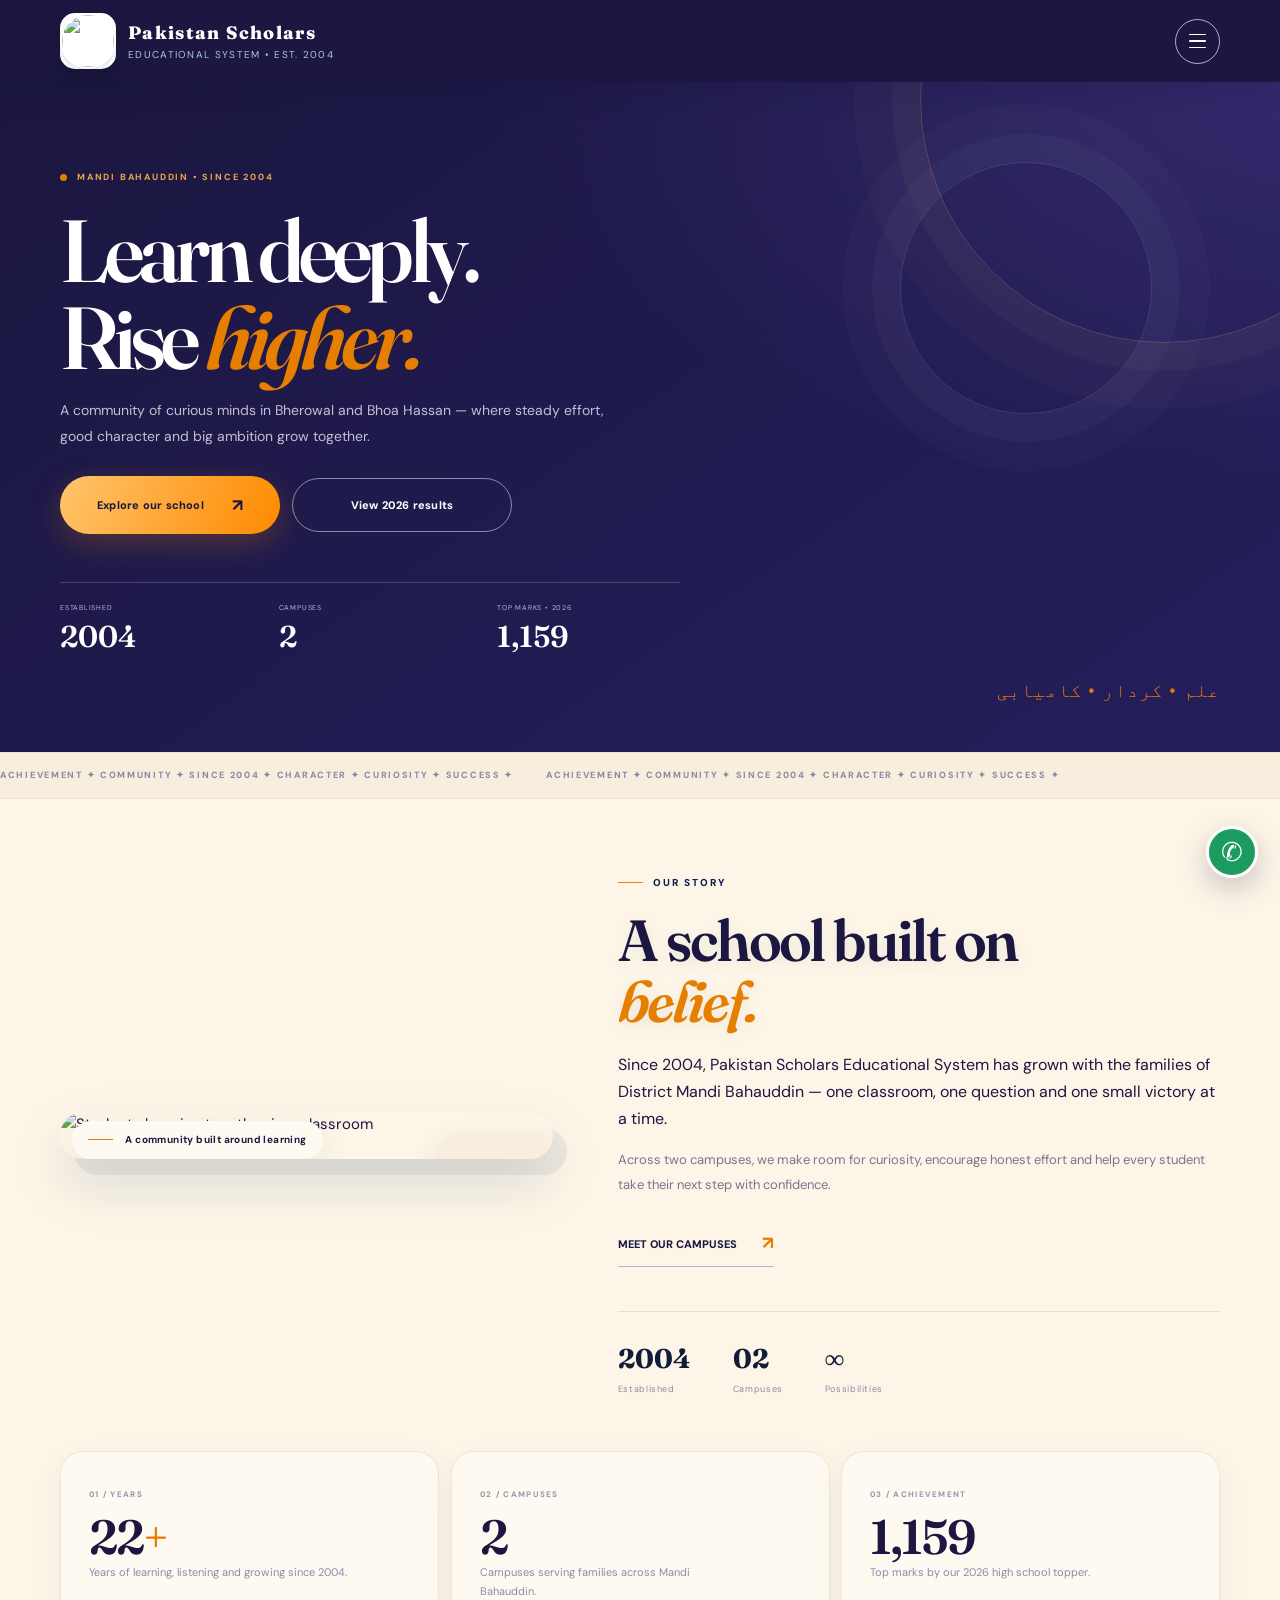
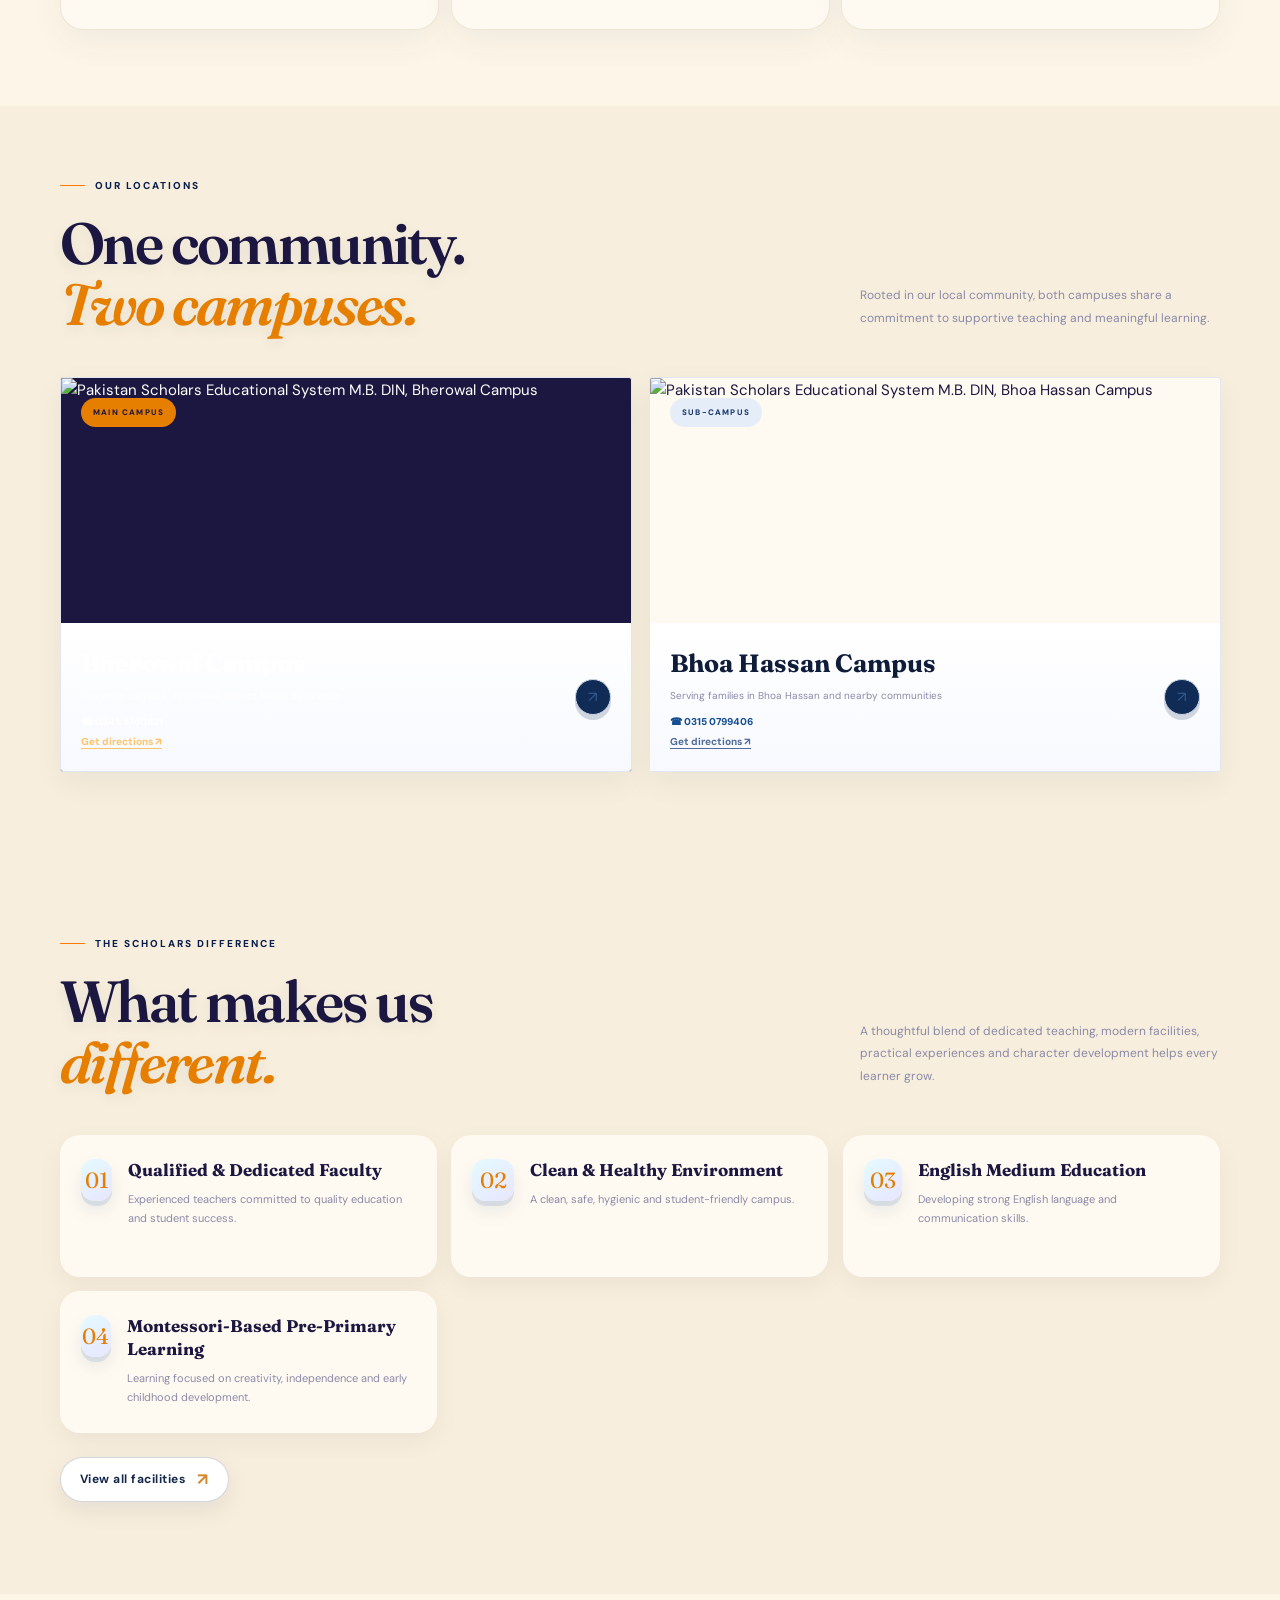
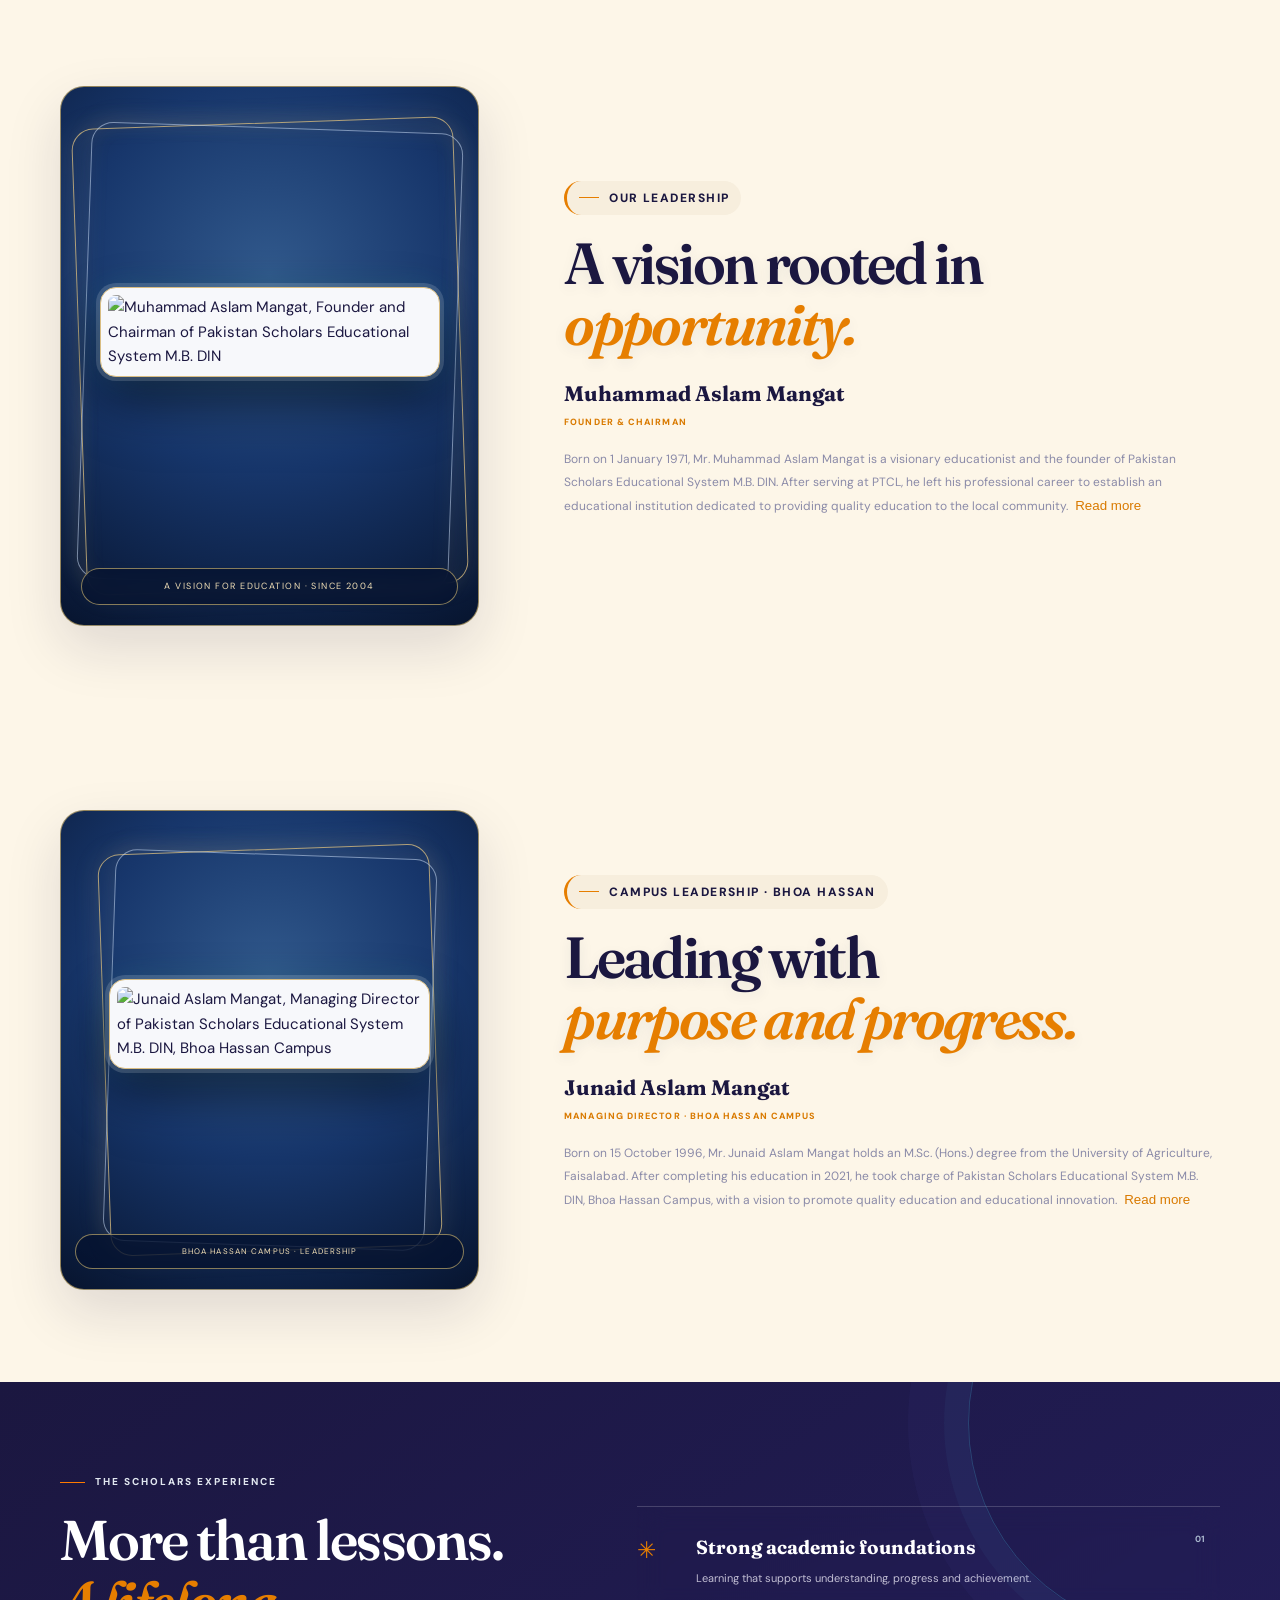
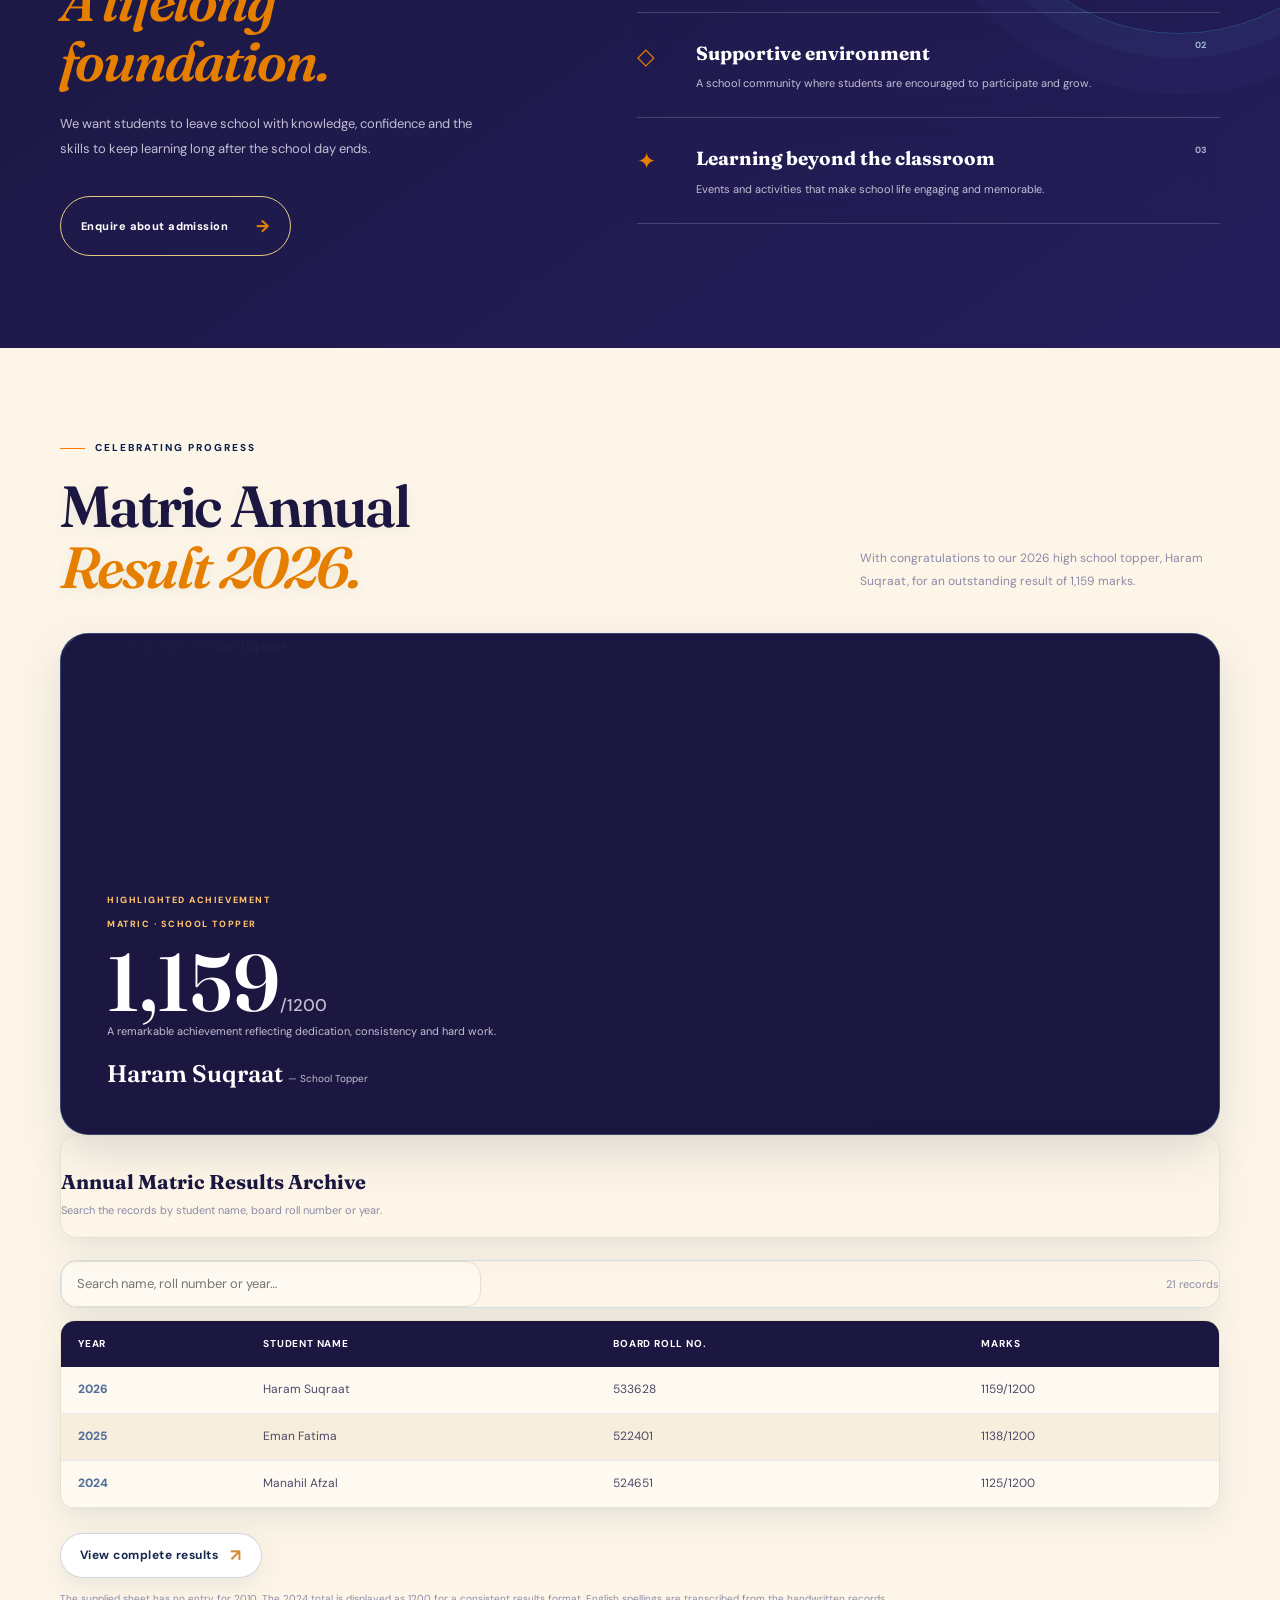
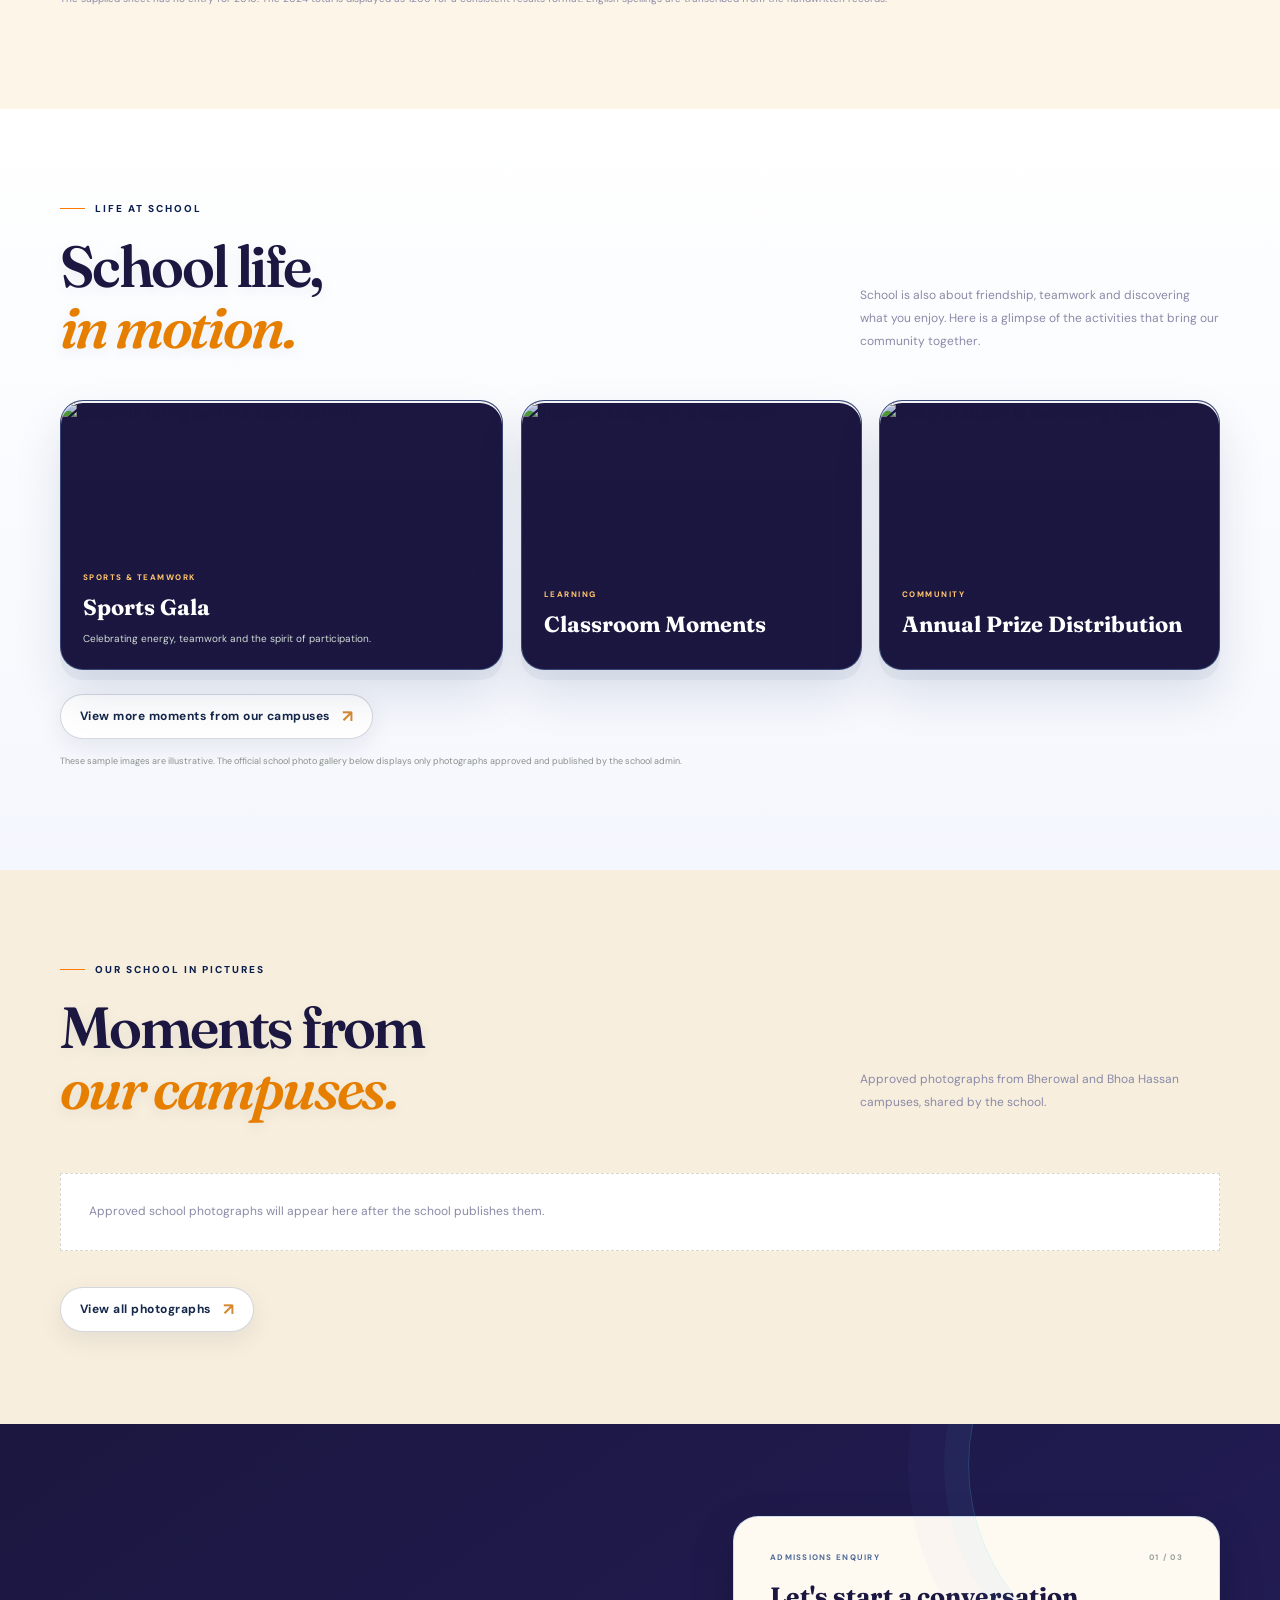
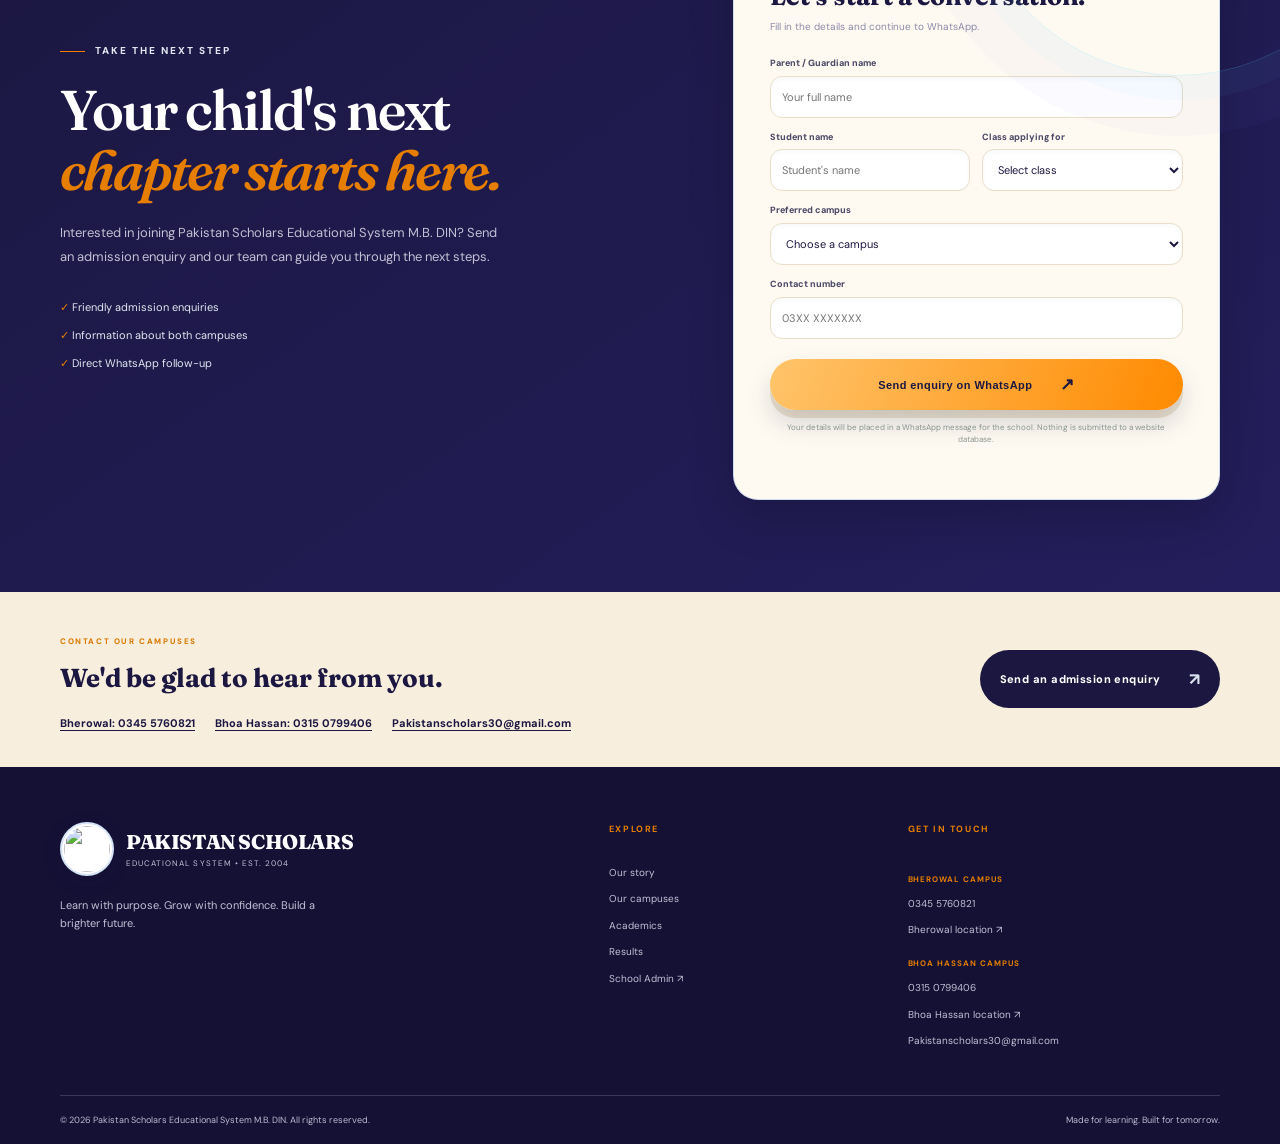
==== index.html @ 6eb0cb6c "Add hero carousel controls" ====
<!doctype html>
<html lang="en">
<head>
  <meta charset="UTF-8">
  <meta name="viewport" content="width=device-width, initial-scale=1.0">
  <meta name="theme-color" content="#1B1740">
  <meta name="description" content="Pakistan Scholars Educational System — established 2004. Discover our Bherowal and Bhoa Hassan campuses, student achievements, admissions and school life.">
  <title>Pakistan Scholars Educational System | EST. 2004</title>
  <link rel="preconnect" href="https://fonts.googleapis.com">
  <link rel="preconnect" href="https://fonts.gstatic.com" crossorigin>
  <link href="https://fonts.googleapis.com/css2?family=DM+Sans:wght@400;500;600;700;800&family=Fraunces:ital,opsz,wght@0,9..144,600;0,9..144,700;1,9..144,600;1,9..144,700&display=swap" rel="stylesheet">
    <link rel="preload" as="image" href="https://vuptztqeqblngbpflqzt.supabase.co/storage/v1/object/public/school-gallery-public/branding/school-logo-ea2a63b9-62f7-4544-84de-a5b44c14521a.jpg">
  <link rel="icon" type="image/jpeg" href="https://vuptztqeqblngbpflqzt.supabase.co/storage/v1/object/public/school-gallery-public/branding/school-logo-ea2a63b9-62f7-4544-84de-a5b44c14521a.jpg">
  <link rel="stylesheet" href="styles.css">
</head>
<body>
  <div class="loading-screen" id="loadingScreen" aria-label="Loading Pakistan Scholars">
    <div class="loading-screen-inner">
      <span class="brand-mark loader-logo" aria-hidden="true"><img src="https://vuptztqeqblngbpflqzt.supabase.co/storage/v1/object/public/school-gallery-public/branding/school-logo-ea2a63b9-62f7-4544-84de-a5b44c14521a.jpg" alt="" width="176" height="176" fetchpriority="high" decoding="async"></span>
      <p>Pakistan Scholars</p>
      <span class="loading-line"><i></i></span>
    </div>
  </div>
  <div class="announcement-bar" id="announcementBar" hidden aria-label="Latest school announcement">
    <div class="container announcement-inner">
      <span class="announcement-label"><i aria-hidden="true"></i> LATEST UPDATE</span>
      <span class="announcement-type" id="announcementType">NOTICE</span>
      <div class="announcement-copy">
        <strong id="announcementTitle"></strong>
        <span id="announcementMessage"></span>
      </div>
      <a class="announcement-link" id="announcementLink" hidden target="_blank" rel="noopener noreferrer">More information ↗</a>
      <time class="announcement-date" id="announcementDate"></time>
    </div>
  </div>
  <header class="site-header">
    <div class="container nav-wrap">
      <a class="brand" href="#home" aria-label="Pakistan Scholars Educational System home">
        <span class="brand-mark" aria-hidden="true"><img src="https://vuptztqeqblngbpflqzt.supabase.co/storage/v1/object/public/school-gallery-public/branding/school-logo-ea2a63b9-62f7-4544-84de-a5b44c14521a.jpg" alt="" width="96" height="96"></span>
        <span class="brand-copy"><strong>Pakistan Scholars</strong><small>EDUCATIONAL SYSTEM • EST. 2004</small></span>
      </a>
      <button class="menu-toggle" id="menuToggle" type="button" aria-label="Open navigation" aria-expanded="false"><span></span><span></span><span></span></button>
      <nav class="main-nav" id="mainNav" aria-label="School navigation">
        <div class="menu-heading">
          <div><span class="menu-kicker">PAKISTAN SCHOLARS</span><strong>Explore our school</strong></div>
          <button class="menu-close" id="menuClose" type="button" aria-label="Close menu">×</button>
        </div>
        <a href="#home"><span>01</span> Home</a>
        <a href="#about"><span>02</span> Our School</a>
        <a href="#campuses"><span>03</span> Our Campuses</a>
        <a href="#key-features"><span>04</span> Why Choose Us</a>
        <a href="#leadership"><span>05</span> Leadership</a>
        <a href="#academics"><span>06</span> Academics</a>
        <a href="#results"><span>07</span> Results & Topper</a>
        <a href="#life"><span>08</span> School Life</a>
        <a href="#school-gallery"><span>09</span> Photo Gallery</a>
        <a href="#admissions"><span>10</span> Admissions</a>
        <a href="#contact"><span>11</span> Contact</a>
        <a class="nav-cta" href="#admissions">Apply for Admission <span>↗</span></a>
        <div class="menu-contact"><a href="tel:+923001560822">0300 1560822</a><small>Bherowal • Bhoa Hassan • District Mandi Bahauddin</small></div>
      </nav>
    </div>
  </header>
  <button class="menu-backdrop" id="menuBackdrop" type="button" aria-label="Close navigation"></button>

  <main>
        <section class="hero premium-hero" id="home">
      <div class="container premium-hero-content">
        <div class="eyebrow hero-eyebrow"><span></span> MANDI BAHAUDDIN • SINCE 2004</div>
        <h1>Learn deeply.<br>Rise <em>higher.</em></h1>
        <p class="hero-lead">A community of curious minds in Bherowal and Bhoa Hassan — where steady effort, good character and big ambition grow together.</p>
        <div class="hero-actions">
          <a class="btn btn-gold" href="#about">Explore our school <span>↗</span></a>
          <a class="btn btn-hero-outline" href="#results">View 2026 results</a>
        </div>
        <div class="premium-stats">
          <div><small>ESTABLISHED</small><strong>2004</strong></div>
          <div><small>CAMPUSES</small><strong>2</strong></div>
          <div><small>TOP MARKS • 2026</small><strong>1,159</strong></div>
        </div>
        <div class="hero-urdu" lang="ur" dir="rtl">علم • کردار • کامیابی</div>
      </div>
    </section>
    <section class="hero-campus-showcase" aria-label="Featured school campus" hidden>
      <div class="container">
        <div class="showcase-frame">
          <img src="" alt="Pakistan Scholars campus photograph" data-media-slot="hero-campus" fetchpriority="high"><button class="hero-slide-hit hero-slide-prev" type="button" aria-label="Previous hero photo">‹</button><button class="hero-slide-hit hero-slide-next" type="button" aria-label="Next hero photo">›</button><div class="hero-slide-dots" id="heroSlideDots" aria-label="Choose hero photo"></div>
          <div class="showcase-badge showcase-badge-left"><small>ESTABLISHED</small><strong>2004</strong></div>
          <div class="showcase-badge showcase-badge-right"><small>HIGH SCHOOL TOPPER</small><strong>1,159 <span>MARKS</span></strong></div>
        </div>
        <div class="showcase-caption"><span>BHOA HASSAN CAMPUS</span><small>01 / 05</small></div>
      </div>
    </section>
    <div class="school-ticker" aria-label="Achievement, community and learning">
      <div class="ticker-track"><span>ACHIEVEMENT ✦ COMMUNITY ✦ SINCE 2004 ✦ CHARACTER ✦ CURIOSITY ✦ SUCCESS ✦ </span><span aria-hidden="true">ACHIEVEMENT ✦ COMMUNITY ✦ SINCE 2004 ✦ CHARACTER ✦ CURIOSITY ✦ SUCCESS ✦ </span></div>
    </div>


    <section class="intro-section section-pad" id="about">
      <div class="container intro-grid">
        <div class="intro-visual">
          <img class="intro-main-img" data-media-slot="intro-classroom" loading="lazy" decoding="async" src="https://images.unsplash.com/photo-1509062522246-3755977927d7?auto=format&fit=crop&w=1000&q=85" alt="Students learning together in a classroom">
          <div class="image-stamp"><strong>2004</strong><span>OUR JOURNEY<br>BEGAN</span></div>
          <div class="intro-caption"><span class="caption-line"></span> A community built around learning</div>
        </div>
        <div class="intro-copy">
          <div class="eyebrow"><span></span> OUR STORY</div>
          <h2>A school built on<br><em>belief.</em></h2>
          <p class="lead">Since 2004, Pakistan Scholars Educational System has grown with the families of District Mandi Bahauddin — one classroom, one question and one small victory at a time.</p>
          <p>Across two campuses, we make room for curiosity, encourage honest effort and help every student take their next step with confidence.</p>
          <a class="under-link" href="#campuses">MEET OUR CAMPUSES <span>↗</span></a>
          <div class="mini-stats"><div><strong>2004</strong><span>Established</span></div><div><strong>02</strong><span>Campuses</span></div><div><strong>∞</strong><span>Possibilities</span></div></div>
        </div>
      </div>
    </section>
    <section class="school-stats-section" aria-label="School at a glance">
      <div class="container school-stats-grid">
        <article class="school-stat-card"><span>01 / YEARS</span><strong>22<span>+</span></strong><p>Years of learning, listening and growing since 2004.</p></article>
        <article class="school-stat-card"><span>02 / CAMPUSES</span><strong>2</strong><p>Campuses serving families across Mandi Bahauddin.</p></article>
        <article class="school-stat-card"><span>03 / ACHIEVEMENT</span><strong>1,159</strong><p>Top marks by our 2026 high school topper.</p></article>
      </div>
    </section><section class="campus-section section-pad" id="campuses">
      <div class="container">
        <div class="section-heading"><div><div class="eyebrow"><span></span> OUR LOCATIONS</div><h2>One community.<br><em>Two campuses.</em></h2></div><p>Rooted in our local community, both campuses share a commitment to supportive teaching and meaningful learning.</p></div>
        <div class="campus-grid">
          <article class="campus-card"><div class="campus-image"><img loading="lazy" decoding="async" src="https://i.postimg.cc/6QF3TLFt/motion-photo-1375676851974595516.jpg" alt="Pakistan Scholars Educational System M.B. DIN, Bherowal Campus" data-media-slot="campus-bherowal"><span class="campus-tag">MAIN CAMPUS</span></div><div class="campus-info"><div><h3>Bherowal Campus</h3><p>Our main campus · Bherowal, District Mandi Bahauddin</p><p class="campus-contact"><a href="tel:+923455760821">☎ 0345 5760821</a></p><p class="campus-links"><a href="https://maps.app.goo.gl/iuqUqgcFSwkR2Mmi6?g_st=iw" target="_blank" rel="noopener">Get directions ↗</a></p></div><a class="round-arrow" href="https://maps.app.goo.gl/iuqUqgcFSwkR2Mmi6?g_st=iw" target="_blank" rel="noopener" aria-label="Bherowal campus location">↗</a></div></article>
          <article class="campus-card"><div class="campus-image"><img loading="lazy" decoding="async" src="https://i.postimg.cc/T2F9GZtL/IMG-20261113-WA0046.jpg" alt="Pakistan Scholars Educational System M.B. DIN, Bhoa Hassan Campus" data-media-slot="campus-bhoa-hassan"><span class="campus-tag">SUB-CAMPUS</span></div><div class="campus-info"><div><h3>Bhoa Hassan Campus</h3><p>Serving families in Bhoa Hassan and nearby communities</p><p class="campus-contact"><a href="tel:+923150799406">☎ 0315 0799406</a></p><p class="campus-links"><a href="https://maps.app.goo.gl/qRBE5ttpvtcLi46M8?g_st=iw" target="_blank" rel="noopener">Get directions ↗</a></p></div><a class="round-arrow" href="https://maps.app.goo.gl/qRBE5ttpvtcLi46M8?g_st=iw" target="_blank" rel="noopener" aria-label="Bhoa Hassan campus location">↗</a></div></article>
        </div>
      </div>
    </section>

    <section class="key-features-section section-pad" id="key-features">
      <div class="container">
        <div class="section-heading"><div><div class="eyebrow"><span></span> THE SCHOLARS DIFFERENCE</div><h2>What makes us<br><em>different.</em></h2></div><p>A thoughtful blend of dedicated teaching, modern facilities, practical experiences and character development helps every learner grow.</p></div>
        <div class="key-features-grid" id="key-features-grid">
          <article class="key-feature-card"><span>01</span><div><h3>Qualified & Dedicated Faculty</h3><p>Experienced teachers committed to quality education and student success.</p></div></article>
          <article class="key-feature-card"><span>02</span><div><h3>Clean & Healthy Environment</h3><p>A clean, safe, hygienic and student-friendly campus.</p></div></article>
          <article class="key-feature-card"><span>03</span><div><h3>English Medium Education</h3><p>Developing strong English language and communication skills.</p></div></article>
          <article class="key-feature-card"><span>04</span><div><h3>Montessori-Based Pre-Primary Learning</h3><p>Learning focused on creativity, independence and early childhood development.</p></div></article>
          <article class="key-feature-card"><span>05</span><div><h3>Bagless & Bookless Learning</h3><p>Innovative learning through interactive and engaging classroom activities.</p></div></article>
          <article class="key-feature-card"><span>06</span><div><h3>Activity-Based Learning</h3><p>Activities that develop creativity, curiosity and confidence.</p></div></article>
          <article class="key-feature-card"><span>07</span><div><h3>Practical Learning Approach</h3><p>Hands-on learning that connects classroom knowledge with real-life experiences.</p></div></article>
          <article class="key-feature-card"><span>08</span><div><h3>Fully Equipped Science Lab</h3><p>Practical experiments and opportunities for scientific exploration.</p></div></article>
          <article class="key-feature-card"><span>09</span><div><h3>Special Handwriting Skills</h3><p>Focused practice for neat, clear and confident handwriting.</p></div></article>
          <article class="key-feature-card"><span>10</span><div><h3>Multimedia & Smart Classrooms</h3><p>Technology-supported, interactive teaching and learning.</p></div></article>
          <article class="key-feature-card"><span>11</span><div><h3>Comprehensive Sports Programme</h3><p>Promoting fitness, teamwork, discipline and sportsmanship.</p></div></article>
          <article class="key-feature-card"><span>12</span><div><h3>Character Building & Moral Education</h3><p>Developing positive values, good manners and responsible behaviour.</p></div></article>
          <article class="key-feature-card"><span>13</span><div><h3>Co-Curricular Activities</h3><p>Encouraging creativity, leadership and all-round development.</p></div></article>
        </div>
        <button class="content-more-btn" type="button" data-more-target="key-features-grid">View all facilities <span>↗</span></button>
      </div>
    </section>

    <section class="founder-section section-pad" id="leadership">
      <div class="container founder-grid">
        <div class="founder-visual">
          <img class="founder-photo" data-media-slot="founder" src="https://i.postimg.cc/MTC7YwQF/IMG-20261113-WA0043.jpg" alt="Muhammad Aslam Mangat, Founder and Chairman of Pakistan Scholars Educational System M.B. DIN" loading="lazy" decoding="async">
          <span class="founder-caption">A VISION FOR EDUCATION · SINCE 2004</span>
        </div>
        <div class="founder-copy">
          <div class="eyebrow"><span></span> OUR LEADERSHIP</div>
          <h2>A vision rooted in<br><em>opportunity.</em></h2>
          <p class="founder-role">Muhammad Aslam Mangat <span>Founder & Chairman</span></p>
          <p>Born on 1 January 1971, Mr. Muhammad Aslam Mangat is a visionary educationist and the founder of Pakistan Scholars Educational System M.B. DIN. After serving at PTCL, he left his professional career to establish an educational institution dedicated to providing quality education to the local community. <button class="profile-more-link" type="button" aria-expanded="false" aria-controls="founderExtra">Read more</button></p>
          <div class="profile-extra" id="founderExtra" hidden>
            <p>He has worked to promote educational opportunities for both boys and girls and support students in pursuing higher education. To date, more than 1,500 students have graduated at the Matriculation level, with many building successful careers in the public and private sectors.</p>
            <p>Under his leadership, the school introduced innovative approaches including Bagless & Bookless Learning, Activity-Based Learning and Practical Education, alongside modern educational facilities.</p>
            <p>In 2018, the institution expanded with its second campus. In 2021, his son, Junaid Aslam Mangat, took charge to continue the founder's vision of educational excellence and innovation.</p>
            <div class="founder-vision"><span>HIS VISION</span><blockquote>“To empower future generations through quality education, character building, and innovative learning.”</blockquote></div>
          </div>
        </div>
      </div>
    </section>

    <section class="managing-director-section section-pad" id="managing-director">
      <div class="container managing-director-grid">
        <div class="managing-director-portrait" aria-label="Junaid Aslam Mangat portrait">
          <img class="managing-director-photo" data-media-slot="managing-director" src="https://i.postimg.cc/B60Yq2hB/IMG-20261113-WA0045.jpg" alt="Junaid Aslam Mangat, Managing Director of Pakistan Scholars Educational System M.B. DIN, Bhoa Hassan Campus" loading="lazy" decoding="async">
          <span class="managing-director-caption">BHOA HASSAN CAMPUS · LEADERSHIP</span>
        </div>
        <div class="managing-director-copy">
          <div class="eyebrow"><span></span> CAMPUS LEADERSHIP · BHOA HASSAN</div>
          <h2>Leading with<br><em>purpose and progress.</em></h2>
          <p class="founder-role">Junaid Aslam Mangat <span>Managing Director · Bhoa Hassan Campus</span></p>
          <p>Born on 15 October 1996, Mr. Junaid Aslam Mangat holds an M.Sc. (Hons.) degree from the University of Agriculture, Faisalabad. After completing his education in 2021, he took charge of Pakistan Scholars Educational System M.B. DIN, Bhoa Hassan Campus, with a vision to promote quality education and educational innovation. <button class="profile-more-link" type="button" aria-expanded="false" aria-controls="managingDirectorExtra">Read more</button></p>
          <div class="profile-extra" id="managingDirectorExtra" hidden>
            <p>Since joining, he has been actively working to improve academic standards, strengthen management, and introduce modern teaching practices. Under his leadership, the campus continues to progress and develop.</p>
            <p>His vision is to provide students with a unique and inspiring learning environment that goes beyond traditional education, focusing on academic excellence, creativity, confidence, and character building.</p>
            <p>He is committed to bringing meaningful change to the education sector by nurturing responsible, skilled, and morally strong individuals who can contribute positively to society and the future of Pakistan.</p>
            <div class="founder-vision"><span>HIS VISION</span><blockquote>“To create an educational environment that transforms thinking, builds character, and sets new standards for future generations.”</blockquote></div>
          </div>
        </div>
      </div>
    </section>

    <section class="academics-section section-pad" id="academics">
      <div class="container academics-grid">
        <div class="academics-copy"><div class="eyebrow light"><span></span> THE SCHOLARS EXPERIENCE</div><h2>More than lessons.<br><em>A lifelong foundation.</em></h2><p>We want students to leave school with knowledge, confidence and the skills to keep learning long after the school day ends.</p><a class="btn btn-outline-light" href="#admissions">Enquire about admission <span>→</span></a></div>
        <div class="feature-list">
          <div class="feature-item"><span>✳</span><div><h3>Strong academic foundations</h3><p>Learning that supports understanding, progress and achievement.</p></div><b>01</b></div>
          <div class="feature-item"><span>◇</span><div><h3>Supportive environment</h3><p>A school community where students are encouraged to participate and grow.</p></div><b>02</b></div>
          <div class="feature-item"><span>✦</span><div><h3>Learning beyond the classroom</h3><p>Events and activities that make school life engaging and memorable.</p></div><b>03</b></div>
        </div>
      </div>
    </section>

    <section class="results-section section-pad" id="results">
      <div class="container">
        <div class="section-heading results-heading"><div><div class="eyebrow"><span></span> CELEBRATING PROGRESS</div><h2>Matric Annual<br><em>Result 2026.</em></h2></div><p>With congratulations to our 2026 high school topper, Haram Suqraat, for an outstanding result of 1,159 marks.</p></div>
        <div class="result-feature">
          <div class="result-left"><img class="result-topper-photo" data-media-slot="topper" loading="lazy" decoding="async" src="https://i.postimg.cc/FzJV3Rnt/IMG-20261115-WA0014.jpg" alt="Haram Suqraat, school topper" loading="eager" fetchpriority="high" decoding="async"><span class="result-label">HIGHLIGHTED ACHIEVEMENT</span><span class="result-year">MATRIC · SCHOOL TOPPER</span><div class="result-score">1,159<span>/1200</span></div><p>A remarkable achievement reflecting dedication, consistency and hard work.</p><div class="result-student">Haram Suqraat <span>— School Topper</span></div></div>
        </div>
        <div class="archive-row"><div><h3>Annual Matric Results Archive</h3><p>Search the records by student name, board roll number or year.</p></div></div>
        <div class="results-tools"><label class="sr-only" for="resultSearch">Search results</label><input id="resultSearch" type="search" placeholder="Search name, roll number or year…" autocomplete="off"><span id="resultCount" aria-live="polite">21 records</span></div>
        <div class="results-table-wrap"><table class="results-table" id="resultsTable"><thead><tr><th>Year</th><th>Student name</th><th>Board roll no.</th><th>Marks</th></tr></thead><tbody>
          <tr><td>2006</td><td>Saeed Ahmed</td><td>75513</td><td>887/1050</td></tr>
          <tr><td>2007</td><td>Nabeela Jameel</td><td>83125</td><td>517/850</td></tr>
          <tr><td>2008</td><td>Waqar Adil</td><td>298474</td><td>598/850</td></tr>
          <tr><td>2009</td><td>Uzma Munir</td><td>317326</td><td>933/1050</td></tr>
          <tr><td>2011</td><td>Asia Nazay</td><td>736531</td><td>939/1050</td></tr>
          <tr><td>2012</td><td>Rubina Riaz</td><td>501675</td><td>837/1050</td></tr>
          <tr><td>2013</td><td>Atifa Munir</td><td>535706</td><td>889/1050</td></tr>
          <tr><td>2014</td><td>Mehvish Jabeen</td><td>523984</td><td>1007/1100</td></tr>
          <tr><td>2015</td><td>Rimsha Areej</td><td>550105</td><td>880/1100</td></tr>
          <tr><td>2016</td><td>Rukhsana Riaz</td><td>460863</td><td>1049/1100</td></tr>
          <tr><td>2017</td><td>Tuba Anam</td><td>467354</td><td>966/1100</td></tr>
          <tr><td>2017</td><td>Ajmal Shahzad</td><td>467166</td><td>966/1100</td></tr>
          <tr><td>2018</td><td>Saba Bashir</td><td>468268</td><td>1058/1100</td></tr>
          <tr><td>2019</td><td>Sana Anwar</td><td>519757</td><td>1030/1100</td></tr>
          <tr><td>2020</td><td>Farwa Azam</td><td>522522</td><td>1008/1100</td></tr>
          <tr><td>2021</td><td>Iqra Rani</td><td>547209</td><td>1098/1100</td></tr>
          <tr><td>2022</td><td>Dida Rani</td><td>521606</td><td>1069/1100</td></tr>
          <tr><td>2023</td><td>Muhammad Usman Ijaz</td><td>436379</td><td>1048/1100</td></tr>
          <tr><td>2024</td><td>Manahil Afzal</td><td>524651</td><td>1125/1200</td></tr>
          <tr><td>2025</td><td>Eman Fatima</td><td>522401</td><td>1138/1200</td></tr>
          <tr><td>2026</td><td>Haram Suqraat</td><td>533628</td><td>1159/1200</td></tr>
        </tbody></table></div>
        <button class="content-more-btn" type="button" data-more-target="resultsTable" aria-expanded="false">View complete results <span>↗</span></button>
        <p class="results-note">The supplied sheet has no entry for 2010. The 2024 total is displayed as 1200 for a consistent results format. English spellings are transcribed from the handwritten records.</p>
      </div>
    </section>

    <section class="life-section section-pad" id="life">
      <div class="container">
        <div class="section-heading"><div><div class="eyebrow"><span></span> LIFE AT SCHOOL</div><h2>School life,<br><em>in motion.</em></h2></div><p>School is also about friendship, teamwork and discovering what you enjoy. Here is a glimpse of the activities that bring our community together.</p></div>
        <div class="life-grid">
          <article class="life-card life-large"><img loading="lazy" decoding="async" src="https://i.postimg.cc/J0QmMbjY/file-0000000065a48208a136796dc60e6f88.png" alt="Students taking part in a sports activity" data-media-slot="sports-gala"><div class="life-overlay"><span>SPORTS & TEAMWORK</span><h3>Sports Gala</h3><p>Celebrating energy, teamwork and the spirit of participation.</p></div></article>
          <article class="life-card"><img loading="lazy" decoding="async" src="https://images.unsplash.com/photo-1503676260728-1c00da094a0b?auto=format&fit=crop&w=900&q=85" alt="Students studying in a classroom" data-media-slot="classroom-moments"><div class="life-overlay"><span>LEARNING</span><h3>Classroom Moments</h3></div></article>
          <article class="life-card"><img loading="lazy" decoding="async" src="https://images.unsplash.com/photo-1511632765486-a01980e01a18?auto=format&fit=crop&w=900&q=85" alt="Group of students celebrating together" data-media-slot="prize-distribution"><div class="life-overlay"><span>COMMUNITY</span><h3>Annual Prize Distribution</h3></div></article>
        </div>
        <a class="content-more-btn campus-moments-more" href="#school-gallery">View more moments from our campuses <span>↗</span></a>
        <p class="image-disclaimer">These sample images are illustrative. The official school photo gallery below displays only photographs approved and published by the school admin.</p>
      </div>
    </section>


    <section class="published-gallery-section section-pad" id="school-gallery">
      <div class="container">
        <div class="section-heading"><div><div class="eyebrow"><span></span> OUR SCHOOL IN PICTURES</div><h2>Moments from<br><em>our campuses.</em></h2></div><p>Approved photographs from Bherowal and Bhoa Hassan campuses, shared by the school.</p></div>
        <div class="published-gallery-grid" id="publishedGalleryGrid" aria-live="polite"><p class="published-gallery-empty">Approved school photographs will appear here after the school publishes them.</p></div>
        <button class="content-more-btn" type="button" data-more-target="publishedGalleryGrid">View all photographs <span>↗</span></button>
      </div>
    </section>
    <section class="admissions-section section-pad" id="admissions">
      <div class="container admissions-grid">
        <div><div class="eyebrow light"><span></span> TAKE THE NEXT STEP</div><h2>Your child's next<br><em>chapter starts here.</em></h2><p>Interested in joining Pakistan Scholars Educational System M.B. DIN? Send an admission enquiry and our team can guide you through the next steps.</p><div class="admission-points"><span>✓ Friendly admission enquiries</span><span>✓ Information about both campuses</span><span>✓ Direct WhatsApp follow-up</span></div></div>
        <form class="admission-form" id="admissionForm">
          <div class="form-top"><span>ADMISSIONS ENQUIRY</span><span>01 / 03</span></div><h3>Let's start a conversation.</h3><p>Fill in the details and continue to WhatsApp.</p>
          <label for="parentName">Parent / Guardian name</label><input id="parentName" name="parentName" type="text" placeholder="Your full name" required>
          <div class="form-row"><div><label for="studentName">Student name</label><input id="studentName" name="studentName" type="text" placeholder="Student's name" required></div><div><label for="className">Class applying for</label><select id="className" name="className" required><option value="">Select class</option><option>Playgroup</option><option>Nursery</option><option>Prep</option><option>Class 1</option><option>Class 2</option><option>Class 3</option><option>Class 4</option><option>Class 5</option><option>Class 6</option><option>Class 7</option><option>Class 8</option><option>Class 9</option><option>Class 10</option></select></div></div>
          <label for="campus">Preferred campus</label><select id="campus" name="campus" required><option value="">Choose a campus</option><option value="bherowal">Bherowal Campus</option><option value="bhoa-hassan">Bhoa Hassan Campus</option></select>
          <label for="phone">Contact number</label><input id="phone" name="phone" type="tel" placeholder="03XX XXXXXXX" required pattern="[0-9+()\-\s]{7,18}">
          <button class="btn btn-gold form-submit" type="submit">Send enquiry on WhatsApp <span>↗</span></button>
          <small class="form-privacy">Your details will be placed in a WhatsApp message for the school. Nothing is submitted to a website database.</small>
          <p class="form-status" id="formStatus" role="status" aria-live="polite"></p>
        </form>
      </div>
    </section>

    <section class="contact-strip" id="contact"><div class="container contact-inner"><div><span class="contact-kicker">CONTACT OUR CAMPUSES</span><h2>We'd be glad to hear from you.</h2><div class="contact-campus-links"><a href="tel:+923455760821">Bherowal: 0345 5760821</a><a href="tel:+923150799406">Bhoa Hassan: 0315 0799406</a><a href="mailto:Pakistanscholars30@gmail.com">Pakistanscholars30@gmail.com</a></div></div><a class="btn btn-dark" href="#admissions">Send an admission enquiry <span>↗</span></a></div></section>
  </main>

  <footer class="footer"><div class="container footer-main"><div class="footer-brand"><a class="brand brand-light" href="#home"><span class="brand-mark" aria-hidden="true"><img src="https://vuptztqeqblngbpflqzt.supabase.co/storage/v1/object/public/school-gallery-public/branding/school-logo-ea2a63b9-62f7-4544-84de-a5b44c14521a.jpg" alt="" width="96" height="96"></span><span class="brand-copy"><strong>PAKISTAN SCHOLARS</strong><small>EDUCATIONAL SYSTEM • EST. 2004</small></span></a><p>Learn with purpose. Grow with confidence. Build a brighter future.</p></div><div><h4>EXPLORE</h4><a href="#about">Our story</a><a href="#campuses">Our campuses</a><a href="#academics">Academics</a><a href="#results">Results</a><a href="admin.html">School Admin ↗</a></div><div><h4>GET IN TOUCH</h4><strong class="footer-campus-label">BHEROWAL CAMPUS</strong><a href="tel:+923455760821">0345 5760821</a><a href="https://maps.app.goo.gl/iuqUqgcFSwkR2Mmi6?g_st=iw" target="_blank" rel="noopener">Bherowal location ↗</a><strong class="footer-campus-label">BHOA HASSAN CAMPUS</strong><a href="tel:+923150799406">0315 0799406</a><a href="https://maps.app.goo.gl/qRBE5ttpvtcLi46M8?g_st=iw" target="_blank" rel="noopener">Bhoa Hassan location ↗</a><a href="mailto:Pakistanscholars30@gmail.com">Pakistanscholars30@gmail.com</a></div></div><div class="container footer-bottom"><span>© <span id="year"></span> Pakistan Scholars Educational System M.B. DIN. All rights reserved.</span><span>Made for learning. Built for tomorrow.</span></div></footer>
  <a class="whatsapp-float" href="#admissions" aria-label="Send an admission enquiry and choose a campus">✆</a>
  <script src="script.js"></script>
</body>
</html>
---- styles.css ----
:root{--green:#101D3A;--green2:#1D3158;--gold:#BFC8D8;--cream:#F2F4F8;--ink:#253247;--muted:#697587;--line:#DCE1E9;--white:#fff;--serif:"Playfair Display",Georgia,serif;--sans:"DM Sans",Arial,sans-serif}*{box-sizing:border-box}html{scroll-behavior:smooth;scroll-padding-top:88px}body{margin:0;font-family:var(--sans);color:var(--ink);background:#fff;font-size:15px;line-height:1.65}a{color:inherit;text-decoration:none}img{display:block;width:100%;object-fit:cover}.container{width:min(1160px,calc(100% - 48px));margin:auto}.topbar{background:#0B1428;color:#d7e2db;font-size:11px;letter-spacing:.04em}.topbar-inner{height:37px;display:flex;align-items:center;justify-content:space-between}.topbar a{color:#fff}.top-sep{margin:0 12px;color:#72867d}.site-header{height:82px;background:#fff;position:sticky;top:0;z-index:20;border-bottom:1px solid rgba(15,50,39,.08)}.nav-wrap{height:100%;display:flex;align-items:center;justify-content:space-between}.brand{display:flex;align-items:center;gap:11px}.brand-mark{width:43px;height:43px;border:1px solid var(--gold);background:var(--green);color:var(--gold);display:grid;place-items:center;font-family:var(--serif);font-weight:800;font-size:18px;letter-spacing:-2px}.brand-copy{display:flex;flex-direction:column;line-height:1.3}.brand-copy strong{font-size:12px;letter-spacing:.11em;color:var(--green);font-weight:800}.brand-copy small{font-size:9px;letter-spacing:.17em;color:#8a918b;margin-top:4px}.main-nav{display:flex;align-items:center;gap:27px;font-size:12px;font-weight:700;color:#526078}.main-nav>a:not(.nav-cta):hover,.main-nav>a.active{color:#6D7F9E}.nav-cta{background:var(--green);color:#fff;padding:13px 18px}.nav-cta span{color:var(--gold);margin-left:9px}.menu-toggle{display:none;background:none;border:0;font-size:25px;color:var(--green)}.hero{height:650px;min-height:570px;position:relative;background:#17294A url("https://images.unsplash.com/photo-1503676260728-1c00da094a0b?auto=format&fit=crop&w=2200&q=90") center 44%/cover no-repeat;color:#fff;display:flex;align-items:center}.hero-shade{position:absolute;inset:0;background:linear-gradient(90deg,rgba(4,28,22,.94) 0%,rgba(5,34,27,.79) 43%,rgba(5,34,27,.14) 100%),linear-gradient(0deg,rgba(5,27,22,.38),transparent 40%)}.hero-content{position:relative;padding-bottom:25px}.eyebrow{display:flex;align-items:center;gap:10px;font-size:10px;letter-spacing:.2em;font-weight:800;color:#7B8CA8}.eyebrow>span{width:25px;height:1px;background:var(--gold)}.eyebrow.light{color:#e4d3a8}.hero h1,.section-heading h2,.intro-copy h2,.academics-copy h2,.admissions-grid h2{font-family:var(--serif);font-size:clamp(42px,5.7vw,70px);line-height:1.08;letter-spacing:-.035em;font-weight:600;margin:22px 0}.hero h1 em,.section-heading h2 em,.intro-copy h2 em,.academics-copy h2 em,.admissions-grid h2 em{font-weight:600;color:var(--gold)}.hero-lead{max-width:490px;color:#e0e8e2;font-size:16px;line-height:1.8}.hero-actions{display:flex;align-items:center;gap:30px;margin-top:30px}.btn{display:inline-flex;align-items:center;justify-content:center;gap:28px;padding:15px 20px;font-size:11px;font-weight:800;letter-spacing:.04em;border:0;cursor:pointer;transition:transform .2s,background .2s}.btn:hover{transform:translateY(-2px)}.btn-gold{background:var(--gold);color:#18271f}.btn-gold:hover{background:#DCE3EF}.btn span{font-size:17px}.text-link{font-size:11px;font-weight:700}.light-link{color:#fff}.light-link span{color:var(--gold);margin-left:8px}.hero-note{display:flex;align-items:center;gap:13px;margin-top:67px}.note-icon{width:35px;height:35px;border:1px solid rgba(191,200,216,.7);color:var(--gold);display:grid;place-items:center}.hero-note span:last-child{display:flex;flex-direction:column}.hero-note strong{font-size:11px}.hero-note small{font-size:10px;color:#c4d0c9}.hero-bottom{position:absolute;bottom:0;left:0;right:0;border-top:1px solid rgba(255,255,255,.2);padding:14px max(24px,calc((100% - 1160px)/2));display:flex;justify-content:space-between;color:#d4ded7;font-size:9px;letter-spacing:.15em}.section-pad{padding:105px 0}.intro-grid{display:grid;grid-template-columns:1fr 1fr;gap:100px;align-items:center}.intro-visual{position:relative;padding:0 28px 35px 0}.intro-main-img{height:470px;object-fit:cover}.image-stamp{position:absolute;right:0;top:35px;background:var(--gold);width:115px;height:115px;display:flex;flex-direction:column;align-items:center;justify-content:center;color:var(--green)}.image-stamp strong{font-family:var(--serif);font-size:34px;line-height:1}.image-stamp span{text-align:center;font-size:8px;letter-spacing:.15em;line-height:1.5;margin-top:7px;font-weight:800}.intro-caption{position:absolute;bottom:0;left:30px;background:#fff;padding:14px 20px;font-size:10px;font-weight:700;letter-spacing:.04em;box-shadow:0 8px 30px #1b302013}.caption-line{display:inline-block;width:25px;height:1px;background:var(--gold);vertical-align:middle;margin-right:10px}.intro-copy h2,.section-heading h2{font-size:clamp(38px,4.2vw,53px);color:var(--green);margin:19px 0}.intro-copy h2 em,.section-heading h2 em{color:#8191AA}.intro-copy p{color:var(--muted);font-size:13px;line-height:1.9}.intro-copy p.lead{font-size:17px;color:#44536A;line-height:1.7}.under-link{display:inline-flex;gap:25px;align-items:center;border-bottom:1px solid #AEB9CA;padding-bottom:8px;margin-top:18px;font-size:11px;font-weight:800;color:var(--green)}.under-link span{color:#a47c36;font-size:18px}.mini-stats{display:flex;gap:42px;margin-top:44px;padding-top:25px;border-top:1px solid var(--line)}.mini-stats div{display:flex;flex-direction:column}.mini-stats strong{font-family:var(--serif);font-size:27px;color:var(--green)}.mini-stats span{font-size:9px;color:var(--muted);letter-spacing:.07em}.values-band{background:var(--cream);padding:38px 0}.values-grid{display:grid;grid-template-columns:repeat(3,1fr);gap:45px}.values-grid>div{display:flex;gap:19px;align-items:flex-start}.value-no{font-family:var(--serif);font-size:25px;color:#8C9CB5}.values-grid h3{font-family:var(--serif);font-size:18px;color:var(--green);margin:0 0 5px}.values-grid p{font-size:11px;color:var(--muted);margin:0;max-width:230px}.section-heading{display:flex;align-items:flex-end;justify-content:space-between;gap:50px;margin-bottom:42px}.section-heading h2{margin-bottom:0}.section-heading>p{max-width:360px;color:var(--muted);font-size:12px;line-height:1.9;margin:0 0 5px}.campus-section{background:#fff}.campus-grid{display:grid;grid-template-columns:1fr 1fr;gap:25px}.campus-card{border:1px solid var(--line);background:#fff;transition:transform .25s,box-shadow .25s}.campus-card:hover{transform:translateY(-5px);box-shadow:0 18px 35px #25324712}.campus-image{height:270px;position:relative;overflow:hidden}.campus-image img{height:100%;transition:transform .5s}.campus-card:hover img{transform:scale(1.04)}.campus-tag{position:absolute;left:20px;top:20px;background:var(--gold);padding:8px 12px;font-size:8px;font-weight:800;letter-spacing:.15em;color:var(--green)}.campus-info{padding:22px 24px;display:flex;justify-content:space-between;align-items:center}.campus-info h3{font-family:var(--serif);font-size:22px;color:var(--green);margin:0 0 4px}.campus-info p{font-size:10px;color:var(--muted);margin:0}.round-arrow{border:1px solid #CBD3E0;width:36px;height:36px;display:grid;place-items:center;color:#7B8CA8}.academics-section{background:var(--green);color:#fff}.academics-grid{display:grid;grid-template-columns:.9fr 1.1fr;gap:100px;align-items:center}.academics-copy h2,.admissions-grid h2{font-size:clamp(39px,4.6vw,56px);margin:20px 0}.academics-copy p,.admissions-grid>div>p{color:#c0d0c7;font-size:13px;line-height:1.9;max-width:440px}.btn-outline-light{border:1px solid #8da69a;color:#fff;margin-top:22px}.btn-outline-light span{color:var(--gold)}.feature-list{border-top:1px solid #527065}.feature-item{display:grid;grid-template-columns:42px 1fr 25px;gap:17px;align-items:start;padding:25px 0;border-bottom:1px solid #527065}.feature-item>span{color:var(--gold);font-size:23px}.feature-item h3{font-family:var(--serif);font-size:19px;margin:0 0 5px}.feature-item p{font-size:11px;color:#b8c9c0;margin:0}.feature-item>b{font-size:9px;color:#92a69c}.results-section{background:var(--cream)}.results-heading{margin-bottom:35px}.result-feature{background:var(--green);color:#fff;display:grid;grid-template-columns:1fr 270px;min-height:300px}.result-left{padding:43px 55px;position:relative;isolation:isolate;overflow:hidden;background:#101d3a}.result-topper-photo{position:absolute;inset:0;width:100%;height:100%;object-fit:cover;object-position:center 32%;opacity:.42;z-index:0}.result-left:after{content:'';position:absolute;inset:0;background:linear-gradient(90deg,rgba(16,29,58,.91) 0%,rgba(16,29,58,.72) 58%,rgba(16,29,58,.52) 100%);z-index:1;pointer-events:none}.result-left>*:not(.result-topper-photo){position:relative;z-index:2}.result-label,.result-year{display:block;font-size:9px;letter-spacing:.17em;font-weight:800;color:var(--gold)}.result-year{color:#b9c9c0;margin-top:9px}.result-score{font-family:var(--serif);font-size:76px;line-height:1.2;color:#fff;margin-top:10px}.result-score span{font-family:var(--sans);font-size:20px;color:#a9bcb2}.result-left>p{font-size:11px;color:#c0d0c7;margin:0}.result-student{margin-top:19px;font-weight:700;font-size:13px}.result-student span{font-weight:400;color:#b9c9c0;font-size:11px}.result-right{background:#1A2B4C;display:flex;flex-direction:column;align-items:center;justify-content:center;text-align:center;color:#e6d3a5;letter-spacing:.2em;font-size:12px;line-height:1.8}.laurel{font-size:53px;color:var(--gold);margin-bottom:12px}.result-right small{font-size:8px;letter-spacing:.17em;color:#a9bcb2;margin-top:22px}.archive-row{display:flex;justify-content:space-between;align-items:center;padding:29px 0 18px;border-bottom:1px solid #dfe0d7}.archive-row h3{font-family:var(--serif);color:var(--green);font-size:20px;margin:0}.archive-row p{font-size:11px;color:var(--muted);margin:3px 0 0}.archive-row .under-link{margin:0}.result-years{display:flex;gap:10px;margin-top:17px}.year-chip{border:1px solid #dedfd7;padding:9px 13px;font-size:10px;font-weight:800;color:var(--green)}.year-chip small{font-weight:400;color:var(--muted);margin-left:7px}.year-chip.current{background:#E3E8F0;border-color:#E3E8F0}.life-grid{display:grid;grid-template-columns:1.3fr 1fr 1fr;grid-template-rows:270px;gap:18px}.life-card{position:relative;overflow:hidden;background:#193c31}.life-card img{height:100%;transition:transform .5s;opacity:.85}.life-card:hover img{transform:scale(1.05)}.life-overlay{position:absolute;inset:0;background:linear-gradient(0deg,rgba(5,26,21,.88),transparent 65%);display:flex;flex-direction:column;justify-content:flex-end;padding:22px;color:#fff}.life-overlay span{font-size:8px;letter-spacing:.18em;color:var(--gold);font-weight:800}.life-overlay h3{font-family:var(--serif);font-size:22px;margin:5px 0}.life-overlay p{font-size:10px;color:#d1ddd6;margin:0}.image-disclaimer{font-size:9px;color:#8a918b;margin-top:15px}.admissions-section{background:#111F3D;color:#fff;position:relative;overflow:hidden}.admissions-section:before{content:"";position:absolute;right:-25px;top:-130px;font-family:var(--serif);font-size:420px;color:#ffffff08;pointer-events:none}.admissions-grid{position:relative;display:grid;grid-template-columns:1fr .85fr;gap:100px;align-items:center}.admissions-grid h2{margin-bottom:20px}.admission-points{display:flex;flex-direction:column;gap:10px;margin-top:28px;color:#d6e1db;font-size:11px}.admission-points span:first-letter{color:var(--gold)}.admission-form{background:#fff;color:var(--ink);padding:34px 36px;box-shadow:0 20px 60px #001a1433}.form-top{display:flex;justify-content:space-between;color:#7B8CA8;font-size:8px;font-weight:800;letter-spacing:.16em}.form-top span:last-child{color:#9ba39d}.admission-form h3{font-family:var(--serif);font-size:25px;color:var(--green);margin:12px 0 2px}.admission-form>p{font-size:10px;color:var(--muted);margin:0 0 20px}.admission-form label{display:block;font-size:9px;font-weight:800;color:#46544c;margin:12px 0 5px}.admission-form input,.admission-form select{width:100%;height:42px;border:1px solid #e1e5df;background:#FAFBFD;padding:0 11px;font-family:var(--sans);font-size:11px;color:var(--ink);outline:none;border-radius:0}.admission-form input:focus,.admission-form select:focus{border-color:#8FA0B9}.form-row{display:grid;grid-template-columns:1fr 1fr;gap:12px}.form-submit{width:100%;margin-top:20px}.form-privacy{display:block;text-align:center;font-size:8px;color:#929a94;margin-top:11px;line-height:1.5}.form-status{font-size:10px;color:#246b4d;min-height:0;margin:8px 0 0}.contact-strip{background:var(--gold);padding:35px 0}.contact-inner{display:flex;align-items:center;justify-content:space-between}.contact-kicker{font-size:8px;letter-spacing:.2em;font-weight:800;color:#5c4a29}.contact-inner h2{font-family:var(--serif);font-size:26px;color:var(--green);margin:5px 0 0}.btn-dark{background:var(--green);color:#fff}.btn-dark span{color:var(--gold)}.footer{background:#0B1428;color:#fff;padding:55px 0 0}.footer-main{display:grid;grid-template-columns:1.5fr .7fr 1fr;gap:80px;padding-bottom:45px}.brand-light .brand-mark{background:transparent}.brand-light .brand-copy strong{color:#fff}.brand-light .brand-copy small{color:#9aafa4}.footer-brand p{font-size:11px;color:#a9bcb2;max-width:260px;margin-top:20px}.footer-main h4{font-size:9px;letter-spacing:.18em;color:var(--gold);margin:0 0 18px}.footer-main>div:not(:first-child){display:flex;flex-direction:column;align-items:flex-start;gap:10px}.footer-main>div>a:not(.brand),.footer-main>div>span{font-size:10px;color:#c0d0c7}.footer-main a:hover{color:var(--gold)}.footer-bottom{border-top:1px solid #315147;display:flex;justify-content:space-between;padding:17px 0;color:#8fa59a;font-size:9px}.whatsapp-float{position:fixed;right:22px;bottom:22px;width:52px;height:52px;background:#1c9b60;color:#fff;border-radius:50%;display:grid;place-items:center;font-size:26px;z-index:30;box-shadow:0 8px 25px #101D3A40;transition:transform .2s}.whatsapp-float:hover{transform:translateY(-4px)}@media(max-width:900px){.main-nav{gap:15px}.main-nav>a{font-size:10px}.intro-grid{gap:55px}.academics-grid,.admissions-grid{gap:55px}.footer-main{gap:40px}}@media(max-width:700px){.container{width:min(100% - 36px,560px)}.topbar-inner{height:auto;min-height:35px;font-size:9px}.topbar-inner>span{display:none}.topbar-inner>div{width:100%;display:flex;justify-content:space-between}.site-header{height:70px}.brand-mark{width:39px;height:39px}.brand-copy strong{font-size:10px}.brand-copy small{font-size:8px}.menu-toggle{display:block}.main-nav{display:none;position:absolute;left:0;right:0;top:70px;background:#fff;padding:15px 22px 22px;box-shadow:0 14px 25px #101D3A18;flex-direction:column;align-items:stretch;gap:0}.main-nav.open{display:flex}.main-nav>a:not(.nav-cta){padding:12px 0;border-bottom:1px solid #edf0eb;font-size:12px}.nav-cta{text-align:center;margin-top:14px}.hero{height:610px;min-height:0;background-position:58% center}.hero-shade{background:linear-gradient(90deg,rgba(4,28,22,.92),rgba(5,34,27,.55)),linear-gradient(0deg,rgba(5,27,22,.35),transparent)}.hero h1{font-size:47px}.hero-lead{font-size:13px;max-width:340px}.hero-actions{align-items:flex-start;flex-direction:column;gap:18px}.hero-note{margin-top:45px}.hero-bottom{font-size:7px;letter-spacing:.1em}.section-pad{padding:70px 0}.intro-grid,.academics-grid,.admissions-grid{grid-template-columns:1fr;gap:40px}.intro-visual{padding-right:18px}.intro-main-img{height:350px}.image-stamp{width:95px;height:95px;top:20px}.intro-copy h2,.section-heading h2{font-size:42px}.mini-stats{gap:28px;margin-top:30px}.values-grid{grid-template-columns:1fr;gap:25px}.values-band{padding:32px 0}.section-heading{display:block;margin-bottom:30px}.section-heading>p{margin-top:18px}.campus-grid{grid-template-columns:1fr;gap:18px}.campus-image{height:220px}.academics-grid{gap:32px}.result-feature{grid-template-columns:1fr}.result-left{padding:32px 25px}.result-score{font-size:65px}.result-right{min-height:180px;padding:25px}.archive-row{display:block}.archive-row .under-link{margin-top:15px}.result-years{flex-wrap:wrap}.year-chip{font-size:9px}.year-chip small{display:block;margin:2px 0 0}.life-grid{grid-template-columns:1fr 1fr;grid-template-rows:220px 180px}.life-large{grid-column:1/-1}.life-overlay{padding:15px}.life-overlay h3{font-size:19px}.admissions-grid{gap:32px}.admission-form{padding:27px 22px}.contact-inner{align-items:flex-start;gap:20px;flex-direction:column}.contact-inner h2{font-size:24px}.footer-main{grid-template-columns:1fr 1fr;gap:32px}.footer-brand{grid-column:1/-1}.footer-bottom{gap:10px;flex-direction:column}.whatsapp-float{width:48px;height:48px;right:15px;bottom:15px}}@media(max-width:380px){.hero h1{font-size:40px}.form-row{grid-template-columns:1fr;gap:0}.footer-main{gap:25px}.mini-stats{gap:20px}}

/* Premium motion & subtle 3D depth */
@media (prefers-reduced-motion: no-preference) {
  .hero:after{content:"";position:absolute;inset:8% 5% auto auto;width:min(34vw,420px);aspect-ratio:1;border:1px solid rgba(191,200,216,.2);border-radius:50%;box-shadow:0 0 0 28px rgba(191,200,216,.035),0 0 0 58px rgba(191,200,216,.025);pointer-events:none;animation:heroOrbit 18s linear infinite}
  .hero-note .note-icon{animation:softFloat 4s ease-in-out infinite}
  .brand-mark{transition:transform .5s cubic-bezier(.2,.8,.2,1),box-shadow .5s}
  .brand:hover .brand-mark{transform:rotateY(24deg) rotateX(12deg) translateY(-3px);box-shadow:8px 10px 0 rgba(191,200,216,.2)}
  .image-stamp{transform:perspective(700px) rotateY(-8deg) rotateX(5deg);transition:transform .6s cubic-bezier(.2,.8,.2,1),box-shadow .6s}
  .intro-visual:hover .image-stamp{transform:perspective(700px) rotateY(0) rotateX(0) translateZ(18px);box-shadow:0 18px 35px rgba(16,29,58,.18)}
  .campus-card,.life-card,.result-feature,.admission-form{transform-style:preserve-3d;backface-visibility:hidden;transition:transform .35s ease,box-shadow .35s ease}
  .campus-card:hover,.life-card:hover{box-shadow:0 24px 45px rgba(16,29,58,.16)}
  .feature-item{transition:transform .35s ease,padding-left .35s ease}
  .feature-item:hover{transform:translateX(7px);padding-left:7px}
  .btn{transform-style:preserve-3d}
  .btn:hover{transform:translateY(-3px) perspective(500px) rotateX(3deg)}
  .motion-reveal{opacity:0;transform:translateY(28px) scale(.985);transition:opacity .75s ease,transform .75s cubic-bezier(.2,.7,.2,1)}
  .motion-reveal.is-visible{opacity:1;transform:translateY(0) scale(1)}
  @keyframes heroOrbit{to{transform:rotate(360deg)}}
  @keyframes softFloat{0%,100%{transform:translateY(0)}50%{transform:translateY(-8px)}}
}
@media (prefers-reduced-motion: reduce){*,*::before,*::after{scroll-behavior:auto!important;animation-duration:.01ms!important;animation-iteration-count:1!important;transition-duration:.01ms!important}}
@media (hover:none){.campus-card:hover,.life-card:hover,.brand:hover .brand-mark{transform:none}}

/* Searchable annual result archive */
.sr-only{position:absolute;width:1px;height:1px;padding:0;margin:-1px;overflow:hidden;clip:rect(0,0,0,0);white-space:nowrap;border:0}
.results-tools{display:flex;align-items:center;justify-content:space-between;gap:15px;margin:22px 0 12px}
.results-tools input{width:min(100%,420px);height:46px;border:1px solid #d9ddd5;background:#fff;padding:0 15px;font:inherit;font-size:13px;color:var(--ink);outline:none}
.results-tools input:focus{border-color:#8191AA;box-shadow:0 0 0 3px #8191AA18}
#resultCount{font-size:11px;color:var(--muted);white-space:nowrap}
.results-table-wrap{overflow-x:auto;background:#fff;border:1px solid #e1e3dc}
.results-table{width:100%;border-collapse:collapse;min-width:560px;text-align:left}
.results-table th{background:#101D3A;color:#fff;padding:15px 17px;font-size:10px;letter-spacing:.08em;text-transform:uppercase}
.results-table td{padding:13px 17px;border-bottom:1px solid #eceee8;font-size:12px;color:#3f4e46}
.results-table tbody tr:nth-child(even){background:#F8F9FC}
.results-table tbody tr:hover{background:#f0eadc}
.results-table td:first-child{font-weight:800;color:#7B8CA8}
.results-note{font-size:10px;line-height:1.7;color:#7b857e;margin-top:12px}
@media(max-width:600px){.results-tools{align-items:stretch;flex-direction:column}.results-tools input{width:100%}.results-table th,.results-table td{padding:12px 13px}}


/* Key features and founder profile */
.key-features-section{background:#F1F3F7}
.key-features-grid{display:grid;grid-template-columns:repeat(3,minmax(0,1fr));gap:14px}
.key-feature-card{display:flex;gap:16px;align-items:flex-start;min-height:142px;padding:24px 21px;background:#fff;border:1px solid #e8e7df;transition:transform .25s,box-shadow .25s,border-color .25s}
.key-feature-card:hover{transform:translateY(-4px);border-color:#BFC8D8;box-shadow:0 14px 32px #25324710}
.key-feature-card>span{font-family:var(--serif);font-size:22px;color:#8C9CB5;line-height:1.2}
.key-feature-card h3{font-family:var(--serif);font-size:17px;line-height:1.35;color:var(--green);margin:0 0 8px}
.key-feature-card p{font-size:11px;line-height:1.75;color:var(--muted);margin:0}
.founder-section{background:#fff}
.founder-grid{display:grid;grid-template-columns:.78fr 1.22fr;gap:85px;align-items:center}
.founder-visual{min-height:540px;position:relative;display:flex;align-items:center;justify-content:center;overflow:hidden;background:radial-gradient(circle at 50% 42%,#273D64 0,#1B2D50 48%,#0B1428 100%)}
.founder-visual:before,.founder-visual:after{content:"";position:absolute;border:1px solid #BFC8D855;border-radius:50%;width:340px;height:340px}
.founder-visual:after{width:430px;height:430px}
.founder-monogram{font-family:var(--serif);font-size:130px;letter-spacing:-.1em;color:#BFC8D8;position:relative;z-index:1;text-shadow:0 10px 35px #0004}
.founder-caption{position:absolute;bottom:25px;left:20px;right:20px;text-align:center;color:#e6d3a5;font-size:9px;letter-spacing:.2em}
.founder-copy h2{font-family:var(--serif);font-size:clamp(38px,4.2vw,53px);line-height:1.1;color:var(--green);margin:18px 0 22px}
.founder-copy h2 em{color:#8191AA}
.founder-copy>p:not(.founder-role){font-size:12px;line-height:1.95;color:var(--muted);margin:13px 0}
.founder-role{display:flex;flex-direction:column;gap:4px;font-family:var(--serif);font-size:21px;color:var(--green);font-weight:700;margin:0 0 18px}
.founder-role span{font-family:var(--sans);font-size:9px;letter-spacing:.12em;text-transform:uppercase;color:#a17d40;font-weight:800}
.founder-vision{margin-top:24px;padding:20px 23px;background:var(--cream);border-left:3px solid var(--gold)}
.founder-vision>span{font-size:8px;letter-spacing:.2em;font-weight:800;color:#7B8CA8}
.founder-vision blockquote{font-family:var(--serif);font-size:18px;line-height:1.55;color:var(--green);margin:8px 0 0}
@media(max-width:900px){.key-features-grid{grid-template-columns:repeat(2,minmax(0,1fr))}.founder-grid{gap:45px}}
@media(max-width:700px){.key-features-grid{grid-template-columns:1fr}.key-feature-card{min-height:0;padding:20px}.founder-grid{grid-template-columns:1fr;gap:35px}.founder-visual{min-height:300px}.founder-monogram{font-size:95px}.founder-visual:before{width:220px;height:220px}.founder-visual:after{width:280px;height:280px}.founder-copy h2{font-size:39px}}

/* Public school photo gallery */
.published-gallery-section{background:#F1F3F7}
.published-gallery-grid{display:grid;grid-template-columns:repeat(3,minmax(0,1fr));gap:18px}
.published-gallery-card{position:relative;overflow:hidden;background:#fff;border:1px solid #e5e5dc;box-shadow:0 10px 28px #101D3A10}
.published-gallery-card img{display:block;width:100%;height:260px;object-fit:cover;background:#e9ece6;transition:transform .5s ease}
.published-gallery-card:hover img{transform:scale(1.035)}
.published-gallery-caption{padding:16px 18px}
.published-gallery-caption span{font-size:9px;letter-spacing:.14em;text-transform:uppercase;color:#7B8CA8;font-weight:800}
.published-gallery-caption h3{font-family:var(--serif);font-size:18px;color:var(--green);margin:6px 0 0}
.published-gallery-empty{grid-column:1/-1;padding:28px;background:#fff;border:1px dashed #d8d9ce;color:var(--muted);font-size:12px}
@media(max-width:700px){.published-gallery-grid{grid-template-columns:1fr 1fr;gap:10px}.published-gallery-card img{height:175px}.published-gallery-caption{padding:12px}.published-gallery-caption h3{font-size:15px}}
@media(max-width:420px){.published-gallery-grid{grid-template-columns:1fr}.published-gallery-card img{height:220px}}

/* Campus contact details */
.campus-contact{margin-top:9px!important;font-weight:800;color:var(--green)!important}
.campus-contact a{color:var(--green);text-decoration:none}
.campus-links{margin-top:4px!important}
.campus-links a{font-size:10px;font-weight:800;color:#7B8CA8;text-decoration:underline;text-underline-offset:3px}
.contact-campus-links{display:flex;flex-wrap:wrap;gap:9px 20px;margin-top:14px}
.contact-campus-links a{font-size:11px;font-weight:700;color:var(--green);text-decoration:underline;text-underline-offset:3px}
.footer-campus-label{font-size:8px;letter-spacing:.12em;color:var(--gold);margin-top:8px}
.admission-form select{cursor:pointer}


/* Midnight Blue + Silver palette refinement to match the approved preview */
:root{
  --green:#101D3A;
  --green2:#1D3158;
  --gold:#C5CEDB;
  --cream:#F2F4F8;
  --ink:#253247;
  --muted:#697587;
  --line:#DCE2EC;
}
.topbar{background:#0B1428;color:#E1E7F0}
.top-sep{color:#8C9BB2}
.site-header{border-bottom-color:#DCE2EC}
.brand-mark{background:#101D3A;color:#E1E7F0;border-color:#C5CEDB}
.brand-copy small{color:#78869B}
.main-nav>a:not(.nav-cta):hover,.main-nav>a.active{color:#526D9B}
.nav-cta,.btn-dark{background:#101D3A;color:#fff}
.nav-cta span,.btn-dark span{color:#D8E0EC}
.hero{background-color:#101D3A}
.hero-shade{background:linear-gradient(90deg,rgba(8,18,43,.96) 0%,rgba(16,29,58,.84) 43%,rgba(16,29,58,.18) 100%),linear-gradient(0deg,rgba(8,18,43,.42),transparent 40%)}
.eyebrow,.intro-copy h2 em,.section-heading h2 em,.founder-copy h2 em{color:#AAB8CE}
.eyebrow.light{color:#E1E7F0}
.btn-gold{background:#D8E0EC;color:#101D3A}
.btn-gold:hover{background:#EEF2F8}
.light-link span,.under-link span{color:#C5CEDB}
.intro-copy h2,.section-heading h2,.campus-info h3,.admission-form h3{color:#101D3A}
.intro-copy p.lead{color:#465873}
.values-band,.results-section,.key-features-section,.published-gallery-section{background:#F2F4F8}
.values-grid h3,.mini-stats strong,.archive-row h3,.key-feature-card h3{color:#101D3A}
.value-no,.key-feature-card>span{color:#8D9DB6}
.campus-card{border-color:#DCE2EC}
.campus-tag{background:#D8E0EC;color:#101D3A}
.round-arrow{border-color:#C5CEDB;color:#526D9B}
.academics-section,.result-feature{background:#101D3A}
.academics-copy h2,.admissions-grid h2{color:#fff}
.feature-list,.feature-item{border-color:#52617C}
.feature-item>span,.result-label,.result-year,.laurel{color:#D8E0EC}
.feature-item p,.academics-copy p,.admissions-grid>div>p{color:#D0D8E5}
.feature-item>b{color:#AAB8CE}
.result-right{background:#1D3158;color:#E1E7F0}
.result-year,.result-student span,.result-left>p{color:#D0D8E5}
.archive-row{border-bottom-color:#DCE2EC}
.year-chip{border-color:#DCE2EC;color:#101D3A}
.year-chip.current{background:#E1E7F0;border-color:#E1E7F0}
.life-card{background:#101D3A}
.life-overlay{background:linear-gradient(0deg,rgba(8,18,43,.92),transparent 65%)}
.life-overlay span{color:#D8E0EC}
.admissions-section{background:#101D3A}
.admission-points{color:#E1E7F0}
.form-top{color:#526D9B}
.admission-form label{color:#35445D}
.admission-form input,.admission-form select{border-color:#DCE2EC;background:#FAFBFD}
.admission-form input:focus,.admission-form select:focus{border-color:#8295B5}
.contact-strip{background:#D8E0EC}
.contact-kicker{color:#52617C}
.contact-inner h2{color:#101D3A}
.footer{background:#0B1428}
.footer-main h4,.footer-campus-label{color:#D8E0EC}
.footer-bottom{border-top-color:#34445F;color:#AAB8CE}
.brand-light .brand-copy small,.footer-brand p,.footer-main>div>a:not(.brand),.footer-main>div>span{color:#D0D8E5}
.brand-light .brand-mark{border-color:#C5CEDB;color:#D8E0EC}
.footer a:hover{color:#fff}
.whatsapp-float{box-shadow:0 8px 25px rgba(16,29,58,.28)}
.results-tools input,.results-table-wrap{border-color:#DCE2EC}
.results-tools input:focus{border-color:#8295B5;box-shadow:0 0 0 3px rgba(130,149,181,.18)}
.results-table th{background:#101D3A}
.results-table td{color:#40506A;border-bottom-color:#E7EAF0}
.results-table tbody tr:nth-child(even){background:#F8F9FC}
.results-table tbody tr:hover{background:#EAF0F8}
.results-table td:first-child{color:#526D9B}
.key-feature-card{border-color:#E0E5ED}
.key-feature-card:hover{border-color:#AAB8CE}
.founder-visual{background:radial-gradient(circle at 50% 42%,#31466D 0,#1D3158 48%,#0B1428 100%)}
.founder-visual:before,.founder-visual:after{border-color:#C5CEDB55}
.founder-monogram{color:#D8E0EC}
.founder-caption{color:#E1E7F0}
.founder-role span,.founder-vision>span{color:#526D9B}
.founder-vision{background:#F2F4F8;border-left-color:#AAB8CE}
.founder-vision blockquote{color:#101D3A}
.published-gallery-card{border-color:#DCE2EC;box-shadow:0 10px 28px rgba(16,29,58,.08)}
.published-gallery-caption span,.campus-links a{color:#526D9B}
.campus-contact,.campus-contact a,.contact-campus-links a{color:#101D3A}
@media(max-width:700px){
 .main-nav{box-shadow:0 14px 25px rgba(16,29,58,.12)}
 .main-nav>a:not(.nav-cta){border-bottom-color:#E7EAF0}
 .hero-shade{background:linear-gradient(90deg,rgba(8,18,43,.94),rgba(16,29,58,.62)),linear-gradient(0deg,rgba(8,18,43,.4),transparent)}
}

/* Approved preview layout: navy navigation, pale-blue hero, white campus cards */
.topbar{background:#0B1428;color:#E8EDF5}
.topbar a{color:#fff}
.site-header{background:#123B70;border-bottom:1px solid #274F82}
.brand-mark{background:#fff;color:#123B70;border-color:#C5CEDB}
.brand-copy strong{color:#fff}
.brand-copy small{color:#D5E0EF}
.main-nav{color:#fff}
.main-nav>a:not(.nav-cta){color:#E8EEF8}
.main-nav>a:not(.nav-cta):hover,.main-nav>a.active{color:#BFD0E6}
.nav-cta{background:#fff;color:#123B70}
.nav-cta span{color:#2878C8}
.menu-toggle{color:#fff}
.preview-hero{height:auto;min-height:440px;padding:82px 0 74px;background:#EAF3FC;color:#123B70;display:flex;align-items:center}
.preview-hero .hero-content{padding:0}
.preview-hero .eyebrow{color:#2878C8}
.preview-hero .eyebrow>span{background:#2878C8}
.preview-hero h1{font-size:clamp(46px,6vw,72px);color:#123B70;margin:18px 0}
.preview-hero h1 em{color:#2878C8}
.preview-hero .hero-lead{color:#405674;font-size:16px}
.preview-hero .hero-actions{margin-top:25px}
.preview-hero .btn-gold{background:#2878C8;color:#fff}
.preview-hero .btn-gold:hover{background:#164F91}
.preview-hero .text-link{color:#123B70}
.preview-hero .text-link span{color:#2878C8;margin-left:7px}
.preview-hero .hero-note{margin-top:35px}
.preview-hero .note-icon{border-color:#AFC5E1;color:#2878C8}
.preview-hero .hero-note strong{color:#123B70}
.preview-hero .hero-note small{color:#526985}
.preview-hero:after{display:none}
.campus-section{background:#fff;padding-top:70px;padding-bottom:78px}
.campus-section .section-heading h2{color:#123B70}
.campus-section .section-heading h2 em{color:#2878C8}
.campus-card{background:#fff;border:1px solid #DCE8F5;border-radius:12px;overflow:hidden;box-shadow:0 8px 26px rgba(18,59,112,.07)}
.campus-image{height:245px}
.campus-tag{background:#2878C8;color:#fff;border-radius:5px}
.campus-info h3{color:#123B70}
.campus-contact,.campus-contact a,.contact-campus-links a{color:#164F91}
.round-arrow{border-color:#BFD0E6;color:#2878C8;border-radius:50%}
@media(max-width:700px){
 .site-header{background:#123B70}
 .main-nav{background:#123B70}
 .main-nav>a:not(.nav-cta){color:#fff;border-bottom-color:#315989}
 .preview-hero{min-height:0;padding:65px 0 55px}
 .preview-hero h1{font-size:46px}
 .campus-section{padding-top:55px;padding-bottom:55px}
 .campus-image{height:215px}
}


/* Approved preview layout: light-blue hero, navy typography, clean white cards */
.preview-hero{
  min-height:540px;height:auto;position:relative;overflow:hidden;
  display:flex;align-items:center;
  color:#101D3A;
  background:linear-gradient(115deg,#EAF2FF 0%,#F5F8FD 58%,#DCE8F8 100%);
}
.preview-hero:before{
  content:"";position:absolute;width:520px;height:520px;border-radius:50%;
  right:-110px;top:50%;transform:translateY(-50%);
  background:radial-gradient(circle,rgba(255,255,255,.92) 0 34%,rgba(196,215,243,.42) 35% 58%,rgba(196,215,243,0) 59%);
  pointer-events:none;
}
.preview-hero:after{display:none!important}
.preview-hero .hero-content{z-index:1;padding-top:64px;padding-bottom:64px}
.preview-hero .eyebrow{color:#526D9B}
.preview-hero .eyebrow>span{background:#8DA8D0}
.preview-hero h1{color:#101D3A;font-size:clamp(48px,6.2vw,76px);line-height:1.04;max-width:700px;margin:20px 0}
.preview-hero h1 em{color:#526D9B;font-style:normal}
.preview-hero .hero-lead{color:#526078;font-size:16px;font-weight:600;letter-spacing:.015em}
.preview-hero .hero-actions{gap:28px}
.preview-hero .btn-gold{background:#17366B;color:#fff;box-shadow:0 10px 24px rgba(16,29,58,.16)}
.preview-hero .btn-gold:hover{background:#244B86}
.preview-hero .text-link{color:#243B63}
.preview-hero .hero-note{margin-top:38px}
.preview-hero .note-icon{border-color:#AABBD5;color:#526D9B}
.preview-hero .hero-note strong{color:#101D3A}
.preview-hero .hero-note small{color:#65748B}
.campus-section{background:#fff}
.campus-section .section-heading{align-items:flex-end}
.campus-section .campus-card{border:1px solid #E0E7F1;border-radius:3px;overflow:hidden;box-shadow:0 10px 30px rgba(16,29,58,.055)}
.campus-section .campus-image{height:245px}
.campus-section .campus-tag{background:#E5EDF9;color:#17366B}
.campus-section .campus-info h3{color:#101D3A}
.campus-section .round-arrow{border-color:#C9D5E6;color:#345A91}
@media(max-width:700px){
 .preview-hero{min-height:500px;height:auto;background:linear-gradient(145deg,#EAF2FF,#F8FAFE 72%,#DCE8F8)}
 .preview-hero:before{width:300px;height:300px;right:-150px;top:20%}
 .preview-hero .hero-content{padding-top:55px;padding-bottom:48px}
 .preview-hero h1{font-size:clamp(43px,12vw,58px);margin:17px 0}
 .preview-hero .hero-lead{font-size:13px}
 .preview-hero .hero-actions{align-items:flex-start;flex-direction:column;gap:17px}
 .preview-hero .hero-note{margin-top:30px}
 .campus-section .campus-image{height:210px}
}


/* Circular 3D school identity mark */
.brand-mark{
  width:54px;height:54px;flex:0 0 54px;position:relative;
  display:grid;place-items:center;overflow:hidden;
  border-radius:50%!important;border:2px solid #d5e4f7;
  background:radial-gradient(circle at 30% 24%,#fff 0%,#f0f6ff 48%,#d5e4f7 100%);
  box-shadow:0 7px 0 #0b2b53,0 11px 22px rgba(8,35,72,.25),inset 0 2px 5px #fff;
  transform-style:preserve-3d;perspective:700px;
  animation:schoolLogo3D 5.2s ease-in-out infinite;
  transition:box-shadow .35s ease,filter .35s ease;
}
.brand-mark:before{
  content:"";position:absolute;inset:3px;border-radius:50%;
  border:1px solid rgba(40,120,200,.25);pointer-events:none;
}
.brand-mark img{
  display:block;width:100%;height:100%;max-width:100%;max-height:100%;
  object-fit:contain;object-position:center;padding:5px;
  border-radius:50%;background:transparent;position:relative;z-index:1;
  filter:drop-shadow(0 2px 2px rgba(12,35,70,.16));
}
.brand:hover .brand-mark{
  box-shadow:0 9px 0 #0b2b53,0 16px 28px rgba(8,35,72,.32),inset 0 2px 5px #fff;
  filter:saturate(1.12);
}
.brand-light .brand-mark{background:radial-gradient(circle at 30% 24%,#fff,#eaf2fc 75%);border-color:#d5e4f7}
@keyframes schoolLogo3D{
  0%,100%{transform:perspective(700px) rotateY(-7deg) rotateX(3deg) translateY(0)}
  25%{transform:perspective(700px) rotateY(0deg) rotateX(0deg) translateY(-2px)}
  50%{transform:perspective(700px) rotateY(8deg) rotateX(-3deg) translateY(-4px)}
  75%{transform:perspective(700px) rotateY(0deg) rotateX(0deg) translateY(-2px)}
}
@media(max-width:700px){.brand-mark{width:46px;height:46px;flex-basis:46px}.brand-mark img{padding:4px}}
@media(prefers-reduced-motion:reduce){.brand-mark{animation:none;transition:none}}


/* Reuse the uploaded school logo in the leadership feature; remove the old PS monogram. */
.founder-monogram{
  width:190px;height:190px;display:grid;place-items:center;position:relative;z-index:1;
  border-radius:50%;overflow:hidden;border:3px solid #d5e4f7;
  background:radial-gradient(circle at 30% 24%,#fff 0%,#edf4ff 52%,#c9d9f0 100%);
  box-shadow:0 12px 0 #081a35,0 24px 42px rgba(0,0,0,.32),inset 0 3px 8px #fff;
  transform-style:preserve-3d;animation:schoolLogo3D 5.2s ease-in-out infinite;
}
.founder-monogram img{width:100%;height:100%;object-fit:contain;object-position:center;padding:14px;border-radius:50%;background:transparent}
@media(max-width:700px){.founder-monogram{width:160px;height:160px}}
@media(prefers-reduced-motion:reduce){.founder-monogram{animation:none}}


/* Continuous spherical 3D rotation for the school logo */
.brand-mark,.founder-monogram{
  animation:schoolLogoSphere 8s linear infinite!important;
  transform-style:preserve-3d;
  backface-visibility:visible;
}
@keyframes schoolLogoSphere{
  0%{transform:perspective(800px) rotateX(0deg) rotateY(0deg) rotateZ(0deg)}
  25%{transform:perspective(800px) rotateX(90deg) rotateY(90deg) rotateZ(0deg)}
  50%{transform:perspective(800px) rotateX(180deg) rotateY(180deg) rotateZ(90deg)}
  75%{transform:perspective(800px) rotateX(270deg) rotateY(270deg) rotateZ(180deg)}
  100%{transform:perspective(800px) rotateX(360deg) rotateY(360deg) rotateZ(360deg)}
}
@media(prefers-reduced-motion:reduce){
  .brand-mark,.founder-monogram{animation:none!important}
}


/* Premium founder portrait: preserve the complete original photo */
.founder-visual{
  position:relative;
  isolation:isolate;
  overflow:hidden;
  min-height:540px;
  padding:34px 24px 82px;
  background:
    radial-gradient(ellipse at 50% 42%,rgba(67,111,171,.48) 0%,transparent 48%),
    linear-gradient(145deg,#0b1d3b 0%,#173866 52%,#09162d 100%);
}
.founder-visual:before,
.founder-visual:after{
  content:"";
  position:absolute;
  left:50%;
  top:50%;
  width:380px;
  height:465px;
  border:1px solid rgba(218,190,127,.78);
  border-radius:22px;
  transform:translate(-50%,-50%) rotate(-2deg);
  box-shadow:0 0 28px rgba(218,190,127,.12),inset 0 0 22px rgba(218,190,127,.06);
  pointer-events:none;
}
.founder-visual:after{
  width:370px;
  height:455px;
  border-color:rgba(206,222,245,.55);
  transform:translate(-50%,-50%) rotate(2deg);
}
.founder-photo{
  position:relative;
  z-index:1;
  display:block;
  width:auto;
  height:auto;
  max-width:min(100%,340px);
  max-height:420px;
  object-fit:contain;
  object-position:center;
  padding:7px;
  border:1px solid #d9bd82;
  border-radius:17px;
  background:#f7f8fb;
  box-shadow:
    0 0 0 3px rgba(10,28,56,.85),
    0 0 0 5px rgba(218,190,127,.82),
    0 22px 48px rgba(0,0,0,.42),
    0 0 34px rgba(127,166,218,.2);
  transition:box-shadow .45s ease;
}
.founder-visual:hover .founder-photo{
  box-shadow:0 0 0 3px rgba(10,28,56,.85),0 0 0 5px rgba(232,204,145,.95),0 28px 56px rgba(0,0,0,.48),0 0 42px rgba(127,166,218,.28);
}
.founder-caption{
  z-index:2;
  bottom:20px;
  padding:10px 14px;
  border:1px solid rgba(218,190,127,.5);
  border-radius:999px;
  background:rgba(7,20,42,.72);
  color:#f1dfb7;
  backdrop-filter:blur(8px);
  letter-spacing:.16em;
}
@media(max-width:700px){
  .founder-visual{min-height:490px;padding:30px 18px 78px}
  .founder-visual:before{width:min(88%,330px);height:410px}
  .founder-visual:after{width:min(86%,320px);height:400px}
  .founder-photo{max-width:min(100%,290px);max-height:365px}
  .founder-caption{font-size:8px;letter-spacing:.12em}
}
@media(prefers-reduced-motion:reduce){.founder-photo{transition:none}}


/* Bhoa Hassan campus managing director profile */
.managing-director-section{background:linear-gradient(180deg,#f7f8fb 0%,#fff 100%)}
.managing-director-grid{display:grid;grid-template-columns:.78fr 1.22fr;gap:85px;align-items:center}
.managing-director-portrait{position:relative;isolation:isolate;overflow:hidden;min-height:480px;display:flex;align-items:center;justify-content:center;padding:30px 24px 82px;background:radial-gradient(ellipse at 50% 42%,rgba(67,111,171,.48) 0%,transparent 48%),linear-gradient(145deg,#0b1d3b 0%,#173866 52%,#09162d 100%)}
.managing-director-portrait:before,.managing-director-portrait:after{content:"";position:absolute;left:50%;top:50%;width:330px;height:400px;border:1px solid rgba(218,190,127,.78);border-radius:22px;transform:translate(-50%,-50%) rotate(-2deg);pointer-events:none;box-shadow:0 0 28px rgba(218,190,127,.12)}
.managing-director-portrait:after{width:320px;height:390px;border-color:rgba(206,222,245,.55);transform:translate(-50%,-50%) rotate(2deg)}
.managing-director-photo{position:relative;z-index:1;display:block;width:auto;height:auto;max-width:min(calc(100% - 48px),340px);max-height:390px;object-fit:contain;object-position:center;margin:auto;padding:7px;border:1px solid #d9bd82;border-radius:17px;background:#f7f8fb;box-shadow:0 0 0 3px rgba(10,28,56,.85),0 0 0 5px rgba(218,190,127,.82),0 22px 48px rgba(0,0,0,.42),0 0 34px rgba(127,166,218,.2);transition:box-shadow .45s ease}
.managing-director-caption{position:absolute;z-index:2;bottom:20px;left:14px;right:14px;text-align:center;padding:10px 12px;border:1px solid rgba(218,190,127,.5);border-radius:999px;background:rgba(7,20,42,.78);color:#f1dfb7;font-size:8px;letter-spacing:.14em}
.managing-director-copy h2{font-family:var(--serif);font-size:clamp(38px,4.2vw,53px);line-height:1.1;color:var(--green);margin:18px 0 22px}
.managing-director-copy h2 em{color:#8191AA}
.managing-director-copy>p:not(.founder-role){font-size:12px;line-height:1.95;color:var(--muted);margin:13px 0}
@media(max-width:700px){.managing-director-grid{grid-template-columns:1fr;gap:35px}.managing-director-portrait{min-height:390px}.managing-director-photo{max-height:300px;max-width:min(calc(100% - 42px),290px)}.managing-director-portrait:before{width:min(88%,330px);height:340px}.managing-director-portrait:after{width:min(86%,320px);height:330px}.managing-director-initials{width:170px;height:170px;font-size:62px}.managing-director-copy h2{font-size:39px}}

/* Results highlight fills the available width without the side panel. */
.result-feature{grid-template-columns:1fr}


/* Improve Haram Suqraat's topper portrait visibility and framing */
.result-feature{grid-template-columns:1fr;min-height:390px}
.result-left{min-height:390px;padding:48px 55px;display:flex;flex-direction:column;align-items:flex-start;justify-content:center}
.result-topper-photo{inset:0 0 0 auto;width:52%;height:100%;object-fit:contain;object-position:center right;opacity:1;background:#101d3a}
.result-left:after{background:linear-gradient(90deg,rgba(16,29,58,.99) 0%,rgba(16,29,58,.96) 34%,rgba(16,29,58,.72) 56%,rgba(16,29,58,.12) 100%)}
.result-left>*:not(.result-topper-photo){max-width:58%}
@media(max-width:700px){.result-feature{min-height:0}.result-left{min-height:470px;padding:30px 22px;justify-content:flex-end}.result-topper-photo{width:100%;height:100%;object-fit:contain;object-position:center top;opacity:.9}.result-left:after{background:linear-gradient(180deg,rgba(16,29,58,.05) 0%,rgba(16,29,58,.28) 35%,rgba(16,29,58,.94) 66%,rgba(16,29,58,.99) 100%)}.result-left>*:not(.result-topper-photo){max-width:100%}.result-score{font-size:60px}}


/* Header identity: keep the logo still and scale the school name on scroll. */
.site-header .brand-mark,
.site-header .brand-mark img{
  animation:none!important;
}
.site-header .brand-mark{
  width:62px;height:62px;flex:0 0 62px;
  transform:none!important;
  transition:width .28s ease,height .28s ease,flex-basis .28s ease,box-shadow .28s ease;
}
.site-header .brand-copy strong{
  font-size:18px;
  letter-spacing:.075em;
  transition:font-size .28s ease,letter-spacing .28s ease;
}
.site-header .brand-copy small{
  font-size:10px;
  transition:font-size .28s ease;
}
.site-header .brand:hover .brand-mark{transform:none!important}
.site-header.is-compact{height:66px}
.site-header.is-compact .brand-mark{
  width:40px;height:40px;flex-basis:40px;
}
.site-header.is-compact .brand-copy strong{font-size:12px;letter-spacing:.06em}
.site-header.is-compact .brand-copy small{font-size:8px}
@media(max-width:700px){
  .site-header .brand-mark{width:54px;height:54px;flex-basis:54px}
  .site-header .brand-copy strong{font-size:15px}
  .site-header .brand-copy small{font-size:9px}
  .site-header.is-compact{height:58px}
  .site-header.is-compact .brand-mark{width:37px;height:37px;flex-basis:37px}
  .site-header.is-compact .brand-copy strong{font-size:11px}
  .site-header.is-compact .brand-copy small{font-size:7px}
  .site-header.is-compact .main-nav{top:58px}
}


/* Expandable leadership biographies */
.profile-extra[hidden]{display:none!important}
.profile-extra:not([hidden]){display:block;animation:profileReveal .28s ease both}
.profile-more-link{
  display:inline;padding:0;margin:0 0 0 4px;border:0;background:transparent;
  color:#18a85b;font:700 inherit;cursor:pointer;text-decoration:none;
  vertical-align:baseline;
}
.profile-more-link:hover,.profile-more-link:focus-visible{text-decoration:underline;color:#118447}
.profile-more-link:focus-visible{outline:2px solid currentColor;outline-offset:3px;border-radius:2px}
@keyframes profileReveal{from{opacity:0;transform:translateY(-6px)}to{opacity:1;transform:translateY(0)}}
@media(prefers-reduced-motion:reduce){.profile-extra:not([hidden]){animation:none}}


/* Clear, easy-to-read labels for both leadership profiles. */
.founder-copy > .eyebrow,
.managing-director-copy > .eyebrow{
  display:inline-flex;
  width:fit-content;
  max-width:100%;
  align-items:center;
  gap:10px;
  padding:8px 12px;
  background:#EEF3FA;
  border-left:3px solid #526D9B;
  color:#17366B;
  font-size:12px;
  line-height:1.5;
  letter-spacing:.12em;
  font-weight:800;
}
.founder-copy > .eyebrow > span,
.managing-director-copy > .eyebrow > span{
  width:20px;
  flex:0 0 20px;
  background:#526D9B;
}
@media(max-width:700px){
  .founder-copy > .eyebrow,
  .managing-director-copy > .eyebrow{
    font-size:10px;
    letter-spacing:.09em;
    padding:8px 10px;
    gap:8px;
  }
  .founder-copy > .eyebrow > span,
  .managing-director-copy > .eyebrow > span{
    width:15px;
    flex-basis:15px;
  }
}


/* CREATIVE 3D LAYOUT — visual-only refresh; existing school content and image sources stay unchanged. */
:root{
  --green:#0b1b3a;
  --green2:#17366b;
  --gold:#d9b75f;
  --cream:#f3f6fc;
  --ink:#1c2b45;
  --muted:#65748d;
  --line:#dce5f2;
}
body{
  background:
    radial-gradient(ellipse at 8% 12%,rgba(76,133,207,.09),transparent 34%),
    radial-gradient(ellipse at 92% 35%,rgba(217,183,95,.10),transparent 30%),
    #f7f9fd;
}
.topbar{
  background:linear-gradient(105deg,#07142e,#102b55 55%,#07142e);
  color:#e8eef8;
}
.site-header{
  background:rgba(255,255,255,.96);
  border-bottom:1px solid #dce5f2;
  box-shadow:0 12px 30px rgba(8,25,55,.09);
  backdrop-filter:blur(14px);
}
.brand-mark{
  border-radius:15px;
  box-shadow:7px 8px 0 rgba(16,45,91,.12),0 12px 25px rgba(8,25,55,.16);
}
.brand-copy strong{color:#102b55}
.brand-copy small{color:#74839b}
.main-nav{color:#344866}
.main-nav>a:not(.nav-cta){color:#344866}
.main-nav>a:not(.nav-cta):hover,.main-nav>a.active{color:#246bc0}
.nav-cta,.btn-gold{
  background:linear-gradient(135deg,#f4d77f,#c89c3f);
  color:#0b1b3a;
  border-radius:999px;
  box-shadow:0 8px 0 rgba(130,91,25,.16),0 14px 26px rgba(14,37,77,.16);
}
.nav-cta span{color:#0b1b3a}
.preview-hero{
  min-height:590px;
  padding:84px 0 76px;
  color:#fff;
  background:
    linear-gradient(90deg,rgba(5,19,48,.96) 0%,rgba(8,31,70,.88) 43%,rgba(8,31,70,.20) 100%),
    url("https://i.postimg.cc/6QF3TLFt/motion-photo-1375676851974595516.jpg") center 48%/cover no-repeat;
  isolation:isolate;
}
.preview-hero:before{
  content:"";
  position:absolute;
  width:min(48vw,560px);
  height:min(48vw,560px);
  right:-100px;
  top:50%;
  transform:translateY(-50%);
  border:1px solid rgba(242,211,133,.42);
  border-radius:50%;
  box-shadow:0 0 0 22px rgba(255,255,255,.05),0 0 0 54px rgba(242,211,133,.07),inset 0 0 50px rgba(255,255,255,.10);
  pointer-events:none;
  z-index:-1;
}
.preview-hero .hero-content{padding-top:34px;padding-bottom:34px}
.preview-hero .eyebrow{color:#f0d78f}
.preview-hero .eyebrow>span{background:#f0d78f}
.preview-hero h1{
  max-width:720px;
  color:#fff;
  font-size:clamp(48px,6.6vw,82px);
  text-shadow:0 7px 24px rgba(0,0,0,.25);
}
.preview-hero h1 em{color:#f1ce70}
.preview-hero .hero-lead{color:#e9eff9;font-size:17px}
.preview-hero .btn-gold{background:linear-gradient(135deg,#f5dc91,#c99b3c);color:#0b1b3a}
.preview-hero .text-link{color:#fff}
.preview-hero .text-link span{color:#f1ce70}
.preview-hero .note-icon{border-color:#e7ca7b;color:#f1ce70}
.preview-hero .hero-note strong{color:#fff}
.preview-hero .hero-note small{color:#d4deed}
.section-pad{padding-top:92px;padding-bottom:92px}
.section-heading h2,.intro-copy h2,.founder-copy h2,.managing-director-copy h2{
  text-shadow:0 4px 14px rgba(16,45,91,.08);
}
.campus-section,.intro-section,.founder-section,.managing-director-section,.life-section{
  background:linear-gradient(180deg,#fff 0%,#f4f7fd 100%);
}
.campus-card,.key-feature-card,.published-gallery-card,.admission-form,.result-feature,.life-card{
  border-radius:20px;
  overflow:hidden;
  box-shadow:0 12px 0 rgba(16,45,91,.045),0 20px 45px rgba(16,45,91,.10);
  transform-style:preserve-3d;
}
.campus-card{
  border:1px solid #dbe5f3;
  transition:transform .35s ease,box-shadow .35s ease;
}
.campus-card:hover{
  transform:perspective(1000px) rotateX(2deg) rotateY(-2deg) translateY(-8px);
  box-shadow:0 18px 0 rgba(16,45,91,.045),0 28px 52px rgba(16,45,91,.16);
}
.campus-image{height:285px}
.campus-image img{transition:transform .7s cubic-bezier(.2,.8,.2,1)}
.campus-card:hover .campus-image img{transform:scale(1.07)}
.campus-tag{border-radius:999px;background:#f0d17b;color:#10264b}
.campus-info{background:linear-gradient(180deg,#fff,#f7f9fe)}
.round-arrow{
  background:#102b55;color:#fff;border:0;
  box-shadow:0 5px 0 rgba(16,43,85,.18);
}
.intro-visual,.founder-visual,.managing-director-portrait{
  border-radius:24px;
  box-shadow:14px 16px 0 rgba(16,45,91,.07),0 25px 55px rgba(16,45,91,.14);
}
.intro-main-img{border-radius:16px}
.image-stamp{
  border-radius:18px;
  background:linear-gradient(145deg,#ffe8a5,#c99c42);
  box-shadow:0 12px 0 rgba(130,91,25,.16),0 20px 34px rgba(16,45,91,.18);
}
.values-band{
  background:linear-gradient(120deg,#0b1b3a,#173d73);
  color:#fff;
}
.values-grid h3{color:#fff}
.values-grid p{color:#d4dfef}
.value-no{color:#f0d17b}
.key-features-section,.published-gallery-section,.results-section{
  background:linear-gradient(180deg,#eef3fb,#f9fbff);
}
.key-feature-card{
  border:1px solid #dce5f2;
  border-radius:18px;
  box-shadow:0 8px 0 rgba(16,45,91,.04),0 15px 30px rgba(16,45,91,.07);
  transition:transform .3s ease,box-shadow .3s ease;
}
.key-feature-card:hover{
  transform:perspective(900px) rotateX(3deg) rotateY(-2deg) translateY(-6px);
  box-shadow:0 12px 0 rgba(16,45,91,.05),0 24px 38px rgba(16,45,91,.13);
}
.key-feature-card>span{color:#bd9138}
.founder-visual,.managing-director-portrait{
  border:1px solid rgba(220,190,112,.65);
  background:radial-gradient(circle at 50% 35%,#31598c 0,#17366b 48%,#07142e 100%);
}
.founder-photo,.managing-director-photo{
  border-radius:16px;
  box-shadow:0 0 0 4px rgba(255,255,255,.13),0 22px 48px rgba(0,0,0,.42);
}
.founder-caption,.managing-director-caption{
  background:rgba(5,19,48,.82);
  border:1px solid rgba(240,209,123,.55);
  border-radius:999px;
}
.academics-section,.admissions-section{
  background:
    radial-gradient(circle at 90% 10%,rgba(71,126,197,.24),transparent 30%),
    linear-gradient(135deg,#07142e,#12366b 58%,#07142e);
}
.feature-list,.feature-item{border-color:rgba(224,235,250,.22)}
.btn-outline-light{border-radius:999px;border-color:#e4ca83}
.result-feature{
  border:1px solid rgba(221,191,117,.45);
  box-shadow:0 12px 0 rgba(16,45,91,.07),0 24px 50px rgba(16,45,91,.16);
}
.result-left{background:#0b1b3a}
.results-table-wrap{border-radius:16px;overflow:hidden;box-shadow:0 12px 30px rgba(16,45,91,.07)}
.results-table th{background:#102b55}
.results-table tbody tr:hover{background:#eaf1fb}
.life-card{border:1px solid #dbe5f3}
.life-overlay{background:linear-gradient(0deg,rgba(5,19,48,.94),rgba(5,19,48,.02) 75%)}
.admission-form{
  border:1px solid #e1e8f3;
  border-radius:22px;
  box-shadow:0 12px 0 rgba(16,45,91,.06),0 25px 55px rgba(0,0,0,.20);
}
.admission-form input,.admission-form select{
  border-radius:10px;
  border-color:#dce5f2;
}
.form-submit{border-radius:999px}
.contact-strip{background:linear-gradient(120deg,#f7e5ae,#d0a64e)}
.footer{background:linear-gradient(135deg,#07142e,#102b55)}
.whatsapp-float{
  border:3px solid #fff;
  box-shadow:0 8px 0 rgba(10,75,48,.12),0 15px 28px rgba(0,0,0,.22);
}
@media(max-width:700px){
  .site-header{background:rgba(255,255,255,.98)}
  .main-nav{background:#fff}
  .main-nav>a:not(.nav-cta){color:#263d61;border-bottom-color:#e5ebf4}
  .preview-hero{
    min-height:570px;
    padding:58px 0 52px;
    background-position:58% center;
  }
  .preview-hero:before{width:310px;height:310px;right:-165px;top:38%}
  .preview-hero .hero-content{padding-top:24px;padding-bottom:24px}
  .preview-hero h1{font-size:clamp(43px,12vw,58px)}
  .section-pad{padding-top:66px;padding-bottom:66px}
  .campus-image{height:225px}
  .campus-card,.key-feature-card,.published-gallery-card,.admission-form,.result-feature,.life-card{border-radius:16px}
}
@media(prefers-reduced-motion:reduce){
  .campus-card,.key-feature-card,.campus-image img{transition:none!important}
}


/* FUTURISTIC 3D EXPERIENCE — visual-only layer; preserve all content and image URLs. */
:root{
  --neo-blue:#07152f;
  --neo-cyan:#53d9ff;
  --neo-violet:#8b7cff;
  --neo-glass:rgba(255,255,255,.72);
}
html{scroll-behavior:smooth}
body{
  background:
    radial-gradient(ellipse at 12% 8%,rgba(83,217,255,.13),transparent 30%),
    radial-gradient(ellipse at 88% 24%,rgba(139,124,255,.12),transparent 32%),
    linear-gradient(180deg,#f5f8ff,#edf3ff 52%,#f8faff);
}
.site-header{
  background:rgba(7,21,47,.88);
  border-bottom:1px solid rgba(112,205,255,.22);
  box-shadow:0 12px 40px rgba(4,17,43,.24);
  backdrop-filter:blur(22px) saturate(150%);
}
.site-header .brand-copy strong{color:#fff}
.site-header .brand-copy small{color:#a9c5e7}
.site-header .main-nav>a:not(.nav-cta){color:#e0ecff}
.site-header .main-nav>a:not(.nav-cta):hover,
.site-header .main-nav>a.active{color:var(--neo-cyan)}
.site-header .brand-mark{
  border:1px solid rgba(83,217,255,.7);
  box-shadow:0 0 0 5px rgba(83,217,255,.08),0 0 28px rgba(83,217,255,.28),0 12px 28px rgba(0,0,0,.28);
}
.preview-hero{
  position:relative;
  overflow:hidden;
  min-height:690px;
  background:
    linear-gradient(90deg,rgba(4,14,36,.96) 0%,rgba(5,25,57,.86) 48%,rgba(5,25,57,.20) 100%),
    url("https://i.postimg.cc/6QF3TLFt/motion-photo-1375676851974595516.jpg") center 48%/cover no-repeat;
}
.preview-hero:after{
  content:"";
  position:absolute;inset:0;pointer-events:none;z-index:0;
  background:linear-gradient(125deg,transparent 35%,rgba(83,217,255,.10) 52%,transparent 68%);
  mix-blend-mode:screen;
}
.preview-hero:before{
  width:min(56vw,650px);height:min(56vw,650px);
  right:-120px;border:1px solid rgba(83,217,255,.58);
  box-shadow:0 0 0 18px rgba(83,217,255,.06),0 0 0 52px rgba(139,124,255,.07),0 0 75px rgba(83,217,255,.16),inset 0 0 70px rgba(83,217,255,.12);
  animation:neoOrbit 18s linear infinite;
}
.preview-hero .hero-content{position:relative;z-index:2}
.preview-hero h1{
  letter-spacing:-.045em;
  text-shadow:0 8px 34px rgba(0,0,0,.42),0 0 34px rgba(83,217,255,.14);
}
.preview-hero h1 em{
  color:#70e4ff;
  text-shadow:0 0 26px rgba(83,217,255,.38);
}
.preview-hero .eyebrow{color:#8deaff}
.preview-hero .eyebrow>span{background:#53d9ff;box-shadow:0 0 15px #53d9ff}
.preview-hero .btn-gold{
  background:linear-gradient(120deg,#8cecff,#b4aaff 55%,#f2d58c);
  box-shadow:0 7px 0 rgba(45,76,135,.55),0 16px 36px rgba(83,217,255,.22);
  transform:translateZ(24px);
  transition:transform .25s ease,box-shadow .25s ease;
}
.preview-hero .btn-gold:hover{transform:translateY(-5px);box-shadow:0 10px 0 rgba(45,76,135,.45),0 22px 42px rgba(83,217,255,.30)}
.section-heading h2,.intro-copy h2,.founder-copy h2,.managing-director-copy h2{
  letter-spacing:-.035em;
}
.campus-grid,.key-features-grid,.life-grid,.published-gallery-grid{
  perspective:1200px;
}
.campus-card,.key-feature-card,.life-card,.published-gallery-card,.admission-form,.result-feature{
  position:relative;
  border:1px solid rgba(112,165,225,.34);
  background:linear-gradient(145deg,rgba(255,255,255,.96),rgba(235,243,255,.78));
  box-shadow:0 2px 0 rgba(255,255,255,.95) inset,0 10px 0 rgba(24,59,111,.055),0 24px 48px rgba(10,35,82,.12);
  transform-style:preserve-3d;
  transition:transform .38s cubic-bezier(.2,.75,.25,1),box-shadow .38s ease,border-color .38s ease;
}
.campus-card:hover,.key-feature-card:hover,.life-card:hover,.published-gallery-card:hover{
  transform:perspective(1100px) rotateX(4deg) rotateY(-4deg) translateY(-9px);
  border-color:rgba(83,177,255,.75);
  box-shadow:0 3px 0 #fff inset,0 13px 0 rgba(24,59,111,.06),0 32px 58px rgba(24,92,170,.20),0 0 26px rgba(83,217,255,.12);
}
.campus-image,.intro-visual,.founder-visual,.managing-director-portrait{
  transform-style:preserve-3d;
}
.campus-image img,.intro-main-img,.founder-photo,.managing-director-photo{
  transition:transform .7s cubic-bezier(.2,.8,.2,1),filter .5s ease;
}
.campus-card:hover .campus-image img{transform:scale(1.075) translateZ(16px);filter:saturate(1.12)}
.key-feature-card>span{
  display:grid;place-items:center;width:42px;height:42px;
  border-radius:14px;background:linear-gradient(145deg,#e4faff,#e8e6ff);
  color:#2459a0;box-shadow:0 5px 0 rgba(36,89,160,.12),0 10px 18px rgba(40,90,150,.10);
}
.values-band{
  position:relative;overflow:hidden;
  background:radial-gradient(circle at 85% 10%,rgba(83,217,255,.20),transparent 28%),linear-gradient(125deg,#06142e,#12386e 58%,#101b4b);
}
.values-band:after{
  content:"";position:absolute;inset:0;pointer-events:none;opacity:.22;
  background-image:linear-gradient(rgba(120,205,255,.18) 1px,transparent 1px),linear-gradient(90deg,rgba(120,205,255,.18) 1px,transparent 1px);
  background-size:42px 42px;mask-image:linear-gradient(90deg,transparent,#000,transparent);
}
.founder-visual,.managing-director-portrait{
  box-shadow:0 0 0 1px rgba(83,217,255,.35),0 18px 0 rgba(9,31,68,.08),0 32px 65px rgba(7,25,58,.22);
}
.founder-photo,.managing-director-photo{
  box-shadow:0 0 0 4px rgba(255,255,255,.15),0 20px 50px rgba(0,0,0,.45),0 0 30px rgba(83,217,255,.20);
}
.academics-section,.admissions-section{
  position:relative;overflow:hidden;
  background:radial-gradient(circle at 90% 12%,rgba(83,217,255,.23),transparent 28%),radial-gradient(circle at 12% 90%,rgba(139,124,255,.19),transparent 28%),linear-gradient(130deg,#06142e,#102f62 58%,#080f2b);
}
.academics-section:after,.admissions-section:after{
  content:"";position:absolute;right:-110px;top:-170px;width:420px;height:420px;border:1px solid rgba(83,217,255,.22);border-radius:50%;box-shadow:0 0 0 24px rgba(83,217,255,.035),0 0 0 60px rgba(139,124,255,.04);pointer-events:none;
}
.feature-item{backdrop-filter:blur(12px)}
.result-feature{
  background:linear-gradient(120deg,#07152f,#12386c);
  box-shadow:0 14px 0 rgba(7,21,47,.08),0 28px 55px rgba(7,21,47,.24),0 0 34px rgba(83,217,255,.12);
}
.results-table-wrap,.results-tools,.archive-row{
  border:1px solid rgba(112,165,225,.28);
  border-radius:16px;overflow:hidden;
  box-shadow:0 12px 32px rgba(10,35,82,.09);
}
.admission-form{
  backdrop-filter:blur(18px);
}
.admission-form input,.admission-form select,.admission-form textarea{
  background:rgba(247,250,255,.9);
  border:1px solid #d6e4f5;
  box-shadow:inset 0 2px 5px rgba(16,45,91,.035);
}
.form-submit,.nav-cta,.whatsapp-float{
  transition:transform .25s ease,box-shadow .25s ease,filter .25s ease;
}
.form-submit:hover,.nav-cta:hover{transform:translateY(-3px);filter:saturate(1.12)}
.footer{
  background:radial-gradient(circle at 82% 8%,rgba(83,217,255,.15),transparent 25%),linear-gradient(135deg,#050f24,#102b55);
}
@keyframes neoOrbit{to{transform:translateY(-50%) rotate(360deg)}}
@media(max-width:700px){
  .preview-hero{min-height:620px;background-position:58% center}
  .preview-hero:before{width:310px;height:310px;right:-180px;top:37%}
  .preview-hero h1{font-size:clamp(43px,12vw,58px)}
  .site-header{background:rgba(7,21,47,.96)}
  .main-nav{background:rgba(7,21,47,.98);backdrop-filter:blur(18px)}
  .main-nav>a:not(.nav-cta){color:#e0ecff;border-bottom-color:rgba(255,255,255,.12)}
  .campus-card:hover,.key-feature-card:hover,.life-card:hover,.published-gallery-card:hover{transform:translateY(-4px)}
}
@media(prefers-reduced-motion:reduce){
  .preview-hero:before{animation:none}
  .campus-card,.key-feature-card,.life-card,.published-gallery-card,.campus-image img,.preview-hero .btn-gold{transition:none!important}
}

/* NAVY / WHITE / ORANGE SCHOOL HOMEPAGE REDESIGN */
:root{--green:#0A1F4D;--green2:#12346D;--gold:#FF7A00;--cream:#F4F7FC;--ink:#172743;--muted:#65738B;--line:#E1E7F0}
.topbar{background:#0A1F4D;color:#eaf0fb}.topbar-inner{min-height:39px;height:auto;gap:18px}.topbar-contact{display:flex;align-items:center;gap:22px;flex-wrap:wrap}.topbar-contact a{color:#fff}.topbar-social{color:#FF7A00;font-weight:900;letter-spacing:.12em}
.site-header{height:84px;background:#fff;border-bottom:1px solid #e8edf5;box-shadow:0 8px 24px rgba(10,31,77,.06)}
.brand-mark{width:54px;height:54px;border-radius:50%;border:3px solid #0A1F4D;background:radial-gradient(circle at 35% 25%,#1d4484,#071633 72%);color:#fff;position:relative;box-shadow:0 4px 0 rgba(10,31,77,.12)}
.brand-mark>span{font-family:var(--serif);font-size:17px;letter-spacing:-2px;transform:translateY(-3px)}.brand-mark i{position:absolute;bottom:3px;right:8px;font-style:normal;font-size:13px;color:#FF7A00}
.brand-copy strong{font-size:12px;color:#0A1F4D;letter-spacing:.07em}.brand-copy small{color:#6c7890;letter-spacing:.09em}
.main-nav{gap:clamp(12px,1.7vw,24px);font-size:11px}.main-nav>a:not(.nav-cta){color:#263b5d}.main-nav>a:not(.nav-cta):hover,.main-nav>a.active{color:#FF7A00}
.nav-cta{background:#FF7A00;color:#fff;border-radius:5px;padding:13px 18px;box-shadow:0 5px 0 #d95e00}.nav-cta span{color:#fff}
.school-home-hero{height:auto;min-height:600px;background:#0A1F4D;overflow:hidden;padding:70px 0}.school-home-hero:before,.school-home-hero:after{display:none}
.school-hero-grid{display:grid;grid-template-columns:.95fr 1.05fr;align-items:center;gap:38px;position:relative;z-index:2}
.school-hero-copy{padding:25px 0;color:#fff;position:relative;z-index:2}.school-hero-copy .eyebrow{color:#ffd1a6}.school-hero-copy .eyebrow>span{background:#FF7A00}
.school-home-hero h1{font-family:var(--serif);font-size:clamp(43px,5vw,65px);line-height:1.08;letter-spacing:-.035em;color:#fff;margin:22px 0}.school-home-hero h1 em{color:#FF9A42;font-style:normal}
.school-home-hero .hero-lead{font-size:16px;color:#e3eaf6;max-width:490px}.school-home-hero .hero-actions{gap:14px;flex-wrap:wrap}
.school-home-hero .btn-gold{background:#FF7A00;color:#fff;border-radius:5px;box-shadow:0 5px 0 #c95700,0 14px 28px rgba(255,122,0,.2)}
.btn-hero-outline{border:1px solid rgba(255,255,255,.65);color:#fff;border-radius:5px;background:transparent}.btn-hero-outline span{color:#FF7A00}
.school-home-hero .hero-note{margin-top:38px}.school-home-hero .note-icon{border-color:#FF7A00;color:#FF7A00}
.school-hero-photo{height:450px;position:relative;border-radius:10px 10px 70px 10px;overflow:hidden;box-shadow:0 22px 0 rgba(255,122,0,.16),0 35px 70px rgba(0,0,0,.3);border:5px solid rgba(255,255,255,.14)}
.school-hero-photo img{height:100%;width:100%;object-fit:cover;object-position:center}.school-hero-photo:after{content:"";position:absolute;inset:45% 0 0;background:linear-gradient(transparent,rgba(4,18,44,.5))}
.hero-photo-label{position:absolute;bottom:22px;left:24px;color:#fff;font-size:10px;letter-spacing:.18em;font-weight:800;z-index:2}.hero-photo-accent{position:absolute;right:0;top:0;width:12px;height:100%;background:#FF7A00;z-index:3}
.home-features-section{position:relative;z-index:4;margin-top:-28px}.home-features-grid{display:grid;grid-template-columns:repeat(3,1fr);gap:18px}
.home-feature-card{display:flex;align-items:center;gap:18px;padding:24px 25px;background:#fff;border:1px solid #e7ebf2;border-radius:8px;box-shadow:0 14px 35px rgba(10,31,77,.10)}
.home-feature-icon{width:48px;height:48px;flex:0 0 48px;border-radius:50%;display:grid;place-items:center;background:#fff1e5;color:#FF7A00;font-size:23px}
.home-feature-card h3{margin:0 0 4px;color:#0A1F4D;font-family:var(--serif);font-size:18px}.home-feature-card p{margin:0;color:#65738B;font-size:11px;line-height:1.6}
.classes-band{background:#0A1F4D;color:#fff;position:relative;overflow:hidden;padding-top:72px;padding-bottom:72px}.classes-band:after{content:"";position:absolute;right:-100px;top:-180px;width:420px;height:420px;border:1px solid rgba(255,122,0,.28);border-radius:50%;box-shadow:0 0 0 28px rgba(255,122,0,.05),0 0 0 65px rgba(255,255,255,.035)}
.classes-band-inner{display:grid;grid-template-columns:.8fr 1.2fr;gap:50px;align-items:center;position:relative;z-index:1}.classes-band h2{font-family:var(--serif);font-size:clamp(32px,4vw,48px);line-height:1.15;margin:17px 0 0}
.classes-band .eyebrow{color:#ffd1a6}.classes-band .eyebrow>span{background:#FF7A00}.class-paths{display:grid;grid-template-columns:repeat(3,1fr);gap:12px}
.class-path{padding:21px 17px;border:1px solid rgba(255,255,255,.18);background:rgba(255,255,255,.07);border-radius:8px;min-height:140px;display:flex;flex-direction:column;justify-content:flex-end}
.class-path>span{color:#FF9A42;font-size:11px;font-weight:900;letter-spacing:.12em;margin-bottom:auto}.class-path strong{font-family:var(--serif);font-size:18px;color:#fff}.class-path small{font-size:10px;color:#d6e0f0;margin-top:6px;line-height:1.6}
.home-intro-layout{background:#f5f7fb}.home-intro-grid{display:grid;grid-template-columns:.9fr 1.1fr .78fr;gap:28px;align-items:center}
.why-choose-panel h2{font-family:var(--serif);font-size:clamp(34px,3.4vw,44px);color:#0A1F4D;margin:17px 0}.why-choose-panel h2 em{font-style:normal;color:#FF7A00}
.why-choose-panel ul{list-style:none;padding:0;margin:22px 0;display:grid;gap:15px}.why-choose-panel li{position:relative;padding-left:29px;color:#44536b;font-size:12px;line-height:1.6}
.why-choose-panel li:before{content:"✓";position:absolute;left:0;top:0;width:19px;height:19px;display:grid;place-items:center;background:#fff0e3;color:#e96b00;border-radius:50%;font-weight:900}
.home-photo-mosaic{display:grid;grid-template-columns:1.25fr 1fr;grid-template-rows:145px 145px;gap:10px}.home-photo-mosaic img{height:100%;width:100%;object-fit:cover;border-radius:7px}.home-photo-mosaic .mosaic-main{grid-row:span 2}
.admissions-promo-card{background:#FF7A00;color:#fff;border-radius:9px;padding:30px 25px;box-shadow:0 16px 35px rgba(255,122,0,.2);position:relative;overflow:hidden}
.admissions-promo-card:after{content:"";position:absolute;right:-60px;bottom:-85px;width:180px;height:180px;border:1px solid rgba(255,255,255,.3);border-radius:50%;box-shadow:0 0 0 20px rgba(255,255,255,.08)}
.promo-kicker{font-size:9px;font-weight:900;letter-spacing:.18em;color:#fff2e6}.admissions-promo-card h2{font-family:var(--serif);font-size:30px;line-height:1.15;margin:14px 0}.admissions-promo-card p{font-size:12px;line-height:1.7;color:#fff4eb}
.btn-promo{background:#0A1F4D;color:#fff;border-radius:5px;margin-top:13px;padding:13px 15px;position:relative;z-index:1;gap:14px}.btn-promo span{color:#FF9A42}.admissions-promo-card small{display:block;margin-top:14px;color:#fff1e5;font-size:10px}
.section-heading h2 em,.intro-copy h2 em,.founder-copy h2 em,.managing-director-copy h2 em{color:#FF7A00}.eyebrow{color:#0A1F4D}.eyebrow>span{background:#FF7A00}
.campus-tag{background:#FF7A00;color:#fff}.values-band,.academics-section,.admissions-section{background:#0A1F4D}.contact-strip{background:#FF7A00}.btn-dark{background:#0A1F4D;color:#fff}.footer{background:#071633}.results-table th{background:#0A1F4D}.result-label,.result-year{color:#FF9A42}
@media(max-width:1050px){.main-nav{gap:12px}.main-nav>a{font-size:10px}.home-intro-grid{grid-template-columns:1fr 1fr}.admissions-promo-card{grid-column:1/-1}.school-hero-photo{height:390px}}
@media(max-width:760px){.site-header{background:#fff}.topbar-inner{padding:7px 0}.topbar-contact{gap:8px 14px;justify-content:center;font-size:9px}.topbar-social{display:none}.site-header{height:72px}.brand-mark{width:45px;height:45px}.brand-copy strong{font-size:10px}.brand-copy small{font-size:7px}.main-nav{top:72px;background:#fff;box-shadow:0 18px 28px rgba(10,31,77,.14)}.main-nav>a:not(.nav-cta){color:#263b5d;border-bottom:1px solid #e8edf5}
.school-home-hero{padding:50px 0 70px;min-height:0}.school-hero-grid{grid-template-columns:1fr;gap:30px}.school-home-hero h1{font-size:clamp(40px,10vw,55px)}.school-hero-photo{height:290px;border-radius:8px 8px 42px 8px}.school-home-hero .hero-note{margin-top:28px}
.home-features-section{margin-top:-25px}.home-features-grid{grid-template-columns:1fr;gap:10px}.home-feature-card{padding:17px 19px}.classes-band-inner{grid-template-columns:1fr;gap:25px}.class-paths{grid-template-columns:1fr;gap:9px}.class-path{min-height:105px}.home-intro-grid{grid-template-columns:1fr;gap:25px}.home-photo-mosaic{grid-template-rows:125px 125px}.admissions-promo-card{grid-column:auto;padding:25px}.section-pad{padding-top:68px;padding-bottom:68px}}
@media(max-width:390px){.topbar-contact a{font-size:8px}.brand-copy strong{font-size:9px}.school-hero-photo{height:240px}}


/* =========================================================
   PAKISTAN SCHOLARS — PREMIUM NAVY / CREAM / ORANGE REDESIGN
   Mobile-first visual system
   ========================================================= */
:root{
  --green:#1B1740;--green2:#241E5C;--gold:#E67E00;--cream:#FDF6E8;
  --ink:#1B1740;--muted:#8A8AA8;--line:#E9DFC9;--white:#fff;
  --serif:"Fraunces","Playfair Display",Georgia,serif;
  --sans:"DM Sans",Arial,sans-serif;
}
html{scroll-padding-top:82px;background:var(--cream)}
body{background:var(--cream);color:var(--ink);font-family:var(--sans)}
.topbar{display:none!important}
.container{width:min(1160px,calc(100% - 40px))}
.site-header{
  position:sticky;top:0;z-index:50;height:82px;background:#1B1740;
  border:0;box-shadow:0 8px 28px rgba(15,11,45,.12);color:#fff;
}
.nav-wrap{height:100%;display:flex;align-items:center;justify-content:space-between}
.brand{gap:12px;min-width:0}
.site-header .brand-mark,.loader-logo{
  width:56px;height:56px;flex:0 0 56px;border:0;border-radius:15px!important;
  background:#fff;color:#1B1740;box-shadow:0 8px 20px rgba(0,0,0,.16);
  animation:none!important;transform:none!important;
}
.brand-mark:before{display:none}
.brand-mark img{border-radius:12px;padding:5px;object-fit:contain}
.brand-copy strong{font-family:var(--serif);font-size:20px;letter-spacing:-.02em;color:#fff}
.brand-copy small{font-size:8px;letter-spacing:.13em;color:#c4c0d8;margin-top:3px}
.site-header.is-compact{height:68px}
.site-header.is-compact .brand-mark{width:43px;height:43px;flex-basis:43px}
.site-header.is-compact .brand-copy strong{font-size:16px}
.site-header.is-compact .brand-copy small{font-size:7px}
.menu-toggle{
  display:flex;width:45px;height:45px;border:1px solid rgba(255,255,255,.65);
  border-radius:50%;background:transparent;color:#fff;align-items:center;
  justify-content:center;flex-direction:column;gap:5px;padding:0;cursor:pointer;
}
.menu-toggle span{display:block;width:17px;height:1.5px;border-radius:2px;background:#fff;transition:transform .25s,opacity .25s}
.menu-toggle.is-open span:first-child{transform:translateY(6.5px) rotate(45deg)}
.menu-toggle.is-open span:nth-child(2){opacity:0}
.menu-toggle.is-open span:last-child{transform:translateY(-6.5px) rotate(-45deg)}
.main-nav{
  display:flex;position:fixed;inset:0;z-index:60;overflow-y:auto;
  flex-direction:column;align-items:stretch;justify-content:flex-start;
  gap:0;padding:32px max(24px,calc((100vw - 760px)/2)) 42px;
  background:linear-gradient(145deg,#1B1740,#241E5C);color:#fff;
  opacity:0;visibility:hidden;transform:translateY(-8px);
  transition:opacity .25s ease,transform .25s ease,visibility .25s;
}
.main-nav.open{display:flex;opacity:1;visibility:visible;transform:translateY(0)}
.menu-heading{display:flex;justify-content:space-between;align-items:center;color:#E67E00;font-size:11px;letter-spacing:.2em;font-weight:800;margin-bottom:38px}
.menu-close{width:42px;height:42px;border:0;border-radius:50%;background:#E67E00;color:#1B1740;font-size:30px;line-height:1;cursor:pointer}
.main-nav>a:not(.nav-cta){display:flex;align-items:center;gap:22px;padding:15px 0;border-bottom:1px solid rgba(255,255,255,.12);color:#fff;font:600 clamp(24px,5vw,36px)/1.2 var(--serif);letter-spacing:-.02em}
.main-nav>a:not(.nav-cta)>span{font:700 10px var(--sans);letter-spacing:.15em;color:#E67E00}
.main-nav .nav-cta{display:none}
.menu-contact{display:flex;flex-direction:column;gap:5px;margin-top:auto;padding-top:42px}
.menu-contact>a{font:600 clamp(25px,6vw,38px) var(--serif);color:#E67E00}
.menu-contact small{font-size:10px;letter-spacing:.08em;color:#c2bed7}
body.menu-open{overflow:hidden}
.loading-screen{
  position:fixed;inset:0;z-index:1000;display:grid;place-items:center;
  background:#1B1740;color:#fff;opacity:1;visibility:visible;
  transition:opacity .45s ease,visibility .45s ease;
}
.loading-screen.is-hidden{opacity:0;visibility:hidden;pointer-events:none}
.loading-screen-inner{display:flex;align-items:center;flex-direction:column;gap:18px}
.loader-logo{width:88px;height:88px;flex-basis:88px;border-radius:20px!important}
.loading-screen-inner>p{margin:0;font:600 27px var(--serif);letter-spacing:-.02em}
.loading-line{display:block;width:120px;height:2px;border-radius:99px;background:rgba(255,255,255,.16);overflow:hidden}
.loading-line i{display:block;width:40%;height:100%;background:linear-gradient(90deg,#FFC46B,#FF8A00);animation:loaderProgress 1.1s ease-in-out infinite}
@keyframes loaderProgress{from{transform:translateX(-110%)}to{transform:translateX(260%)}}
.premium-hero{
  min-height:0;height:auto;display:block;overflow:hidden;position:relative;
  padding:66px 0 34px;color:#fff;background:
  radial-gradient(ellipse at 100% 0%,rgba(76,62,145,.42),transparent 43%),
  linear-gradient(145deg,#1B1740 0%,#241E5C 100%);
}
.premium-hero:before,.premium-hero:after{display:none!important}
.premium-hero-content{position:relative;z-index:1}
.hero-eyebrow{color:#E9A14C;font-size:9px;letter-spacing:.2em}
.hero-eyebrow>span{width:7px;height:7px;border-radius:50%;background:#E67E00}
.premium-hero h1{
  max-width:760px;margin:22px 0 17px;color:#fff;
  font:600 clamp(49px,10vw,88px)/.99 var(--serif);letter-spacing:-.055em;
}
.premium-hero h1 em{color:#E67E00;font-style:italic;font-weight:600}
.premium-hero .hero-lead{max-width:570px;color:#c2bfd4;font-size:14px;line-height:1.85}
.premium-hero .hero-actions{display:flex;flex-direction:column;align-items:stretch;gap:12px;margin-top:26px;max-width:420px}
.premium-hero .btn{width:100%;min-height:54px;border-radius:999px;padding:15px 22px;font-size:11px;letter-spacing:.02em}
.premium-hero .btn-gold{color:#1B1740;background:linear-gradient(110deg,#FFC46B,#FF8A00);box-shadow:0 10px 30px rgba(230,126,0,.25)}
.premium-hero .btn-gold:hover{background:linear-gradient(110deg,#FFD18A,#F08A16)}
.premium-hero .btn-hero-outline{border:1px solid rgba(255,255,255,.48);color:#fff;background:transparent}
.premium-stats{display:grid;grid-template-columns:repeat(3,minmax(0,1fr));gap:8px;margin-top:35px;padding-top:20px;border-top:1px solid rgba(255,255,255,.18)}
.premium-stats>div{display:flex;flex-direction:column;gap:5px}
.premium-stats small{font-size:7px;line-height:1.5;letter-spacing:.11em;color:#bcb8d0}
.premium-stats strong{font:600 clamp(20px,5vw,30px) var(--serif);color:#fff}
.hero-urdu{margin-top:20px;color:#E67E00;font-size:19px;letter-spacing:.06em}
.hero-campus-showcase{background:var(--cream);padding:0 0 18px}
.showcase-frame{position:relative;overflow:hidden;height:clamp(240px,65vw,520px);border-radius:28px;box-shadow:0 18px 45px rgba(27,23,64,.13);background:#ddd}
.showcase-frame>img{width:100%;height:100%;object-fit:cover;object-position:center}
.showcase-badge{position:absolute;bottom:14px;display:flex;flex-direction:column;gap:1px;padding:11px 13px;border-radius:14px;background:#FDF6E8;box-shadow:0 8px 25px rgba(27,23,64,.16)}
.showcase-badge-left{left:12px}
.showcase-badge-right{right:12px}
.showcase-badge small{font-size:7px;letter-spacing:.1em;font-weight:800;color:#77738e}
.showcase-badge strong{font:700 21px var(--serif);color:#E67E00}
.showcase-badge strong span{font:700 7px var(--sans);letter-spacing:.1em}
.showcase-caption{display:flex;justify-content:space-between;align-items:center;padding:13px 4px 0}
.showcase-caption span{font-size:8px;letter-spacing:.16em;font-weight:800;color:#D97A00}
.showcase-caption small{font-size:9px;color:#8A8AA8}
.school-ticker{overflow:hidden;padding:15px 0;background:#F7EEDD;border-top:1px solid #efe4d0;border-bottom:1px solid #efe4d0;color:#8A8AA8}
.ticker-track{display:flex;width:max-content;gap:32px;animation:tickerScroll 26s linear infinite}
.ticker-track span{white-space:nowrap;font-size:9px;font-weight:800;letter-spacing:.19em}
@keyframes tickerScroll{to{transform:translateX(-50%)}}
.intro-section{background:var(--cream);padding:76px 0 30px}
.intro-grid{grid-template-columns:1fr;gap:35px}
.intro-visual{padding:0 15px 22px 0}
.intro-main-img{height:290px;border-radius:25px}
.image-stamp{right:0;top:20px;border-radius:18px;background:#F7EEDD;color:#1B1740;box-shadow:0 10px 28px rgba(27,23,64,.12)}
.intro-caption{left:12px;bottom:0;border-radius:999px;padding:11px 16px;background:#fffaf1;color:#1B1740}
.intro-copy h2,.section-heading h2,.founder-copy h2,.managing-director-copy h2{
  color:#1B1740;font:600 clamp(38px,8vw,58px)/1.05 var(--serif);letter-spacing:-.045em;
}
.intro-copy h2 em,.section-heading h2 em,.founder-copy h2 em,.managing-director-copy h2 em{color:#E67E00;font-style:italic}
.intro-copy p{color:#77758f;font-size:13px;line-height:1.9}
.intro-copy p.lead{color:#1B1740;font-size:16px;line-height:1.7}
.under-link{color:#1B1740;border-color:#B9B3CA;border-radius:0}
.under-link span{color:#E67E00}
.school-stats-section{background:var(--cream);padding:24px 0 76px}
.school-stats-grid{display:grid;grid-template-columns:1fr;gap:12px}
.school-stat-card{padding:24px 23px 22px;border-radius:23px;background:#fffaf1;box-shadow:0 12px 34px rgba(27,23,64,.055);border:1px solid rgba(226,213,190,.55)}
.school-stat-card>span{font-size:8px;font-weight:800;letter-spacing:.16em;color:#9a94ad}
.school-stat-card>strong{display:block;margin:9px 0 4px;font:600 48px/.95 var(--serif);letter-spacing:-.04em;color:#1B1740}
.school-stat-card>strong span{color:#E67E00}
.school-stat-card p{max-width:260px;margin:0;color:#8A8AA8;font-size:11px;line-height:1.7}
.campus-section{background:#F7EEDD;padding:72px 0}
.campus-section .section-heading h2{color:#1B1740}
.campus-section .section-heading h2 em{color:#E67E00;font-style:italic}
.campus-grid{grid-template-columns:1fr;gap:17px}
.campus-card{overflow:hidden;border:0;border-radius:25px;background:#fffaf1;box-shadow:0 12px 35px rgba(27,23,64,.08)}
.campus-card:first-child{background:#1B1740;color:#fff}
.campus-image{height:220px}
.campus-info{padding:20px;align-items:center}
.campus-info h3{color:#1B1740;font-size:25px}
.campus-card:first-child .campus-info h3,.campus-card:first-child .campus-info p,.campus-card:first-child .campus-contact a{color:#fff}
.campus-card:first-child .campus-links a{color:#FFC46B}
.campus-tag{border-radius:999px;background:#FDF6E8;color:#1B1740;padding:8px 12px}
.campus-card:first-child .campus-tag{background:#E67E00;color:#1B1740}
.round-arrow{border:1px solid #D9CBAF;border-radius:50%;color:#E67E00}
.premium-values{background:#FDF6E8;padding:58px 0 70px}
.premium-values .section-heading{display:block;margin-bottom:24px}
.premium-values .section-heading>p{margin-top:12px;color:#8A8AA8}
.premium-values .values-grid{display:flex;flex-direction:column;gap:0}
.premium-values .values-grid>div{align-items:center;padding:18px 0;border-bottom:1px solid #E9DFC9;gap:17px}
.premium-values .value-no{width:43px;height:43px;flex:0 0 43px;display:grid;place-items:center;border:1px solid #E5D6BC;border-radius:50%;font:600 19px var(--serif);color:#E67E00}
.premium-values .values-grid h3{font:600 20px var(--serif);color:#1B1740}
.premium-values .values-grid p{font-size:11px;color:#8A8AA8}
.values-photo-strip{display:grid;grid-template-columns:1fr 1fr;gap:10px;margin-top:24px}
.values-photo-strip img{height:145px;border-radius:18px;object-fit:cover}
.key-features-section,.published-gallery-section{background:#F7EEDD}
.key-feature-card{border:0;border-radius:20px;background:#fffaf1;box-shadow:0 8px 24px rgba(27,23,64,.05)}
.key-feature-card>span{color:#E67E00}
.key-feature-card h3{color:#1B1740}
.founder-section,.managing-director-section{background:var(--cream)}
.founder-copy h2 em,.managing-director-copy h2 em{color:#E67E00}
.founder-role{color:#1B1740}
.founder-role span,.founder-vision>span{color:#D97A00}
.founder-vision{background:#F7EEDD;border-left-color:#E67E00;border-radius:0 16px 16px 0}
.founder-vision blockquote{color:#1B1740}
.profile-more-link{color:#D97A00}
.founder-copy>.eyebrow,.managing-director-copy>.eyebrow{background:#F7EEDD;border-left-color:#E67E00;color:#1B1740;border-radius:999px}
.founder-copy>.eyebrow>span,.managing-director-copy>.eyebrow>span{background:#E67E00}
.academics-section,.admissions-section{background:linear-gradient(145deg,#1B1740,#241E5C)}
.academics-copy h2,.admissions-grid h2{color:#fff}
.academics-copy h2 em,.admissions-grid h2 em{color:#E67E00;font-style:italic}
.feature-list,.feature-item{border-color:rgba(255,255,255,.18)}
.feature-item>span{color:#E67E00}
.feature-item p,.academics-copy p,.admissions-grid>div>p{color:#c2bfd4}
.results-section{background:var(--cream)}
.results-heading h2 em{color:#E67E00}
.result-feature{display:block;overflow:hidden;border-radius:28px;background:#1B1740;box-shadow:0 18px 45px rgba(27,23,64,.13)}
.result-left{min-height:420px;padding:28px 24px;display:flex;flex-direction:column;justify-content:flex-end;border-radius:28px}
.result-topper-photo{width:100%;height:100%;object-fit:contain;object-position:center top;opacity:.95;background:#1B1740}
.result-left:after{background:linear-gradient(180deg,rgba(27,23,64,.02) 0%,rgba(27,23,64,.22) 32%,rgba(27,23,64,.94) 67%,#1B1740 100%)}
.result-left>*:not(.result-topper-photo){max-width:100%}
.result-label,.result-year{color:#FFC46B}
.result-score{font:600 clamp(54px,13vw,80px)/1 var(--serif);color:#fff}
.result-score span{font:500 17px var(--sans);color:#c2bfd4}
.result-student{font:600 24px var(--serif);color:#fff}
.result-student span{font:400 10px var(--sans);color:#c2bfd4}
.result-left>p{color:#c2bfd4}
.archive-row{border-color:#E9DFC9}
.archive-row h3{color:#1B1740}
.results-tools input,.results-table-wrap{border:1px solid #E9DFC9;border-radius:15px;background:#fffaf1}
.results-table th{background:#1B1740}
.results-table td{color:#4d4968}
.results-table tbody tr:nth-child(even){background:#F7EEDD}
.results-table tbody tr:hover{background:#f3e5cb}
.results-note{color:#8A8AA8}
.life-card{border-radius:23px;background:#1B1740}
.life-overlay{border-radius:23px;background:linear-gradient(0deg,rgba(27,23,64,.94),transparent 70%)}
.life-overlay span{color:#FFC46B}
.admission-form{border-radius:25px;background:#fffaf1;box-shadow:0 18px 45px rgba(0,0,0,.18)}
.admission-form h3{color:#1B1740}
.admission-form label{color:#4c4867}
.admission-form input,.admission-form select{border:1px solid #E9DFC9;border-radius:12px;background:#fff}
.admission-form input:focus,.admission-form select:focus{border-color:#E67E00;box-shadow:0 0 0 3px rgba(230,126,0,.12)}
.form-submit{border-radius:999px;background:linear-gradient(110deg,#FFC46B,#FF8A00);color:#1B1740}
.contact-strip{background:#F7EEDD}
.contact-kicker{color:#D97A00}
.contact-inner h2{color:#1B1740}
.contact-campus-links a{color:#1B1740}
.btn-dark{border-radius:999px;background:#1B1740}
.footer{background:#151135}
.footer-main h4,.footer-campus-label{color:#E67E00}
.footer-bottom{border-color:rgba(255,255,255,.16);color:#bcb8d0}
.brand-light .brand-mark{background:#fff}
.brand-light .brand-copy strong{color:#fff}
.brand-light .brand-copy small,.footer-brand p,.footer-main>div>a:not(.brand){color:#c2bfd4}
.whatsapp-float{border-radius:50%;box-shadow:0 10px 30px rgba(27,23,64,.24)}
@media(min-width:760px){
  .premium-hero{padding:88px 0 45px}
  .premium-hero .hero-actions{flex-direction:row;max-width:none;align-items:center}
  .premium-hero .btn{width:auto;min-width:220px}
  .premium-stats{max-width:620px;gap:36px;margin-top:48px}
  .showcase-frame{height:490px;border-radius:32px}
  .showcase-badge{bottom:22px;padding:15px 19px;border-radius:17px}
  .showcase-badge-left{left:22px}.showcase-badge-right{right:22px}
  .showcase-badge strong{font-size:28px}
  .intro-grid{grid-template-columns:.9fr 1.1fr;gap:65px}
  .intro-main-img{height:440px}
  .school-stats-grid{grid-template-columns:repeat(3,minmax(0,1fr))}
  .school-stat-card{padding:28px}
  .campus-grid{grid-template-columns:1fr 1fr}
  .campus-image{height:280px}
  .values-photo-strip img{height:230px}
  .result-left{min-height:500px;padding:46px}
  .result-topper-photo{width:58%;left:auto;object-fit:contain;object-position:center right}
  .result-left:after{background:linear-gradient(90deg,#1B1740 0%,rgba(27,23,64,.94) 38%,rgba(27,23,64,.2) 100%)}
  .result-left>*:not(.result-topper-photo){max-width:55%}
}
@media(max-width:420px){
  .container{width:calc(100% - 32px)}
  .brand-copy strong{font-size:17px}
  .brand-copy small{font-size:7px}
  .premium-hero{padding-top:54px}
  .premium-hero h1{font-size:clamp(46px,12vw,58px)}
  .premium-stats small{font-size:6px}
  .showcase-badge{padding:9px 10px}
  .showcase-badge strong{font-size:18px}
  .values-photo-strip img{height:120px}
  .result-left{min-height:440px}
}
@media(prefers-reduced-motion:reduce){
  .ticker-track,.loading-line i{animation:none!important}
}


/* Final 3D polish + official school emblem */
.brand-mark{
  overflow:hidden;border-radius:50%;flex:0 0 auto;
  background:#fff;border:2px solid #E67E00;
  box-shadow:0 5px 18px rgba(27,23,64,.16);
}
.brand-mark img{
  display:block;width:100%;height:100%;max-width:100%;
  object-fit:contain;object-position:center;border-radius:50%;
  padding:2px;background:#fff;
}
.loader-logo{width:64px;height:64px}
.site-header .brand-mark,.footer .brand-mark,.loading-screen .brand-mark{transform:none!important}
.premium-hero{isolation:isolate}
.premium-hero:before,.premium-hero:after{
  display:block!important;content:"";position:absolute;pointer-events:none;
  border:1px solid rgba(255,196,107,.22);border-radius:50%;
  transform-style:preserve-3d;z-index:0;
}
.premium-hero:before{
  width:clamp(250px,38vw,540px);height:clamp(250px,38vw,540px);
  right:-10%;top:-34%;box-shadow:0 0 0 28px rgba(255,196,107,.035),0 0 0 66px rgba(255,196,107,.025);
  animation:scholarsOrbit 24s linear infinite;
}
.premium-hero:after{
  width:clamp(130px,20vw,250px);height:clamp(130px,20vw,250px);
  right:10%;top:12%;border-color:rgba(255,255,255,.12);
  animation:scholarsFloat 7s ease-in-out infinite;
}
.premium-hero-content{z-index:1}
.showcase-frame,.campus-card,.life-card,.school-stat-card,.key-feature-card,.result-feature{
  transform-style:preserve-3d;backface-visibility:hidden;
  will-change:transform;transition:transform .38s cubic-bezier(.2,.75,.25,1),box-shadow .38s ease;
}
.showcase-frame{perspective:1100px;box-shadow:0 24px 60px rgba(27,23,64,.18)}
.showcase-frame>img{transform:translateZ(0);transition:transform .8s cubic-bezier(.2,.7,.2,1)}
.showcase-badge{transform:translateZ(35px);animation:scholarsFloat 5s ease-in-out infinite}
.showcase-badge-right{animation-delay:-2.2s}
.school-stat-card,.key-feature-card{transform:perspective(900px) translateZ(0)}
.school-stat-card>strong,.key-feature-card>span{transform:translateZ(14px)}
.campus-image img,.life-card img{transform:translateZ(0);transition:transform .7s cubic-bezier(.2,.7,.2,1)}
.founder-visual,.managing-director-portrait{transform-style:preserve-3d;box-shadow:0 22px 55px rgba(27,23,64,.13)}
.founder-photo,.managing-director-photo{transform:translateZ(18px);filter:drop-shadow(0 16px 24px rgba(0,0,0,.15))}
.admission-form{transform-style:preserve-3d}
.admission-form h3,.form-submit{transform:translateZ(12px)}
@media (hover:hover) and (pointer:fine){
  .showcase-frame:hover>img{transform:scale(1.035) translateZ(8px)}
  .school-stat-card:hover,.key-feature-card:hover{
    box-shadow:0 24px 48px rgba(27,23,64,.13);border-color:rgba(230,126,0,.35)
  }
  .campus-card:hover img,.life-card:hover img{transform:scale(1.055) translateZ(10px)}
  .brand:hover .brand-mark{transform:none!important}
}
@keyframes scholarsOrbit{to{transform:rotate(360deg) rotateY(24deg)}}
@keyframes scholarsFloat{0%,100%{transform:translate3d(0,0,0)}50%{transform:translate3d(0,-9px,12px)}}
@media(max-width:700px){
  .premium-hero:before{right:-42%;top:-16%;opacity:.7}
  .premium-hero:after{right:-5%;top:24%;opacity:.55}
  .showcase-frame{border-radius:22px}
  .school-stat-card,.key-feature-card,.campus-card,.life-card,.result-feature{will-change:auto}
  .founder-visual,.managing-director-portrait{box-shadow:0 14px 34px rgba(27,23,64,.12)}
}
@media(prefers-reduced-motion:reduce){
  .premium-hero:before,.premium-hero:after,.showcase-badge{animation:none!important}
  .showcase-frame,.campus-card,.life-card,.school-stat-card,.key-feature-card,.result-feature{will-change:auto}
}


/* Right-side school navigation drawer */
.site-header{z-index:100}
.menu-backdrop{
  position:fixed;inset:0;z-index:99;border:0;padding:0;margin:0;
  background:rgba(5,12,29,.58);backdrop-filter:blur(3px);
  opacity:0;visibility:hidden;pointer-events:none;transition:opacity .28s ease,visibility .28s ease;
}
.menu-backdrop.is-visible{opacity:1;visibility:visible;pointer-events:auto}
.main-nav{
  display:flex;position:fixed;top:0;right:0;bottom:0;left:auto;z-index:101;
  width:min(410px,90vw);max-width:100%;height:100dvh;overflow-y:auto;
  flex-direction:column;align-items:stretch;justify-content:flex-start;gap:0;
  padding:30px 30px 34px;background:linear-gradient(155deg,#0A1F4D 0%,#142B58 62%,#1B1740 100%);
  color:#fff;box-shadow:-24px 0 70px rgba(0,0,0,.24);
  opacity:1;visibility:hidden;transform:translateX(105%);
  transition:transform .32s cubic-bezier(.2,.75,.25,1),visibility .32s;
}
.main-nav.open{display:flex;opacity:1;visibility:visible;transform:translateX(0)}
.menu-heading{display:flex;justify-content:space-between;align-items:center;gap:18px;margin:0 0 24px;color:#fff}
.menu-heading>div{display:flex;flex-direction:column;gap:5px}
.menu-kicker{font:800 9px var(--sans);letter-spacing:.2em;color:#FF9A42}
.menu-heading strong{font:600 25px/1.2 var(--serif);color:#fff}
.menu-close{flex:0 0 42px;width:42px;height:42px;border:1px solid rgba(255,255,255,.25);border-radius:50%;background:#FF7A00;color:#fff;font-size:28px;line-height:1;cursor:pointer}
.main-nav>a:not(.nav-cta){
  display:flex;align-items:center;gap:17px;padding:11px 0;
  border-bottom:1px solid rgba(255,255,255,.12);color:#fff;
  font:600 18px/1.25 var(--serif);letter-spacing:0;
  transition:color .2s ease,padding-left .2s ease;
}
.main-nav>a:not(.nav-cta):hover{color:#FFB36F;padding-left:5px}
.main-nav>a:not(.nav-cta)>span{flex:0 0 22px;font:800 9px var(--sans);letter-spacing:.12em;color:#FF9A42}
.main-nav .nav-cta{
  display:flex;align-items:center;justify-content:space-between;margin-top:20px;
  padding:14px 16px;border-radius:7px;background:#FF7A00;color:#fff;
  font:800 11px var(--sans);letter-spacing:.04em;
}
.main-nav .nav-cta span{font-size:18px}
.menu-contact{display:flex;flex-direction:column;gap:5px;margin-top:24px;padding-top:20px;border-top:1px solid rgba(255,255,255,.16)}
.menu-contact>a{font:600 25px var(--serif);color:#FF9A42}
.menu-contact small{font-size:9px;letter-spacing:.04em;color:#cbd5e5;line-height:1.6}
body.menu-open{overflow:hidden}
@media(max-width:700px){
  .main-nav{width:min(370px,90vw);padding:24px 22px 28px}
  .menu-heading{margin-bottom:18px}
  .menu-heading strong{font-size:23px}
  .main-nav>a:not(.nav-cta){font-size:17px;padding:10px 0}
}
@media(prefers-reduced-motion:reduce){
  .main-nav,.menu-backdrop,.main-nav>a:not(.nav-cta){transition:none}
}


/* Phone-first refinements for the school navigation drawer */
@media(max-width:600px){
  .main-nav{
    width:min(340px,88vw);
    height:100vh;
    height:100dvh;
    padding:calc(14px + env(safe-area-inset-top)) 18px calc(14px + env(safe-area-inset-bottom));
    overflow-x:hidden;
    overflow-y:auto;
    overscroll-behavior:contain;
    -webkit-overflow-scrolling:touch;
  }
  .menu-heading{
    position:sticky;
    top:calc(-14px - env(safe-area-inset-top));
    z-index:2;
    margin:0 -2px 12px;
    padding:8px 2px 12px;
    background:linear-gradient(155deg,#0A1F4D 0%,#102754 100%);
  }
  .menu-heading strong{font-size:21px}
  .menu-close{width:38px;height:38px;flex-basis:38px;font-size:25px}
  .main-nav>a:not(.nav-cta){
    min-height:36px;
    padding:8px 0;
    gap:12px;
    font-size:16px;
    line-height:1.15;
  }
  .main-nav>a:not(.nav-cta)>span{flex-basis:20px;font-size:9px}
  .main-nav .nav-cta{
    min-height:44px;
    margin-top:14px;
    padding:11px 13px;
  }
  .menu-contact{
    margin-top:16px;
    padding-top:13px;
    padding-bottom:4px;
  }
  .menu-contact>a{font-size:22px}
  .menu-contact small{font-size:9px}
}
@media(max-width:380px){
  .main-nav{width:90vw;padding-left:15px;padding-right:15px}
  .menu-heading strong{font-size:19px}
  .main-nav>a:not(.nav-cta){font-size:15px;min-height:34px;padding:7px 0}
}
@media(max-height:650px) and (max-width:600px){
  .menu-heading{margin-bottom:7px;padding-bottom:8px}
  .menu-heading strong{font-size:19px}
  .main-nav>a:not(.nav-cta){min-height:31px;padding:6px 0;font-size:15px}
  .main-nav .nav-cta{min-height:40px;margin-top:10px}
  .menu-contact{margin-top:10px;padding-top:9px}
  .menu-contact>a{font-size:19px}
}


/* FINAL MOBILE FIT + PERFORMANCE PASS */
/* Prevent accidental page-width overflow while preserving inner table scrolling. */
html,body{max-width:100%;overflow-x:clip}
img,video,iframe{max-width:100%}
.container,.nav-wrap,.premium-hero-content,.intro-grid>*,.section-heading>*,.campus-info>*,.founder-grid>*,.managing-director-grid>*,.admissions-grid>*{min-width:0}
body{overflow-wrap:break-word}
button,a,input,select,textarea{-webkit-tap-highlight-color:transparent}
button,a{touch-action:manipulation}

@media(max-width:760px){
  .container{width:calc(100% - 32px)}
  .site-header{height:72px}
  .nav-wrap{gap:9px}
  .brand{min-width:0;flex:1;gap:9px}
  .site-header .brand-mark{width:48px;height:48px;flex:0 0 48px}
  .brand-copy{min-width:0;flex:1}
  .brand-copy strong{font-size:clamp(14px,4.2vw,18px);line-height:1.12;letter-spacing:-.015em}
  .brand-copy small{font-size:clamp(6px,1.8vw,8px);line-height:1.35;letter-spacing:.07em;overflow-wrap:anywhere}
  .menu-toggle{width:42px;height:42px;flex:0 0 42px}
  .site-header.is-compact{height:60px}
  .site-header.is-compact .brand-mark{width:38px;height:38px;flex-basis:38px}
  .site-header.is-compact .brand-copy strong{font-size:clamp(11px,3.3vw,14px)}
  .site-header.is-compact .brand-copy small{font-size:6px}
  .main-nav{width:min(360px,90vw);max-width:100%;padding:calc(16px + env(safe-area-inset-top)) 20px calc(18px + env(safe-area-inset-bottom));backdrop-filter:none}
  .menu-backdrop{backdrop-filter:none}
  .menu-heading{margin-bottom:14px}
  .main-nav>a:not(.nav-cta){font-size:clamp(15px,4.2vw,17px);line-height:1.25;min-height:36px}
  .menu-contact small{overflow-wrap:anywhere;line-height:1.55}

  .premium-hero{padding:52px 0 30px;min-height:0}
  .premium-hero h1{font-size:clamp(42px,11.5vw,60px);line-height:1.02;overflow-wrap:normal}
  .premium-hero .hero-lead{font-size:13px;line-height:1.75}
  .premium-hero .hero-actions{max-width:none}
  .premium-hero .btn{min-height:48px}
  .premium-stats{gap:8px;margin-top:28px;padding-top:17px}
  .premium-stats>div{min-width:0}
  .premium-stats small{font-size:clamp(6px,1.8vw,7px);letter-spacing:.06em;overflow-wrap:anywhere}
  .premium-stats strong{font-size:clamp(19px,5.5vw,26px)}
  .premium-hero:before,.premium-hero:after,.showcase-badge{animation:none!important}
  .premium-hero:before{opacity:.35}
  .showcase-frame{height:clamp(210px,68vw,360px);border-radius:20px}
  .showcase-frame>img{object-position:center}
  .showcase-badge{bottom:10px;padding:8px 10px;border-radius:11px}
  .showcase-badge-left{left:10px}
  .showcase-badge-right{right:10px}
  .showcase-badge small{font-size:6px;letter-spacing:.06em}
  .showcase-badge strong{font-size:clamp(16px,4.8vw,20px)}
  .showcase-caption{gap:10px}
  .showcase-caption span{font-size:7px;letter-spacing:.11em}

  .section-pad{padding-top:58px;padding-bottom:58px}
  .section-heading{display:grid;grid-template-columns:minmax(0,1fr);gap:12px;margin-bottom:25px}
  .section-heading h2,.intro-copy h2,.founder-copy h2,.managing-director-copy h2{font-size:clamp(35px,9vw,46px);line-height:1.08}
  .section-heading>p{max-width:none;margin:0;font-size:12px;line-height:1.75}
  .intro-grid,.founder-grid,.managing-director-grid,.academics-grid,.admissions-grid{grid-template-columns:minmax(0,1fr);gap:30px}
  .intro-visual{padding:0 12px 20px 0}
  .intro-main-img{height:clamp(220px,72vw,330px)}
  .intro-caption{max-width:calc(100% - 18px);font-size:9px;padding:9px 12px}
  .mini-stats{display:flex;justify-content:space-between;flex-wrap:wrap;gap:12px;margin-top:24px;padding-top:18px}
  .mini-stats strong{font-size:24px}
  .mini-stats span{font-size:8px}

  .school-stats-grid,.campus-grid,.key-features-grid{grid-template-columns:minmax(0,1fr)}
  .school-stat-card,.key-feature-card,.campus-card{min-width:0}
  .campus-info{gap:10px;padding:17px}
  .campus-info h3{font-size:clamp(20px,6vw,24px);line-height:1.2;overflow-wrap:anywhere}
  .campus-info p{line-height:1.55;overflow-wrap:anywhere}
  .campus-info .round-arrow{flex:0 0 36px}
  .key-feature-card{gap:13px;padding:18px}
  .key-feature-card h3{font-size:16px;overflow-wrap:anywhere}
  .key-feature-card p{font-size:11px}

  .founder-visual{min-height:clamp(350px,112vw,450px);padding:24px 14px 70px}
  .founder-visual:before{width:min(88%,300px);height:82%}
  .founder-visual:after{width:min(86%,290px);height:80%}
  .founder-photo{max-width:min(100%,270px);max-height:330px}
  .founder-caption{left:10px;right:10px;font-size:7px;letter-spacing:.09em}
  .managing-director-portrait{min-height:clamp(330px,100vw,400px);padding:22px 14px 70px}
  .managing-director-photo{max-width:min(100%,270px);max-height:300px}
  .managing-director-caption{left:10px;right:10px;font-size:7px;letter-spacing:.09em}
  .founder-role{font-size:19px;line-height:1.3}
  .founder-copy>p:not(.founder-role),.managing-director-copy>p:not(.founder-role){font-size:12px;line-height:1.8}
  .founder-vision{padding:16px}

  .feature-item{grid-template-columns:28px minmax(0,1fr) 20px;gap:11px;padding:19px 0}
  .feature-item h3{font-size:16px;line-height:1.35}
  .feature-item p{font-size:10px;line-height:1.65}
  .result-feature{min-width:0}
  .result-left{min-height:clamp(390px,120vw,470px);padding:24px 18px}
  .result-score{font-size:clamp(48px,13vw,62px);line-height:1.05}
  .result-score span{font-size:15px}
  .result-student{font-size:20px;line-height:1.25}
  .result-student span{display:block;margin-top:3px}
  .results-tools{display:flex;flex-direction:column;align-items:stretch;gap:10px}
  .results-tools input{width:100%;min-width:0;height:44px}
  .results-table-wrap{max-width:100%;overflow-x:auto;-webkit-overflow-scrolling:touch}
  .results-table{min-width:520px}
  .results-table th,.results-table td{padding:10px 12px;font-size:10px}
  .archive-row{display:block;overflow-wrap:anywhere}
  .archive-row .under-link{margin-top:12px}
  .result-years{flex-wrap:wrap;gap:8px}

  .life-grid{grid-template-columns:minmax(0,1fr) minmax(0,1fr);grid-template-rows:minmax(185px,56vw) minmax(150px,45vw);gap:10px}
  .life-large{grid-column:1/-1}
  .life-overlay{padding:12px}
  .life-overlay h3{font-size:clamp(16px,4.8vw,20px);line-height:1.2}
  .life-overlay p{font-size:9px;line-height:1.5}

  .admission-form{padding:22px 17px}
  .admission-form h3{font-size:23px}
  .admission-form input,.admission-form select{min-width:0;font-size:14px}
  .form-row{grid-template-columns:minmax(0,1fr) minmax(0,1fr);gap:10px}
  .contact-inner{align-items:flex-start;flex-direction:column;gap:14px}
  .contact-inner h2{font-size:clamp(21px,6vw,26px);line-height:1.25}
  .contact-campus-links{gap:10px 14px}
  .footer-main{grid-template-columns:minmax(0,1fr) minmax(0,1fr);gap:24px}
  .footer-main>div{min-width:0;overflow-wrap:anywhere}
  .footer-main>div>a:not(.brand),.footer-main>div>span{overflow-wrap:anywhere}
  .footer-bottom{gap:8px;line-height:1.6}
  .whatsapp-float{right:14px;bottom:max(14px,env(safe-area-inset-bottom));width:46px;height:46px}

  /* Keep touch scrolling smooth; avoid costly hover/3D work on phones. */
  .campus-card,.key-feature-card,.life-card,.published-gallery-card,.school-stat-card,.result-feature,.showcase-frame{
    transform:none!important;will-change:auto;transition:box-shadow .2s ease;
  }
  .campus-card:hover,.key-feature-card:hover,.life-card:hover,.published-gallery-card:hover{transform:none!important}
  .campus-image img,.life-card img,.showcase-frame>img{transition:none}
  .founder-visual,.managing-director-portrait{box-shadow:0 12px 28px rgba(27,23,64,.10)}
}
@media(max-width:390px){
  .container{width:calc(100% - 28px)}
  .site-header .brand-mark{width:43px;height:43px;flex-basis:43px}
  .brand-copy strong{font-size:clamp(13px,4vw,16px)}
  .brand-copy small{font-size:6px;letter-spacing:.045em}
  .menu-toggle{width:40px;height:40px;flex-basis:40px}
  .premium-hero{padding-top:46px}
  .premium-hero h1{font-size:clamp(40px,11.4vw,49px)}
  .premium-stats{gap:5px}
  .showcase-badge{max-width:47%}
  .showcase-badge strong{font-size:16px}
  .mini-stats{gap:9px}
  .mini-stats strong{font-size:22px}
  .form-row{grid-template-columns:minmax(0,1fr)}
  .footer-main{grid-template-columns:minmax(0,1fr)}
  .life-grid{grid-template-rows:minmax(175px,58vw) minmax(145px,47vw)}
}
@media(max-height:650px) and (max-width:760px){
  .main-nav{padding-top:calc(10px + env(safe-area-inset-top));padding-bottom:calc(10px + env(safe-area-inset-bottom))}
  .menu-heading{margin-bottom:8px}
  .main-nav>a:not(.nav-cta){min-height:32px;padding:6px 0}
  .menu-contact{margin-top:12px;padding-top:10px}
}
@media(hover:none),(pointer:coarse){
  .campus-card:hover,.key-feature-card:hover,.life-card:hover,.published-gallery-card:hover{transform:none!important}
}
@media(prefers-reduced-motion:reduce){
  .premium-hero:before,.premium-hero:after,.showcase-badge,.ticker-track{animation:none!important}
}


/* Use the exact school identity image in the initial loading screen. */
.loading-screen .loader-logo{width:88px;height:88px;flex:0 0 88px;border-radius:16px!important;background:#fff;overflow:hidden;box-shadow:0 12px 30px rgba(0,0,0,.2);animation:none!important;transform:none!important}
.loading-screen .loader-logo img{display:block;width:100%;height:100%;max-width:100%;max-height:100%;padding:7px;object-fit:contain;object-position:center;border-radius:16px;background:#fff;position:relative;z-index:1}
@media(max-width:700px){.loading-screen .loader-logo{width:78px;height:78px;flex-basis:78px}}


/* Admin-managed latest announcement strip */
.announcement-bar{position:relative;z-index:30;background:#101936;color:#fff;border-bottom:1px solid rgba(255,255,255,.12)}
.announcement-bar[hidden]{display:none!important}
.announcement-inner{min-height:52px;display:flex;align-items:center;gap:12px;padding-top:8px;padding-bottom:8px}
.announcement-label{display:inline-flex;align-items:center;gap:8px;flex:0 0 auto;color:#ffd28a;font-size:9px;font-weight:900;letter-spacing:.14em;white-space:nowrap}
.announcement-label i{width:7px;height:7px;border-radius:50%;background:#ff8a24;box-shadow:0 0 0 4px rgba(255,138,36,.15)}
.announcement-type{flex:0 0 auto;padding:5px 8px;border:1px solid rgba(255,210,138,.32);border-radius:30px;color:#ffd28a;font-size:8px;font-weight:800;letter-spacing:.08em;text-transform:uppercase}
.announcement-copy{display:flex;align-items:baseline;gap:9px;min-width:0;flex:1 1 auto;line-height:1.45}
.announcement-copy strong{color:#fff;font-size:12px;font-weight:800;white-space:nowrap}
.announcement-copy span{color:rgba(255,255,255,.78);font-size:11px;min-width:0;overflow:hidden;text-overflow:ellipsis;white-space:nowrap}
.announcement-link{flex:0 0 auto;color:#ffd28a;font-size:10px;font-weight:800;text-decoration:none;white-space:nowrap}
.announcement-link:hover{text-decoration:underline}
.announcement-date{flex:0 0 auto;color:rgba(255,255,255,.55);font-size:9px;white-space:nowrap}
@media(max-width:760px){.announcement-inner{min-height:0;display:flex;flex-wrap:wrap;gap:7px 10px;padding-top:10px;padding-bottom:10px}.announcement-label{font-size:8px}.announcement-type{font-size:7px;padding:4px 7px}.announcement-copy{order:3;flex-basis:100%;align-items:flex-start;flex-direction:column;gap:2px}.announcement-copy strong{font-size:11px;white-space:normal}.announcement-copy span{font-size:10px;white-space:normal;overflow:visible}.announcement-link{order:4;font-size:9px}.announcement-date{margin-left:auto;font-size:8px}}


/* Premium 3D motion for the admin-managed announcement bar */
.announcement-bar{
  isolation:isolate;
  overflow:hidden;
  transform-origin:top center;
  transform-style:preserve-3d;
  animation:announcement3DIn .85s cubic-bezier(.2,.8,.2,1) both;
  box-shadow:0 12px 28px rgba(5,15,40,.16),inset 0 -1px 0 rgba(255,255,255,.12);
  background:linear-gradient(110deg,#0a1734 0%,#142b55 46%,#0b1937 100%);
}
.announcement-bar::before{
  content:"";
  position:absolute;
  inset:-2px auto -2px -38%;
  width:34%;
  z-index:-1;
  pointer-events:none;
  background:linear-gradient(100deg,transparent,rgba(255,255,255,.16),rgba(255,210,138,.22),transparent);
  transform:skewX(-22deg);
  animation:announcementShine 5.5s ease-in-out 1s infinite;
}
.announcement-bar::after{
  content:"";
  position:absolute;
  left:0;right:0;top:0;height:1px;
  pointer-events:none;
  background:linear-gradient(90deg,transparent,rgba(255,210,138,.9),transparent);
  opacity:.8;
}
.announcement-inner{
  position:relative;
  z-index:1;
  transform:translateZ(14px);
  transform-style:preserve-3d;
}
.announcement-label,.announcement-type,.announcement-copy,.announcement-link,.announcement-date{
  backface-visibility:hidden;
}
.announcement-label i{
  animation:announcementDotPulse 2s ease-in-out infinite;
}
.announcement-type{
  background:linear-gradient(145deg,rgba(255,210,138,.16),rgba(255,255,255,.035));
  box-shadow:inset 0 1px 0 rgba(255,255,255,.16),0 5px 12px rgba(0,0,0,.12);
  transform:translateZ(18px);
  animation:announcementChipFloat 4s ease-in-out infinite;
}
.announcement-copy strong{text-shadow:0 2px 10px rgba(0,0,0,.2)}
@keyframes announcement3DIn{
  0%{opacity:0;transform:perspective(1000px) rotateX(-13deg) translateY(-14px) scale(.985)}
  65%{opacity:1;transform:perspective(1000px) rotateX(2deg) translateY(1px) scale(1.003)}
  100%{opacity:1;transform:perspective(1000px) rotateX(0) translateY(0) scale(1)}
}
@keyframes announcementShine{
  0%,65%{left:-38%;opacity:0}
  72%{opacity:1}
  90%,100%{left:115%;opacity:0}
}
@keyframes announcementDotPulse{
  0%,100%{box-shadow:0 0 0 3px rgba(255,138,36,.13),0 0 0 0 rgba(255,138,36,.22)}
  50%{box-shadow:0 0 0 5px rgba(255,138,36,.08),0 0 14px 3px rgba(255,138,36,.5)}
}
@keyframes announcementChipFloat{
  0%,100%{transform:translate3d(0,0,18px)}
  50%{transform:translate3d(0,-2px,22px)}
}
@media(hover:hover) and (pointer:fine){
  .announcement-bar:hover .announcement-inner{transform:translate3d(0,-1px,18px)}
  .announcement-bar:hover .announcement-type{transform:translate3d(0,-2px,25px) rotateX(4deg)}
  .announcement-bar:hover{box-shadow:0 16px 34px rgba(5,15,40,.2),inset 0 -1px 0 rgba(255,255,255,.14)}
}
@media(max-width:760px){
  .announcement-bar{animation-duration:.65s}
  .announcement-inner{transform:translateZ(5px)}
  .announcement-type{animation:none;transform:none}
  .announcement-bar::before{width:48%;animation-duration:7s}
}
@media(prefers-reduced-motion:reduce){
  .announcement-bar,.announcement-bar::before,.announcement-label i,.announcement-type{
    animation:none!important;transition:none!important;transform:none!important;
  }
}


/* Extra refined motion for announcement content */
@media (prefers-reduced-motion: no-preference) {
  .announcement-label {
    animation: announcementLabelEnter .65s .08s cubic-bezier(.2,.8,.2,1) both;
  }
  .announcement-copy {
    animation: announcementCopyEnter .72s .18s cubic-bezier(.2,.8,.2,1) both;
  }
  .announcement-link {
    animation: announcementLinkGlow 4.8s ease-in-out 1.2s infinite;
    transition: color .25s ease, text-shadow .25s ease, transform .25s ease;
  }
  .announcement-bar::after {
    animation: announcementEdgeGlow 3.8s ease-in-out infinite;
    background-size: 200% 100%;
  }
  @keyframes announcementLabelEnter {
    from { opacity: 0; transform: translate3d(-9px,0,10px) rotateY(-10deg); }
    to { opacity: 1; transform: translate3d(0,0,0) rotateY(0); }
  }
  @keyframes announcementCopyEnter {
    from { opacity: 0; transform: translate3d(0,9px,10px); }
    to { opacity: 1; transform: translate3d(0,0,14px); }
  }
  @keyframes announcementLinkGlow {
    0%, 100% { text-shadow: 0 0 0 rgba(255,210,138,0); }
    50% { text-shadow: 0 0 11px rgba(255,210,138,.48); }
  }
  @keyframes announcementEdgeGlow {
    0%, 100% { opacity: .38; background-position: 0% 50%; }
    50% { opacity: 1; background-position: 100% 50%; }
  }
}
@media (hover:hover) and (pointer:fine) and (prefers-reduced-motion: no-preference) {
  .announcement-link:hover {
    transform: translateY(-2px);
    text-shadow: 0 0 13px rgba(255,210,138,.62);
  }
}
@media (max-width:760px) and (prefers-reduced-motion: no-preference) {
  .announcement-label { animation-duration: .5s; }
  .announcement-copy { animation-duration: .58s; }
  .announcement-link { animation-duration: 6s; }
}
@media (prefers-reduced-motion: reduce) {
  .announcement-label, .announcement-copy, .announcement-link, .announcement-bar::after {
    animation: none !important;
    transition: none !important;
  }
}


/* Compact category previews: reveal full collections only on request. */
.content-more-btn{display:inline-flex;align-items:center;gap:12px;margin:24px auto 0;padding:13px 19px;border:1px solid rgba(18,35,68,.18);border-radius:999px;background:#fff;color:#15284c;font:700 12px/1 "DM Sans",sans-serif;letter-spacing:.04em;cursor:pointer;box-shadow:0 8px 24px rgba(15,30,60,.08);transition:transform .25s ease,box-shadow .25s ease,background .25s ease}
.content-more-btn span{font-size:17px;color:#d58a32}
.content-more-btn:hover{transform:translateY(-3px);box-shadow:0 14px 30px rgba(15,30,60,.14);background:#fffaf2}
.key-features-grid:not(.is-expanded) .key-feature-card:nth-child(n+5){display:none}
#resultsTable:not(.is-expanded) tbody tr:nth-child(n+4){display:none}
.published-gallery-grid:not(.is-expanded) .published-gallery-card:nth-child(n+7){display:none}
.content-more-btn[hidden]{display:none!important}
.campus-image,.founder-visual,.managing-director-portrait,.life-card,.published-gallery-card,.intro-visual{overflow:hidden}
.campus-image img,.founder-photo,.managing-director-photo,.life-card img,.published-gallery-card img,.intro-main-img,.result-topper-photo{display:block;width:100%;height:100%;object-fit:cover;object-position:center}
.published-gallery-card img{aspect-ratio:4/3;height:auto;min-height:180px}
.result-topper-photo{object-fit:cover;object-position:center 25%}
img{max-width:100%}
img:not([src]),img[src=""]{visibility:hidden}
@media(max-width:760px){
 .content-more-btn{margin-top:18px;padding:12px 16px;font-size:11px}
 .published-gallery-card img{min-height:140px}
}
@media(prefers-reduced-motion:reduce){.content-more-btn{transition:none}}


.hero-campus-showcase[hidden]{display:none!important}
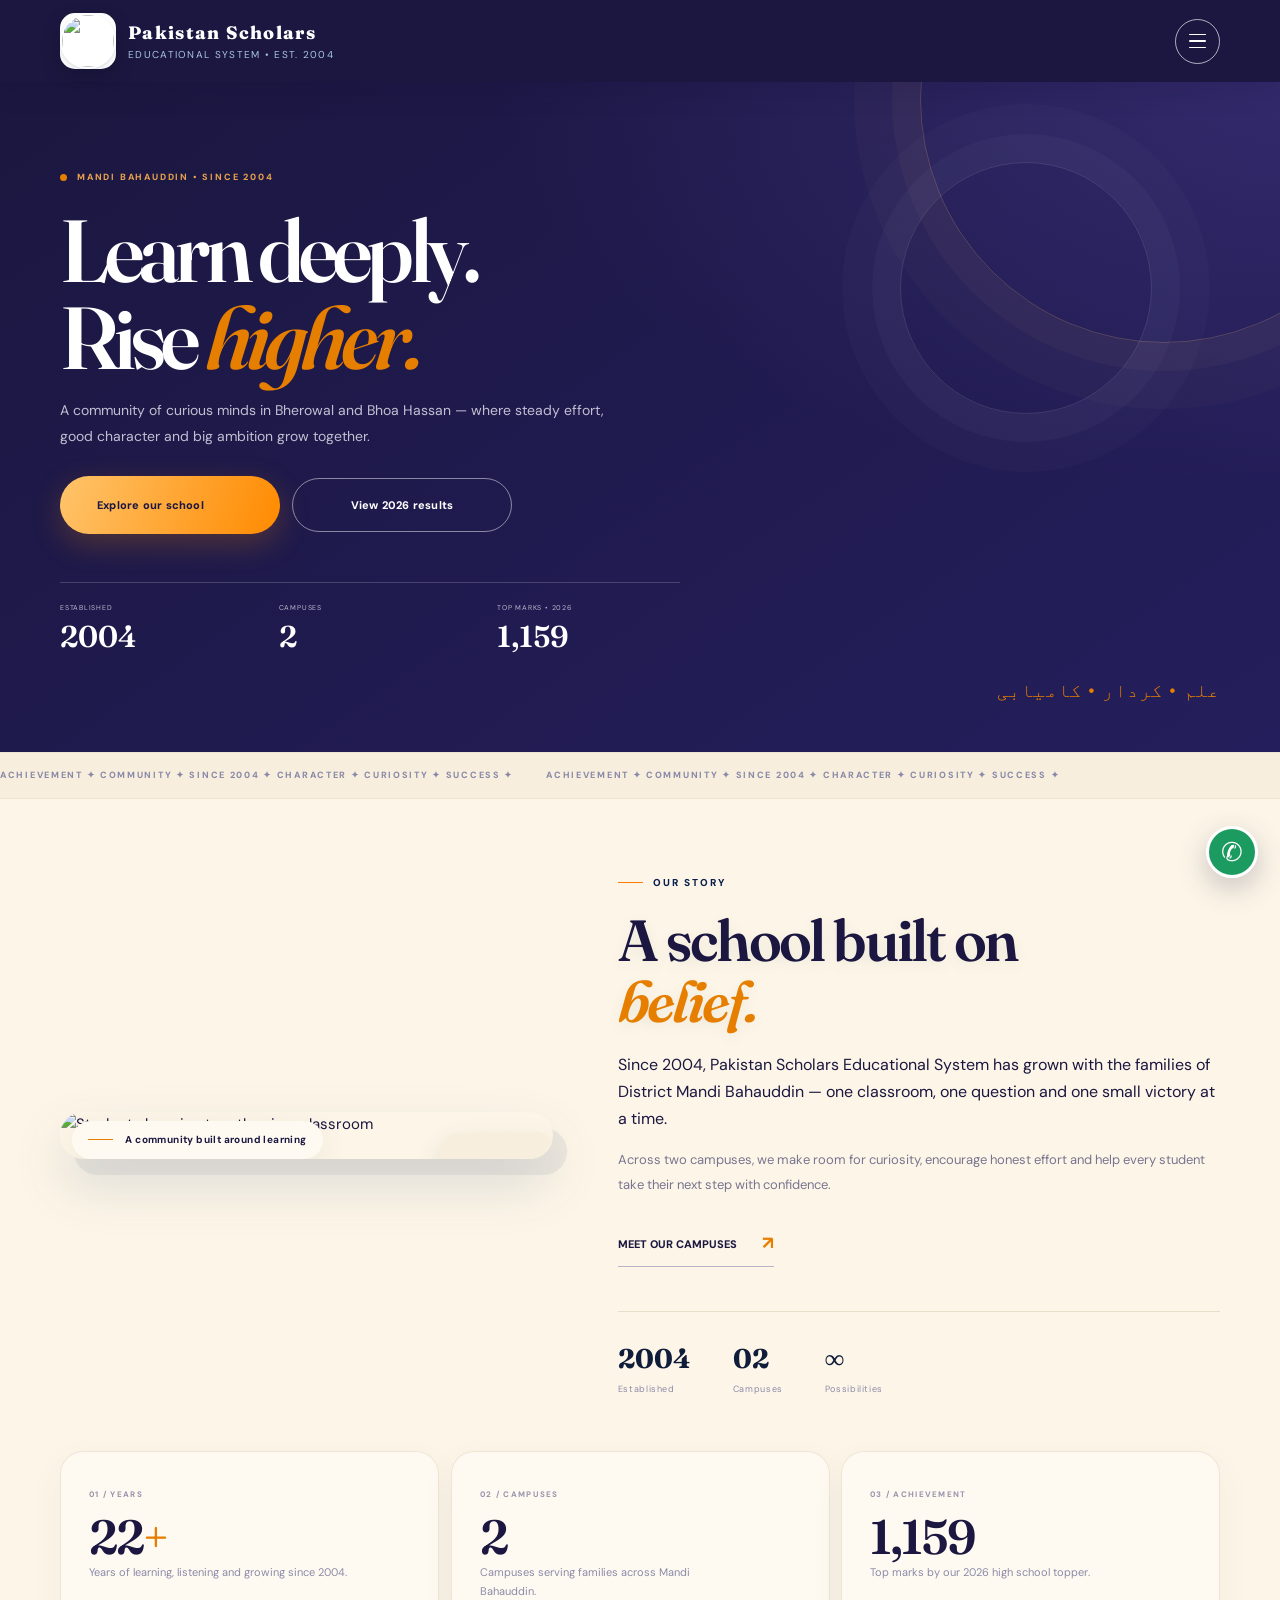
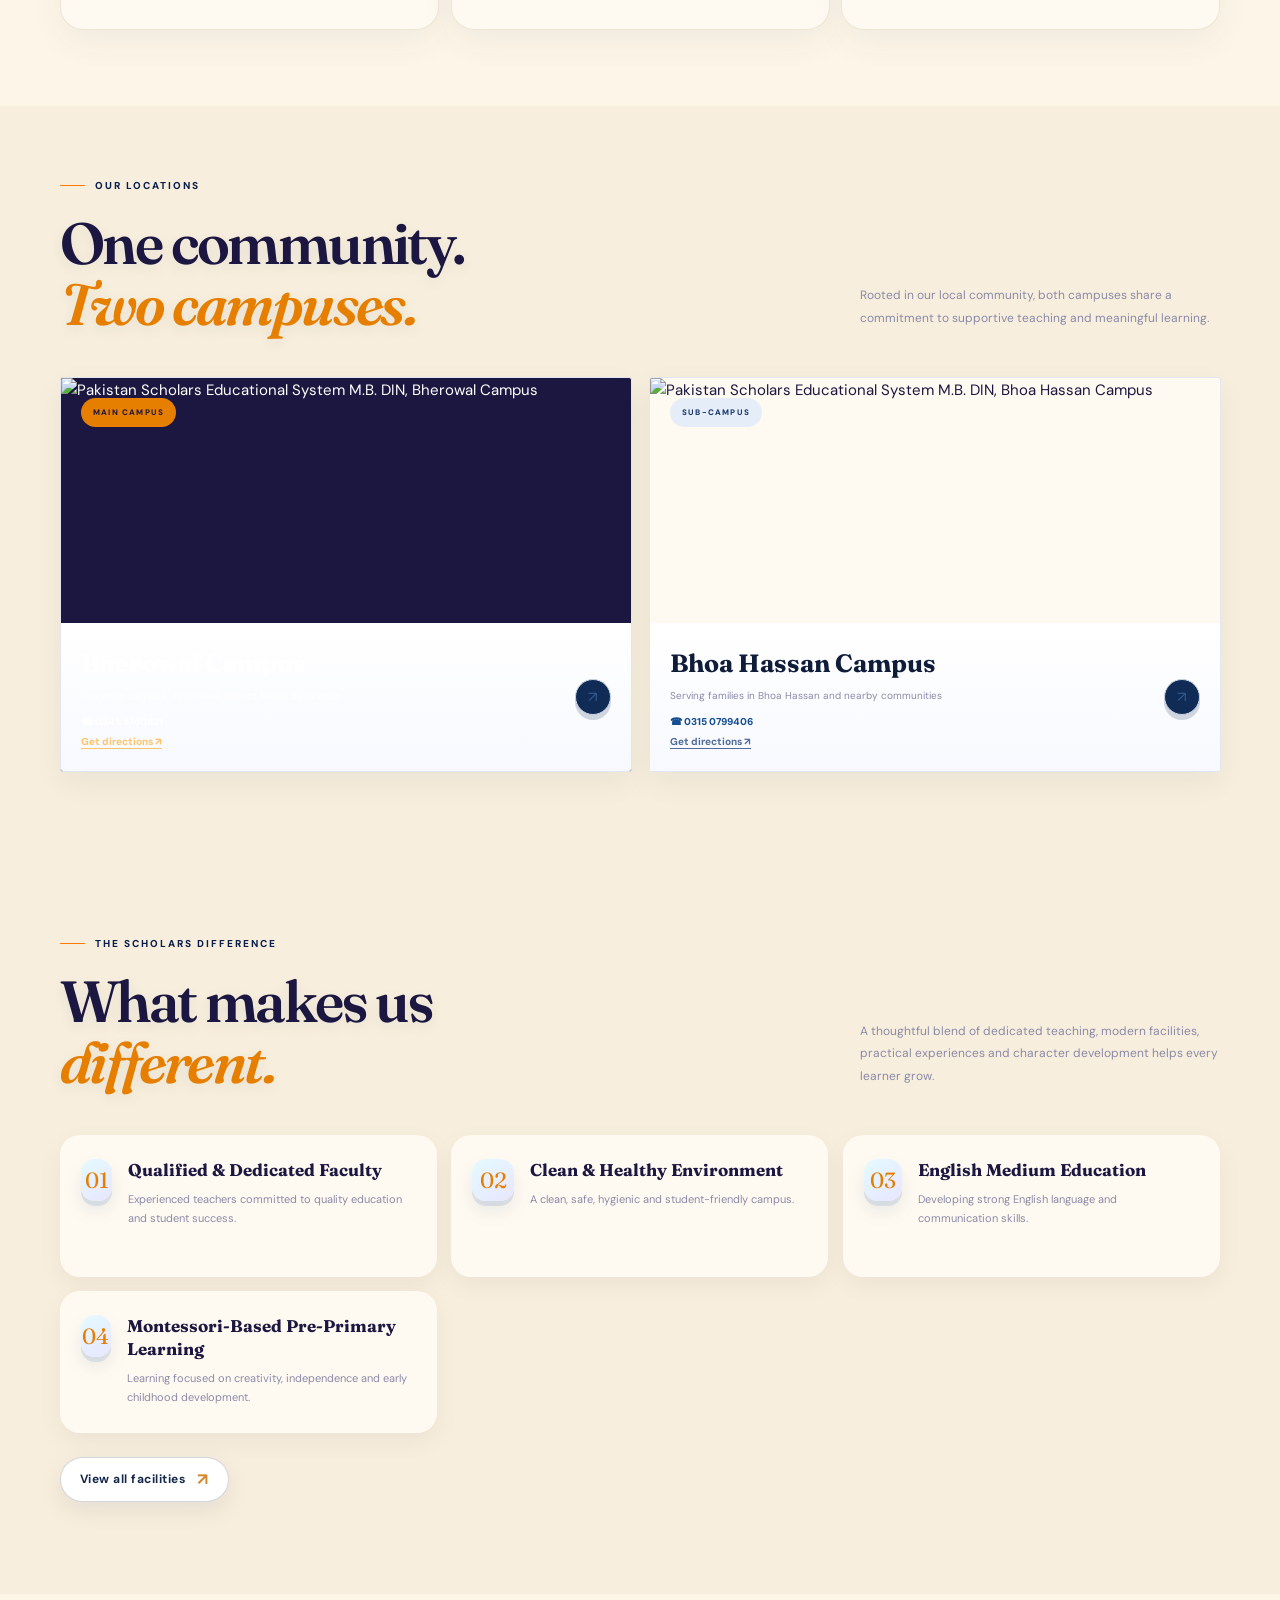
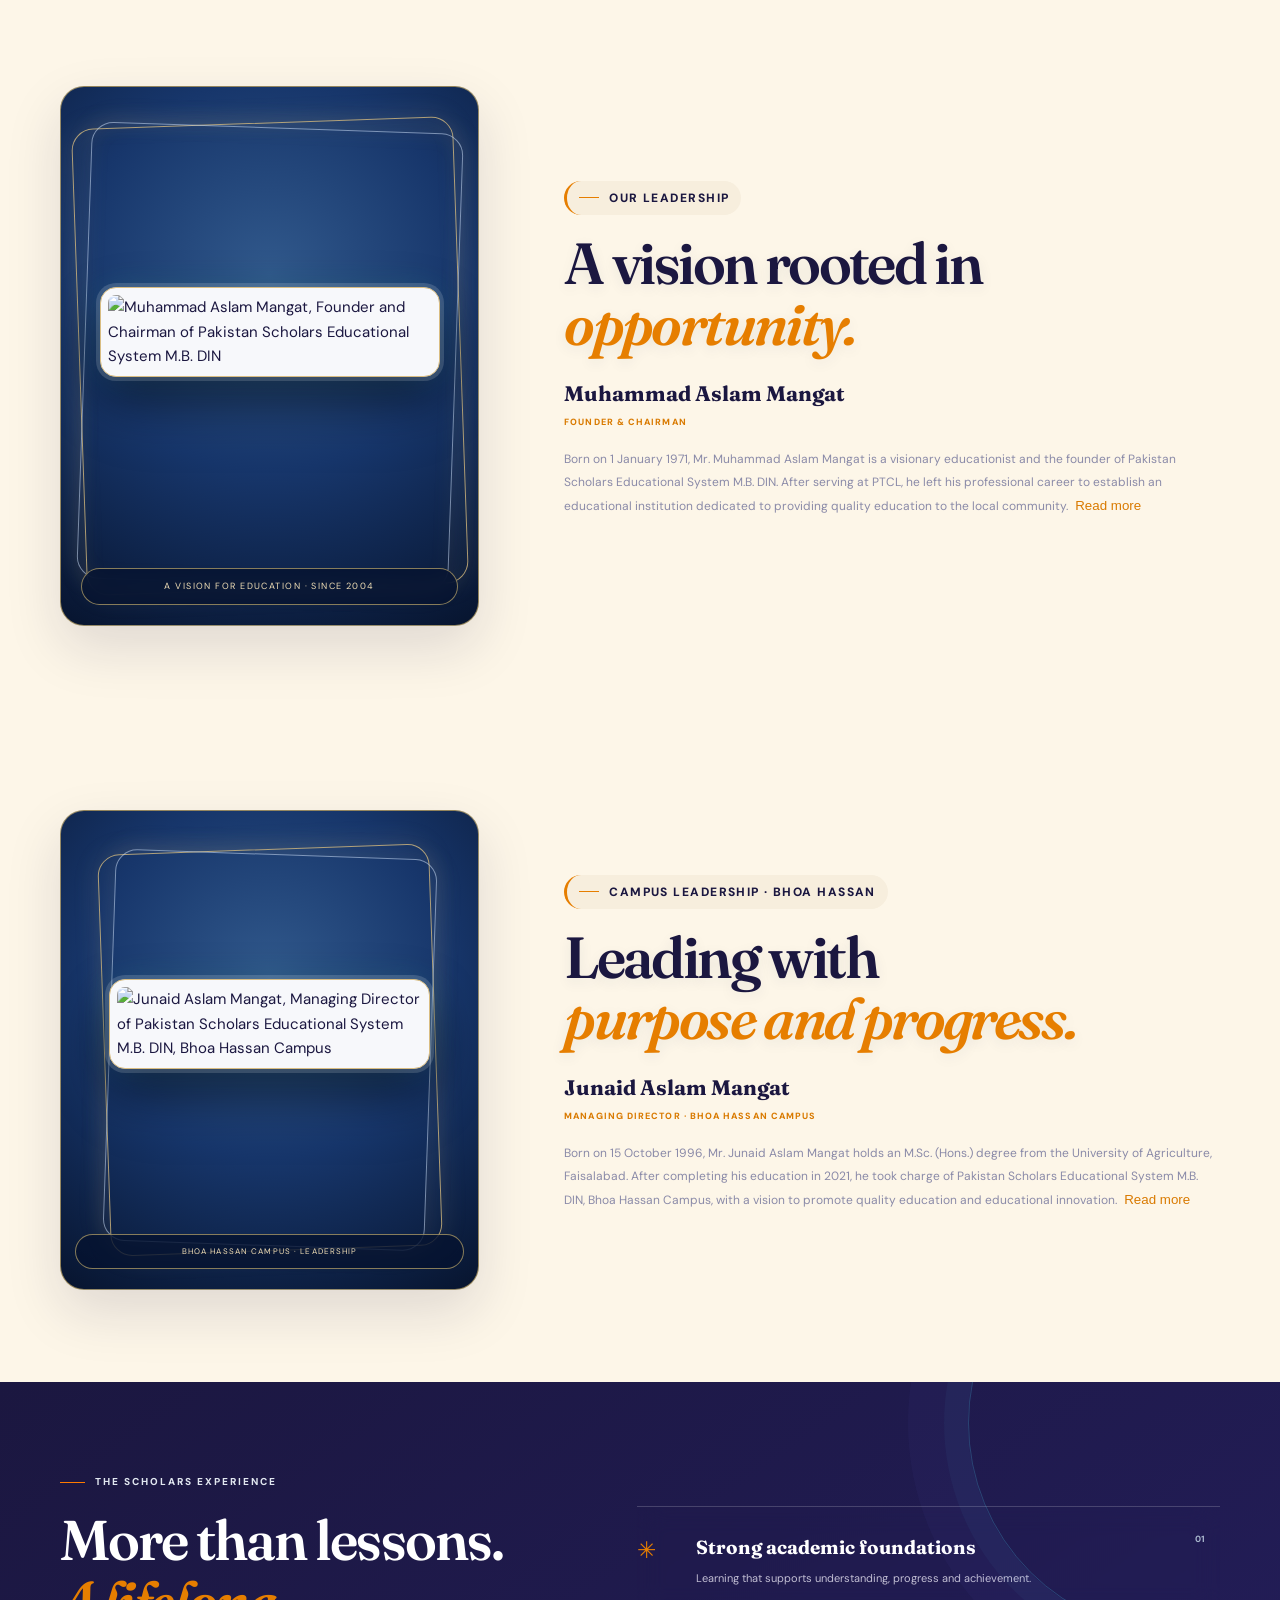
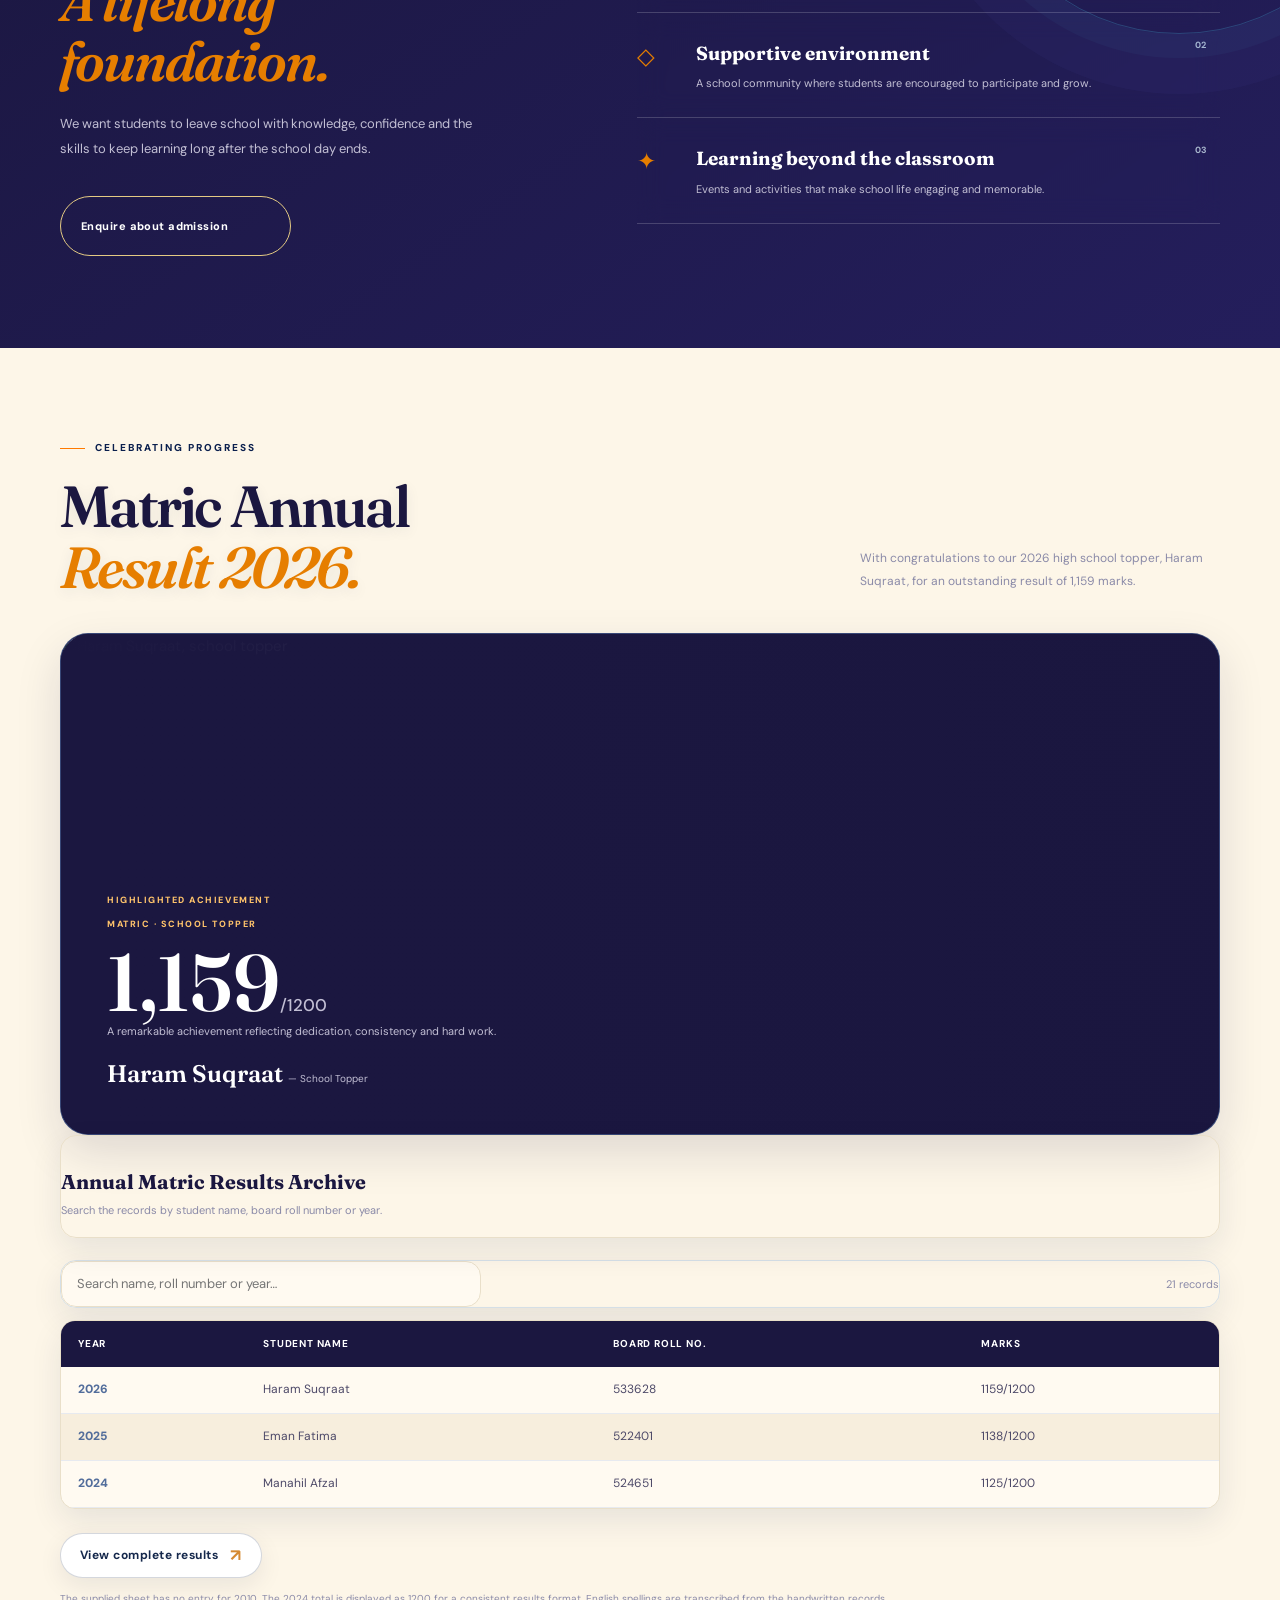
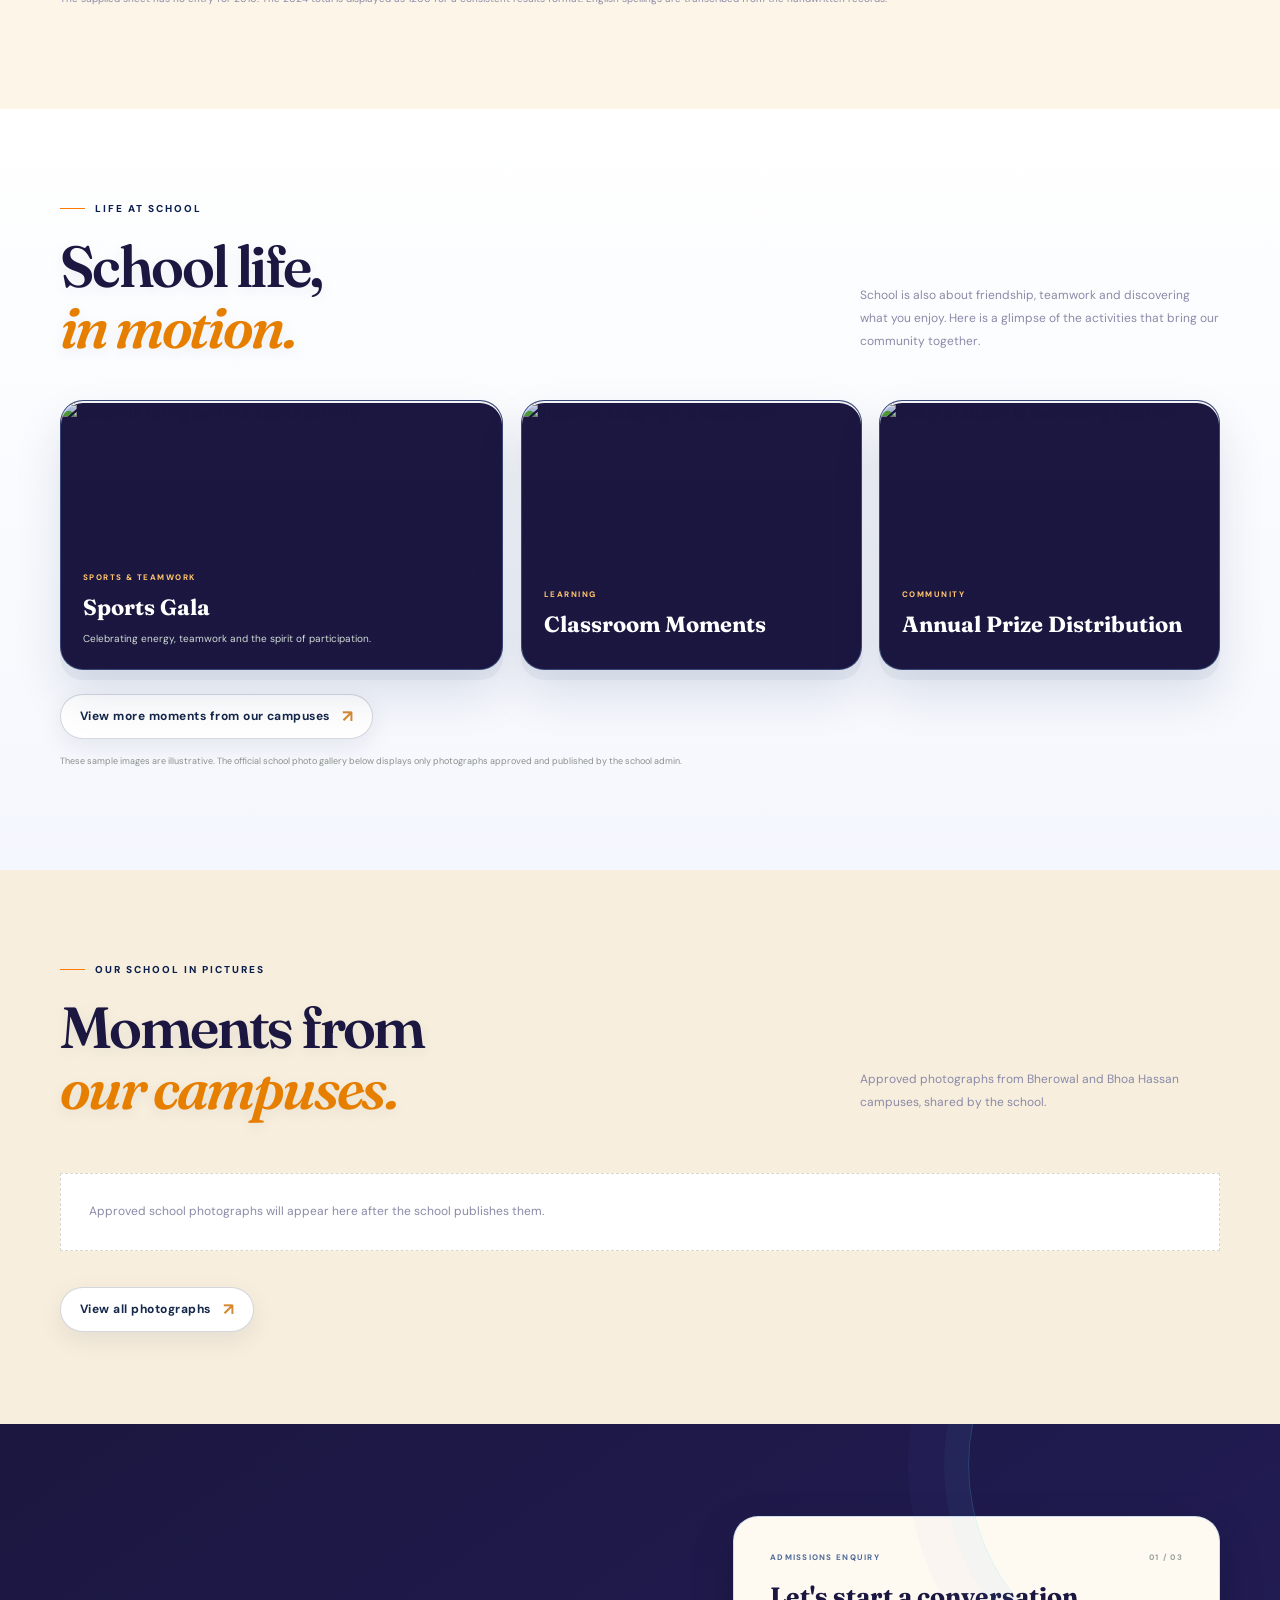
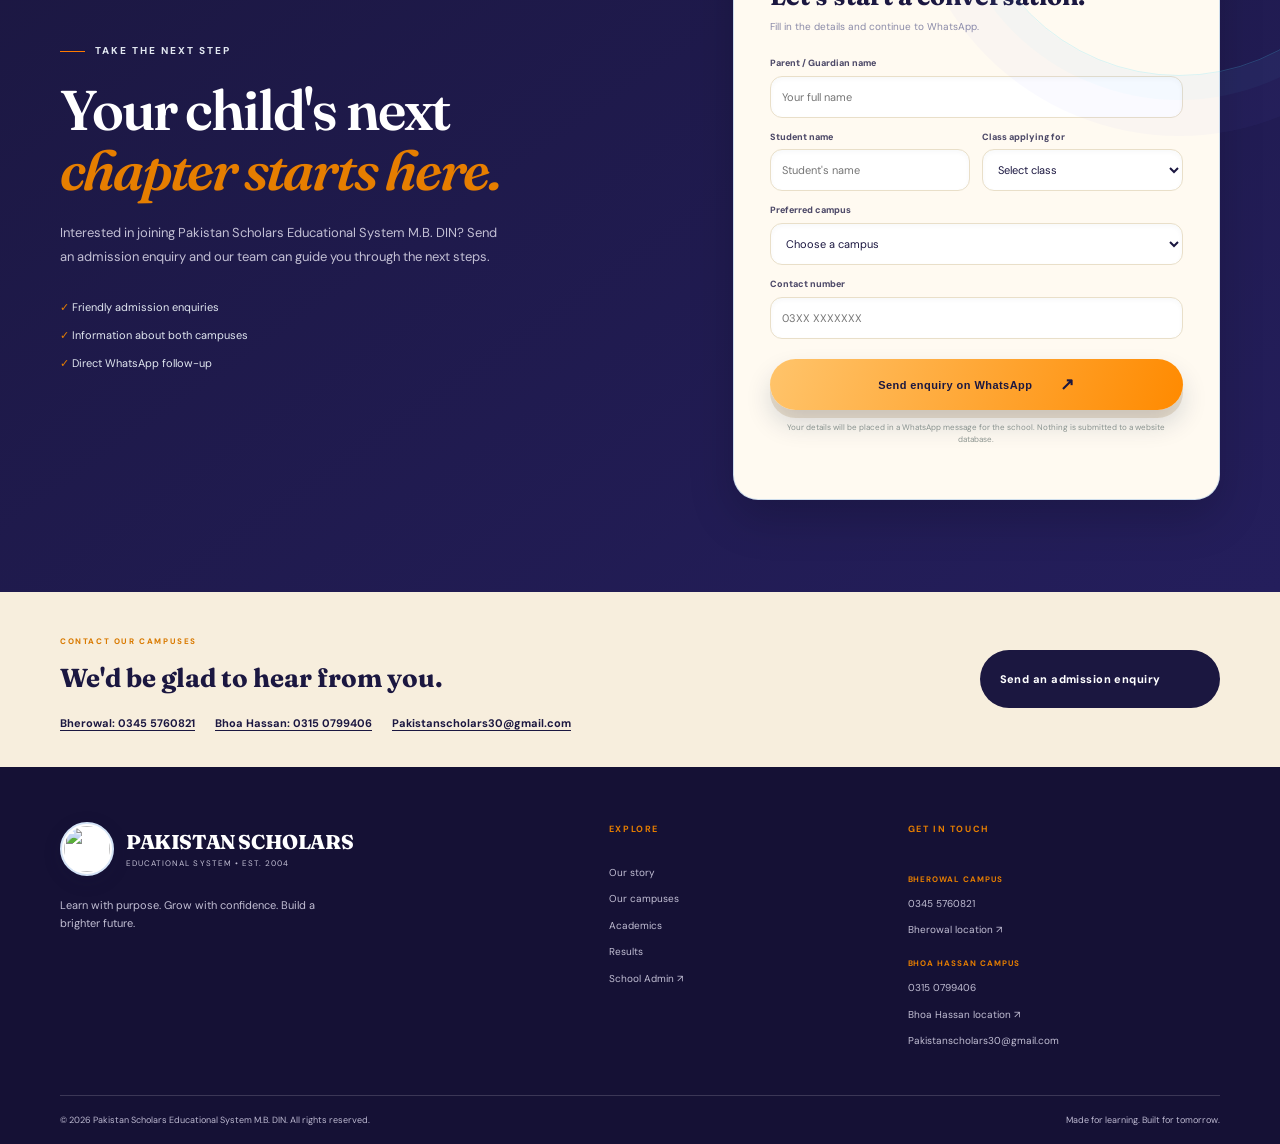
==== commit efbd4685: "Add campus chooser to floating WhatsApp contact" ====
--- a/index.html
+++ b/index.html
@@ -5,6 +5,48 @@
   <meta name="viewport" content="width=device-width, initial-scale=1.0">
   <meta name="theme-color" content="#1B1740">
   <meta name="description" content="Pakistan Scholars Educational System — established 2004. Discover our Bherowal and Bhoa Hassan campuses, student achievements, admissions and school life.">
+  <meta name="robots" content="index, follow, max-image-preview:large">
+  <link rel="canonical" href="https://pakistan-scholars-premium.vercel.app/">
+  <meta property="og:type" content="website">
+  <meta property="og:locale" content="en_PK">
+  <meta property="og:site_name" content="Pakistan Scholars Educational System">
+  <meta property="og:title" content="Pakistan Scholars Educational System | EST. 2004">
+  <meta property="og:description" content="Explore our Bherowal and Bhoa Hassan campuses, academics, student achievements, admissions and school life.">
+  <meta property="og:url" content="https://pakistan-scholars-premium.vercel.app/">
+  <meta property="og:image" content="https://vuptztqeqblngbpflqzt.supabase.co/storage/v1/object/public/school-gallery-public/branding/school-logo-ea2a63b9-62f7-4544-84de-a5b44c14521a.jpg">
+  <meta name="twitter:card" content="summary">
+  <meta name="twitter:title" content="Pakistan Scholars Educational System | EST. 2004">
+  <meta name="twitter:description" content="Explore our Bherowal and Bhoa Hassan campuses, academics, student achievements and admissions.">
+  <meta name="twitter:image" content="https://vuptztqeqblngbpflqzt.supabase.co/storage/v1/object/public/school-gallery-public/branding/school-logo-ea2a63b9-62f7-4544-84de-a5b44c14521a.jpg">
+  <script type="application/ld+json">
+  {
+    "@context": "https://schema.org",
+    "@type": "EducationalOrganization",
+    "name": "Pakistan Scholars Educational System M.B. DIN",
+    "url": "https://pakistan-scholars-premium.vercel.app/",
+    "email": "Pakistanscholars30@gmail.com",
+    "telephone": "+923001560822",
+    "foundingDate": "2004",
+    "address": {
+      "@type": "PostalAddress",
+      "addressLocality": "Mandi Bahauddin",
+      "addressRegion": "Punjab",
+      "addressCountry": "PK"
+    },
+    "department": [
+      {
+        "@type": "EducationalOrganization",
+        "name": "Pakistan Scholars Educational System - Bherowal Campus",
+        "telephone": "+923455760821"
+      },
+      {
+        "@type": "EducationalOrganization",
+        "name": "Pakistan Scholars Educational System - Bhoa Hassan Campus",
+        "telephone": "+923150799406"
+      }
+    ]
+  }
+  </script>
   <title>Pakistan Scholars Educational System | EST. 2004</title>
   <link rel="preconnect" href="https://fonts.googleapis.com">
   <link rel="preconnect" href="https://fonts.gstatic.com" crossorigin>
@@ -80,8 +122,7 @@
         </div>
         <div class="hero-urdu" lang="ur" dir="rtl">علم • کردار • کامیابی</div>
       </div>
-    </section>
-    <section class="hero-campus-showcase" aria-label="Featured school campus" hidden>
+      <section class="hero-campus-showcase" aria-label="Featured school campus" hidden>
       <div class="container">
         <div class="showcase-frame">
           <img src="" alt="Pakistan Scholars campus photograph" data-media-slot="hero-campus" fetchpriority="high"><button class="hero-slide-hit hero-slide-prev" type="button" aria-label="Previous hero photo">‹</button><button class="hero-slide-hit hero-slide-next" type="button" aria-label="Next hero photo">›</button><div class="hero-slide-dots" id="heroSlideDots" aria-label="Choose hero photo"></div>
@@ -90,6 +131,7 @@
         </div>
         <div class="showcase-caption"><span>BHOA HASSAN CAMPUS</span><small>01 / 05</small></div>
       </div>
+      </section>
     </section>
     <div class="school-ticker" aria-label="Achievement, community and learning">
       <div class="ticker-track"><span>ACHIEVEMENT ✦ COMMUNITY ✦ SINCE 2004 ✦ CHARACTER ✦ CURIOSITY ✦ SUCCESS ✦ </span><span aria-hidden="true">ACHIEVEMENT ✦ COMMUNITY ✦ SINCE 2004 ✦ CHARACTER ✦ CURIOSITY ✦ SUCCESS ✦ </span></div>
@@ -208,7 +250,7 @@
       <div class="container">
         <div class="section-heading results-heading"><div><div class="eyebrow"><span></span> CELEBRATING PROGRESS</div><h2>Matric Annual<br><em>Result 2026.</em></h2></div><p>With congratulations to our 2026 high school topper, Haram Suqraat, for an outstanding result of 1,159 marks.</p></div>
         <div class="result-feature">
-          <div class="result-left"><img class="result-topper-photo" data-media-slot="topper" loading="lazy" decoding="async" src="https://i.postimg.cc/FzJV3Rnt/IMG-20261115-WA0014.jpg" alt="Haram Suqraat, school topper" loading="eager" fetchpriority="high" decoding="async"><span class="result-label">HIGHLIGHTED ACHIEVEMENT</span><span class="result-year">MATRIC · SCHOOL TOPPER</span><div class="result-score">1,159<span>/1200</span></div><p>A remarkable achievement reflecting dedication, consistency and hard work.</p><div class="result-student">Haram Suqraat <span>— School Topper</span></div></div>
+          <div class="result-left"><img class="result-topper-photo" data-media-slot="topper" src="https://i.postimg.cc/FzJV3Rnt/IMG-20261115-WA0014.jpg" alt="Haram Suqraat, school topper" loading="eager" fetchpriority="high" decoding="async"><span class="result-label">HIGHLIGHTED ACHIEVEMENT</span><span class="result-year">MATRIC · SCHOOL TOPPER</span><div class="result-score">1,159<span>/1200</span></div><p>A remarkable achievement reflecting dedication, consistency and hard work.</p><div class="result-student">Haram Suqraat <span>— School Topper</span></div></div>
         </div>
         <div class="archive-row"><div><h3>Annual Matric Results Archive</h3><p>Search the records by student name, board roll number or year.</p></div></div>
         <div class="results-tools"><label class="sr-only" for="resultSearch">Search results</label><input id="resultSearch" type="search" placeholder="Search name, roll number or year…" autocomplete="off"><span id="resultCount" aria-live="polite">21 records</span></div>
@@ -281,7 +323,17 @@
   </main>
 
   <footer class="footer"><div class="container footer-main"><div class="footer-brand"><a class="brand brand-light" href="#home"><span class="brand-mark" aria-hidden="true"><img src="https://vuptztqeqblngbpflqzt.supabase.co/storage/v1/object/public/school-gallery-public/branding/school-logo-ea2a63b9-62f7-4544-84de-a5b44c14521a.jpg" alt="" width="96" height="96"></span><span class="brand-copy"><strong>PAKISTAN SCHOLARS</strong><small>EDUCATIONAL SYSTEM • EST. 2004</small></span></a><p>Learn with purpose. Grow with confidence. Build a brighter future.</p></div><div><h4>EXPLORE</h4><a href="#about">Our story</a><a href="#campuses">Our campuses</a><a href="#academics">Academics</a><a href="#results">Results</a><a href="admin.html">School Admin ↗</a></div><div><h4>GET IN TOUCH</h4><strong class="footer-campus-label">BHEROWAL CAMPUS</strong><a href="tel:+923455760821">0345 5760821</a><a href="https://maps.app.goo.gl/iuqUqgcFSwkR2Mmi6?g_st=iw" target="_blank" rel="noopener">Bherowal location ↗</a><strong class="footer-campus-label">BHOA HASSAN CAMPUS</strong><a href="tel:+923150799406">0315 0799406</a><a href="https://maps.app.goo.gl/qRBE5ttpvtcLi46M8?g_st=iw" target="_blank" rel="noopener">Bhoa Hassan location ↗</a><a href="mailto:Pakistanscholars30@gmail.com">Pakistanscholars30@gmail.com</a></div></div><div class="container footer-bottom"><span>© <span id="year"></span> Pakistan Scholars Educational System M.B. DIN. All rights reserved.</span><span>Made for learning. Built for tomorrow.</span></div></footer>
-  <a class="whatsapp-float" href="#admissions" aria-label="Send an admission enquiry and choose a campus">✆</a>
+  <button class="whatsapp-float" id="whatsappFloat" type="button" aria-label="Choose a campus to contact on WhatsApp" aria-haspopup="dialog" aria-controls="whatsappCampusDialog">✆</button>
+  <div class="whatsapp-dialog-backdrop" id="whatsappCampusDialog" hidden>
+    <section class="whatsapp-campus-dialog" role="dialog" aria-modal="true" aria-labelledby="whatsappDialogTitle">
+      <button class="whatsapp-dialog-close" id="whatsappDialogClose" type="button" aria-label="Close">×</button>
+      <span class="whatsapp-dialog-kicker">CONTACT OUR SCHOOL</span>
+      <h2 id="whatsappDialogTitle">Choose your campus</h2>
+      <p>Select the campus you want to message. WhatsApp will open with a ready-to-send message.</p>
+      <a class="whatsapp-campus-option" href="https://wa.me/923455760821?text=Assalam-o-Alaikum%2C%20I%20would%20like%20to%20contact%20Bherowal%20Campus%20of%20Pakistan%20Scholars%20Educational%20System." target="_blank" rel="noopener"> <span><strong>Bherowal Campus</strong><small>0345 5760821</small></span><b>↗</b></a>
+      <a class="whatsapp-campus-option" href="https://wa.me/923150799406?text=Assalam-o-Alaikum%2C%20I%20would%20like%20to%20contact%20Bhoa%20Hassan%20Campus%20of%20Pakistan%20Scholars%20Educational%20System." target="_blank" rel="noopener"><span><strong>Bhoa Hassan Campus</strong><small>0315 0799406</small></span><b>↗</b></a>
+    </section>
+  </div>
   <script src="script.js"></script>
 </body>
 </html>
--- a/styles.css
+++ b/styles.css
@@ -1727,3 +1727,16 @@
 
 
 .hero-campus-showcase[hidden]{display:none!important}
+
+
+/* Touch-friendly hero photo carousel */
+.showcase-frame{touch-action:pan-y;isolation:isolate}
+.hero-slide-hit{position:absolute;z-index:4;top:0;bottom:0;width:18%;border:0;background:transparent;color:#fff;font:400 56px/1 "DM Sans",sans-serif;text-shadow:0 2px 14px rgba(0,0,0,.75);cursor:pointer;display:grid;place-items:center;opacity:.82;transition:opacity .2s,background .2s}
+.hero-slide-prev{left:0;background:linear-gradient(90deg,rgba(5,12,30,.35),transparent)}
+.hero-slide-next{right:0;background:linear-gradient(270deg,rgba(5,12,30,.4),transparent)}
+.hero-slide-hit:active{background-color:rgba(5,12,30,.16);opacity:1}
+.hero-slide-dots{position:absolute;z-index:5;left:50%;bottom:15px;transform:translateX(-50%);display:flex;gap:7px;align-items:center;justify-content:center;max-width:60%;flex-wrap:wrap}
+.hero-slide-dot{width:8px;height:8px;padding:0;border:1px solid #fff;border-radius:50%;background:rgba(255,255,255,.55);box-shadow:0 1px 5px rgba(0,0,0,.25);cursor:pointer}
+.hero-slide-dot.is-active{width:21px;border-radius:10px;background:#fff}
+@media(max-width:760px){.hero-slide-hit{width:23%;font-size:48px;opacity:.95}.hero-slide-dots{bottom:11px;gap:6px}.hero-slide-dot{width:7px;height:7px}.hero-slide-dot.is-active{width:18px}}
+@media(prefers-reduced-motion:reduce){.hero-slide-hit{transition:none}}
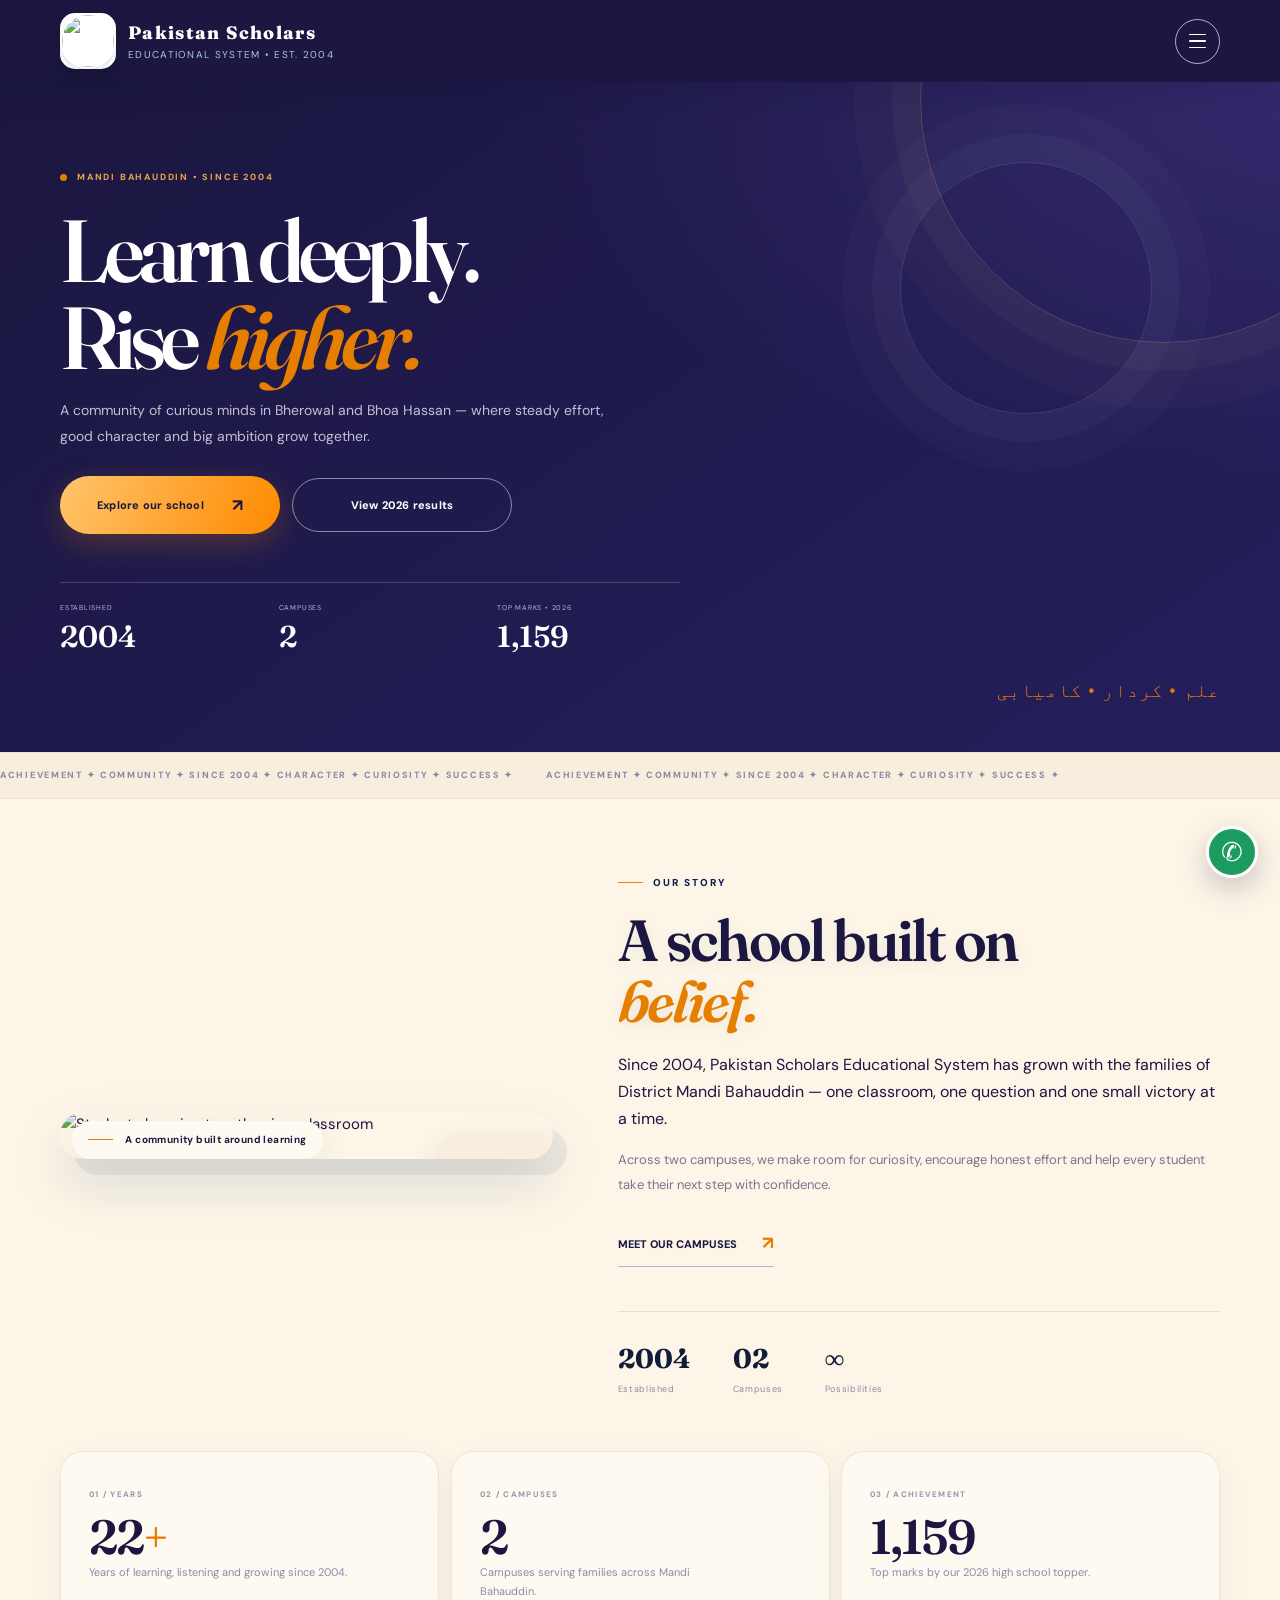
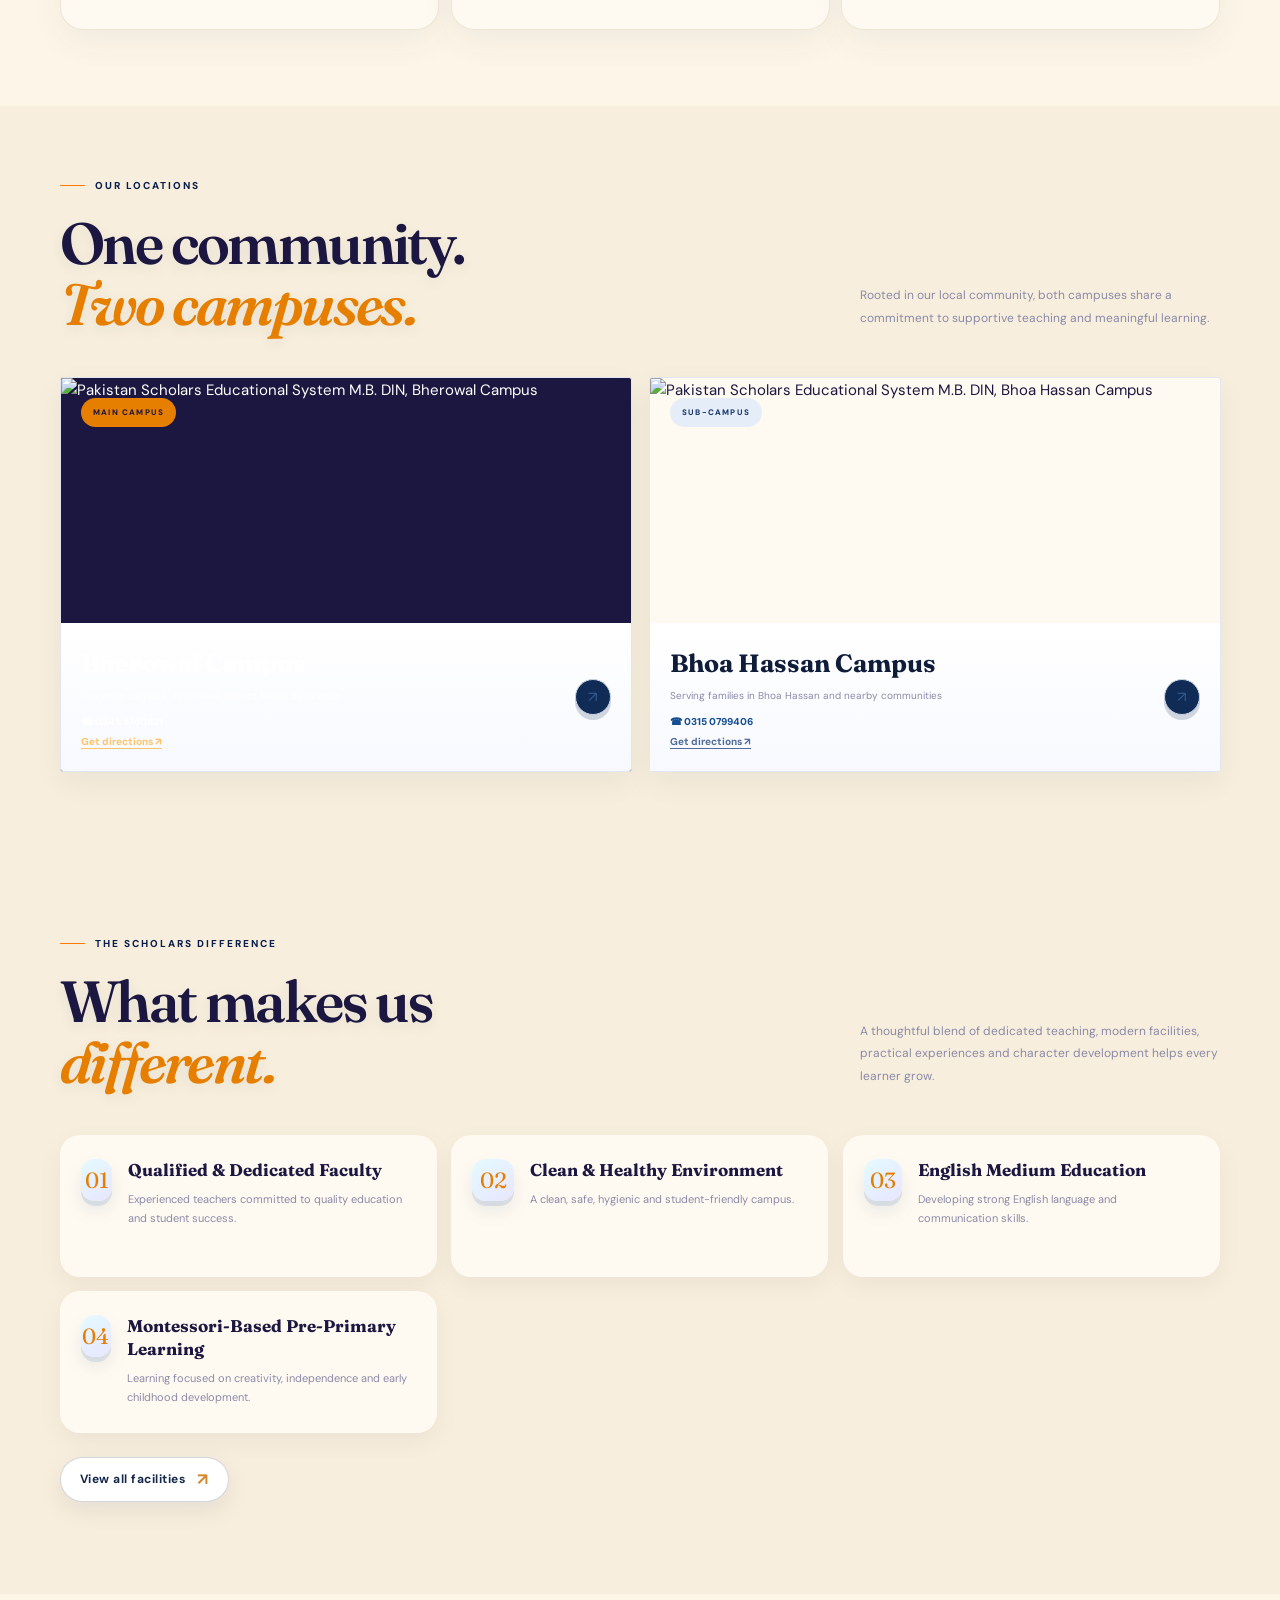
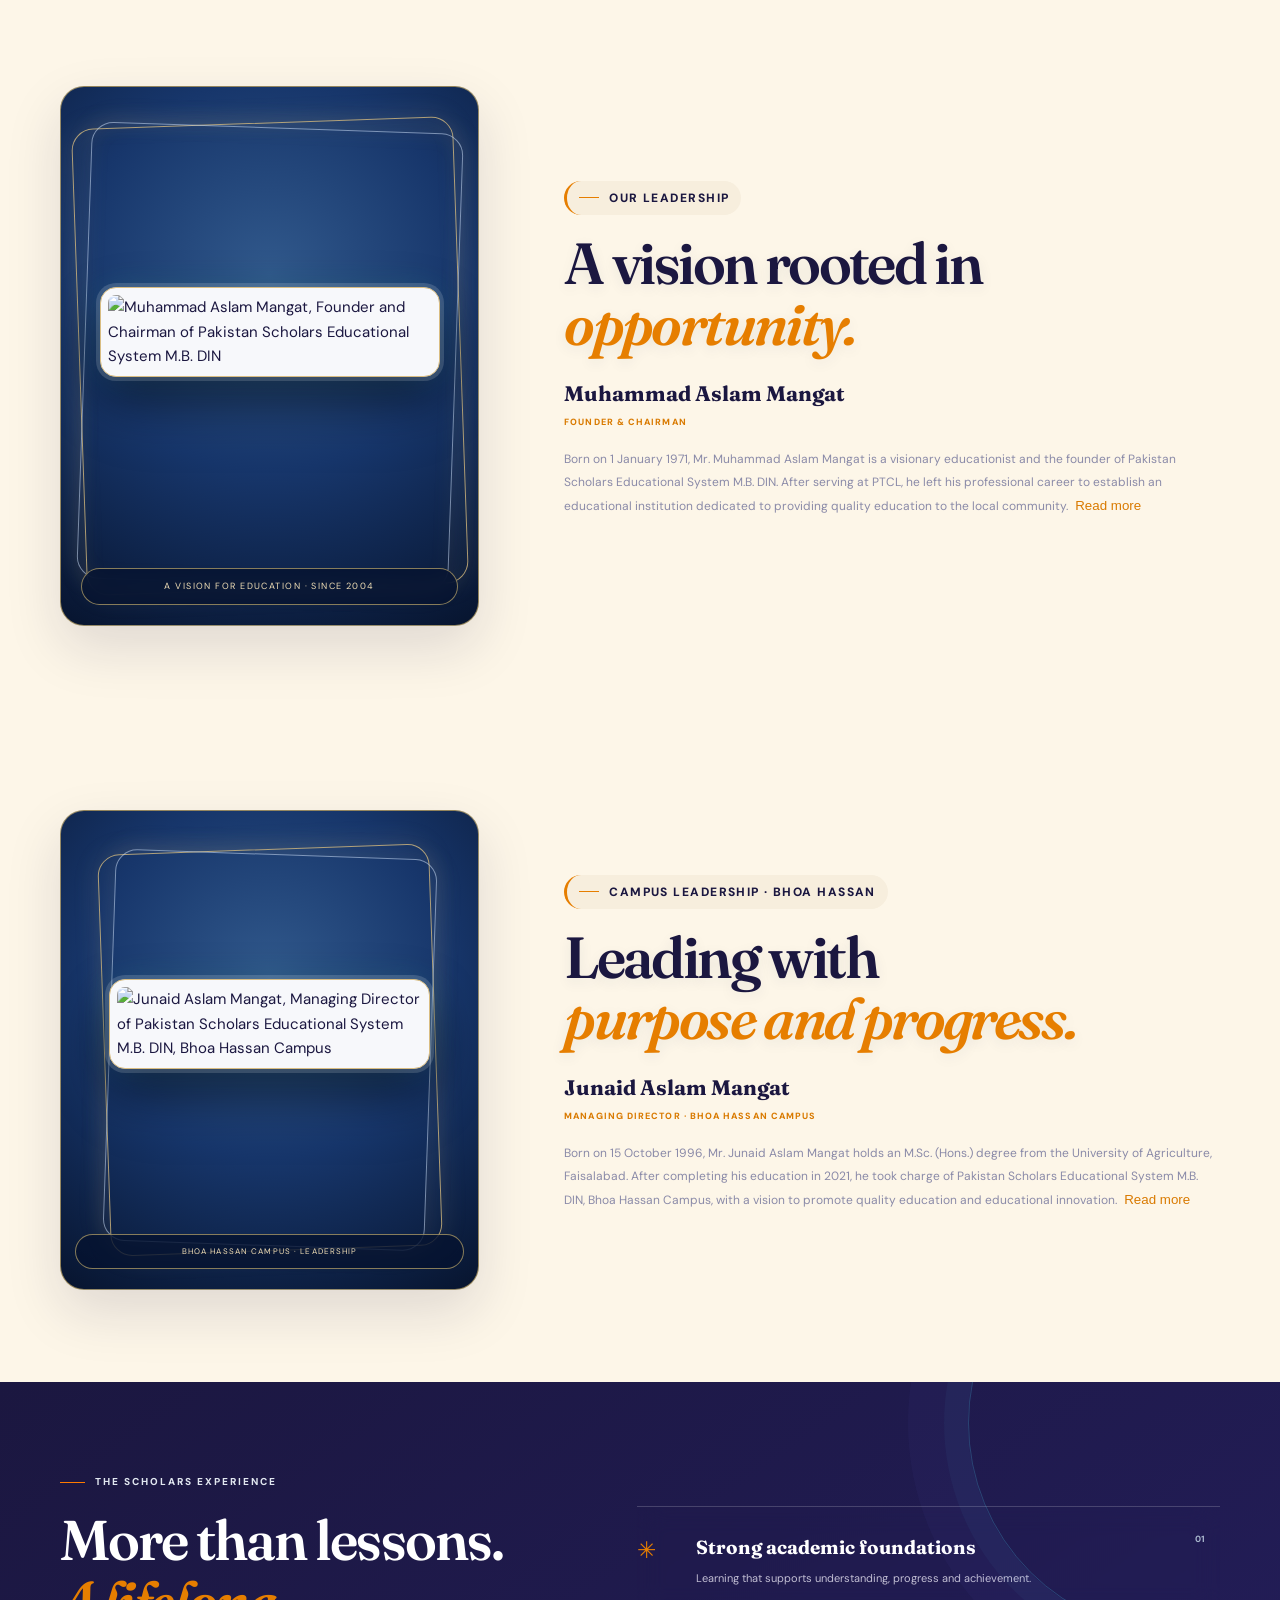
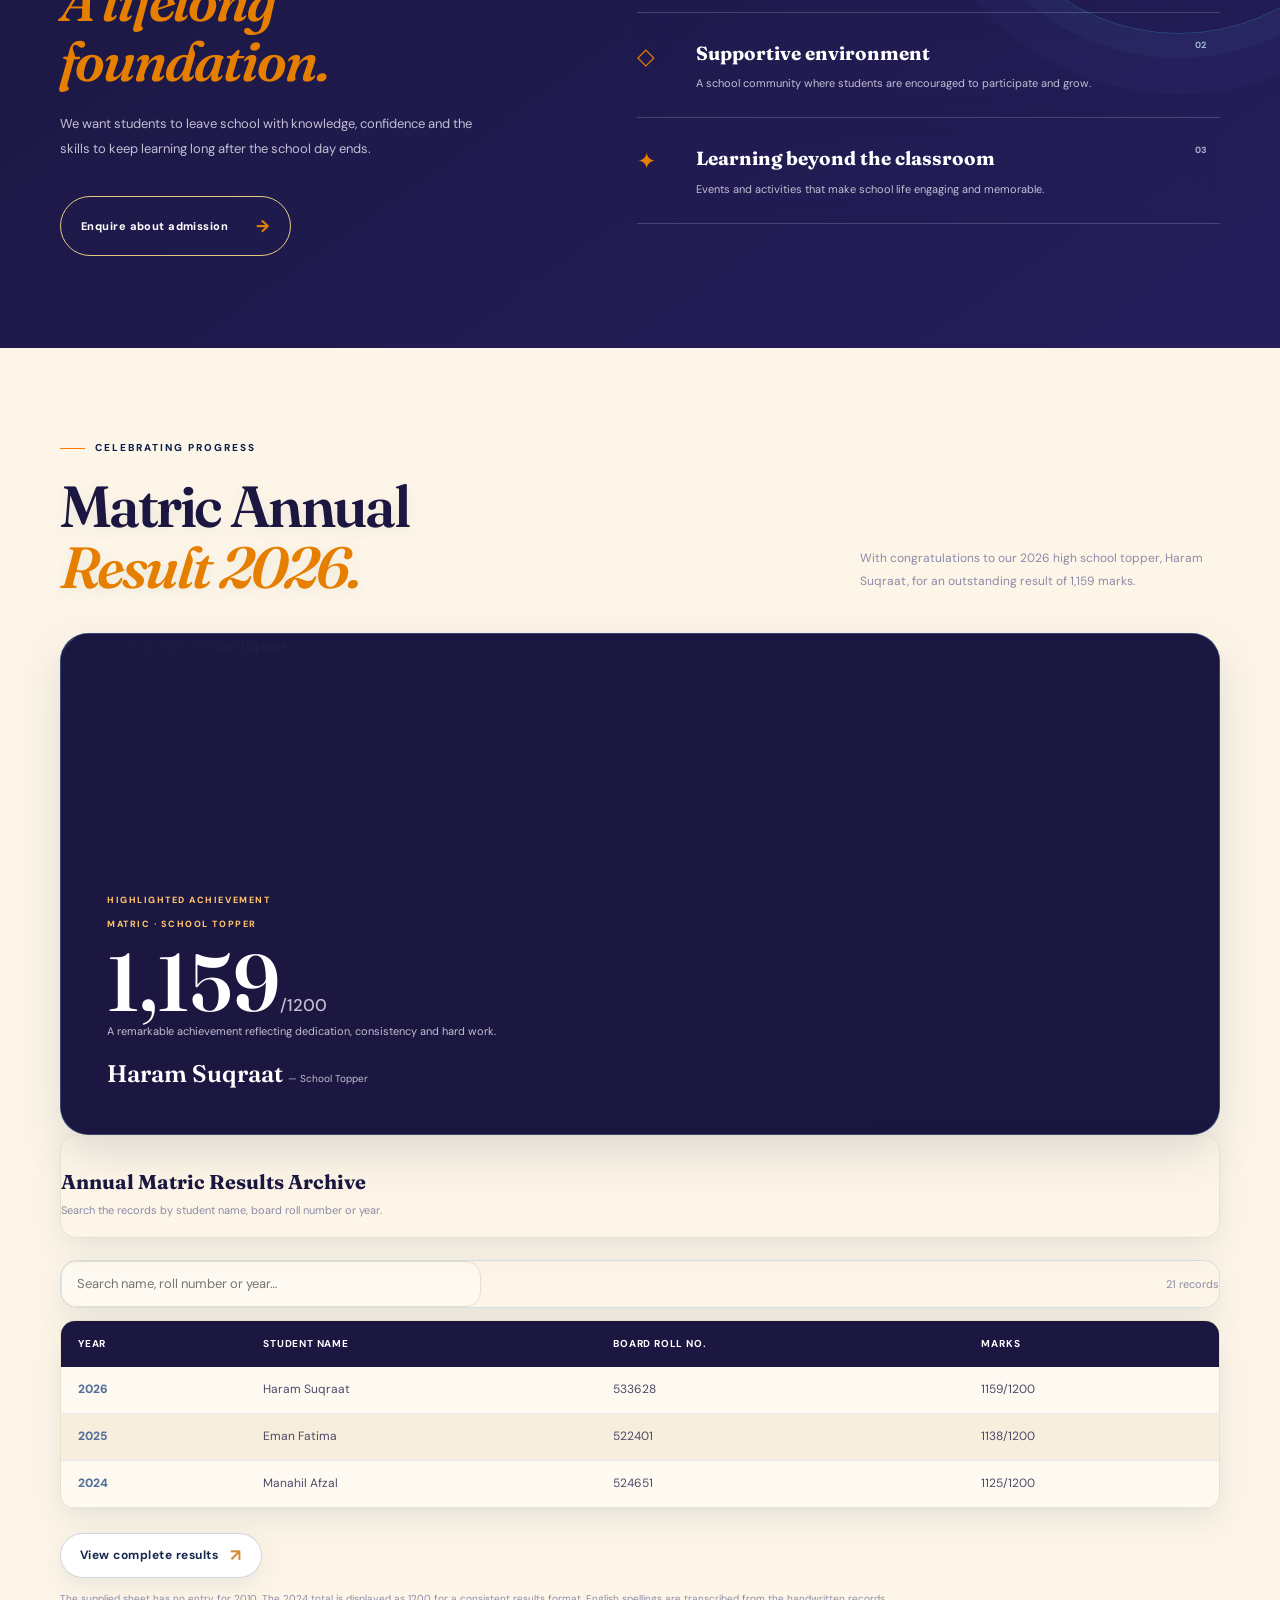
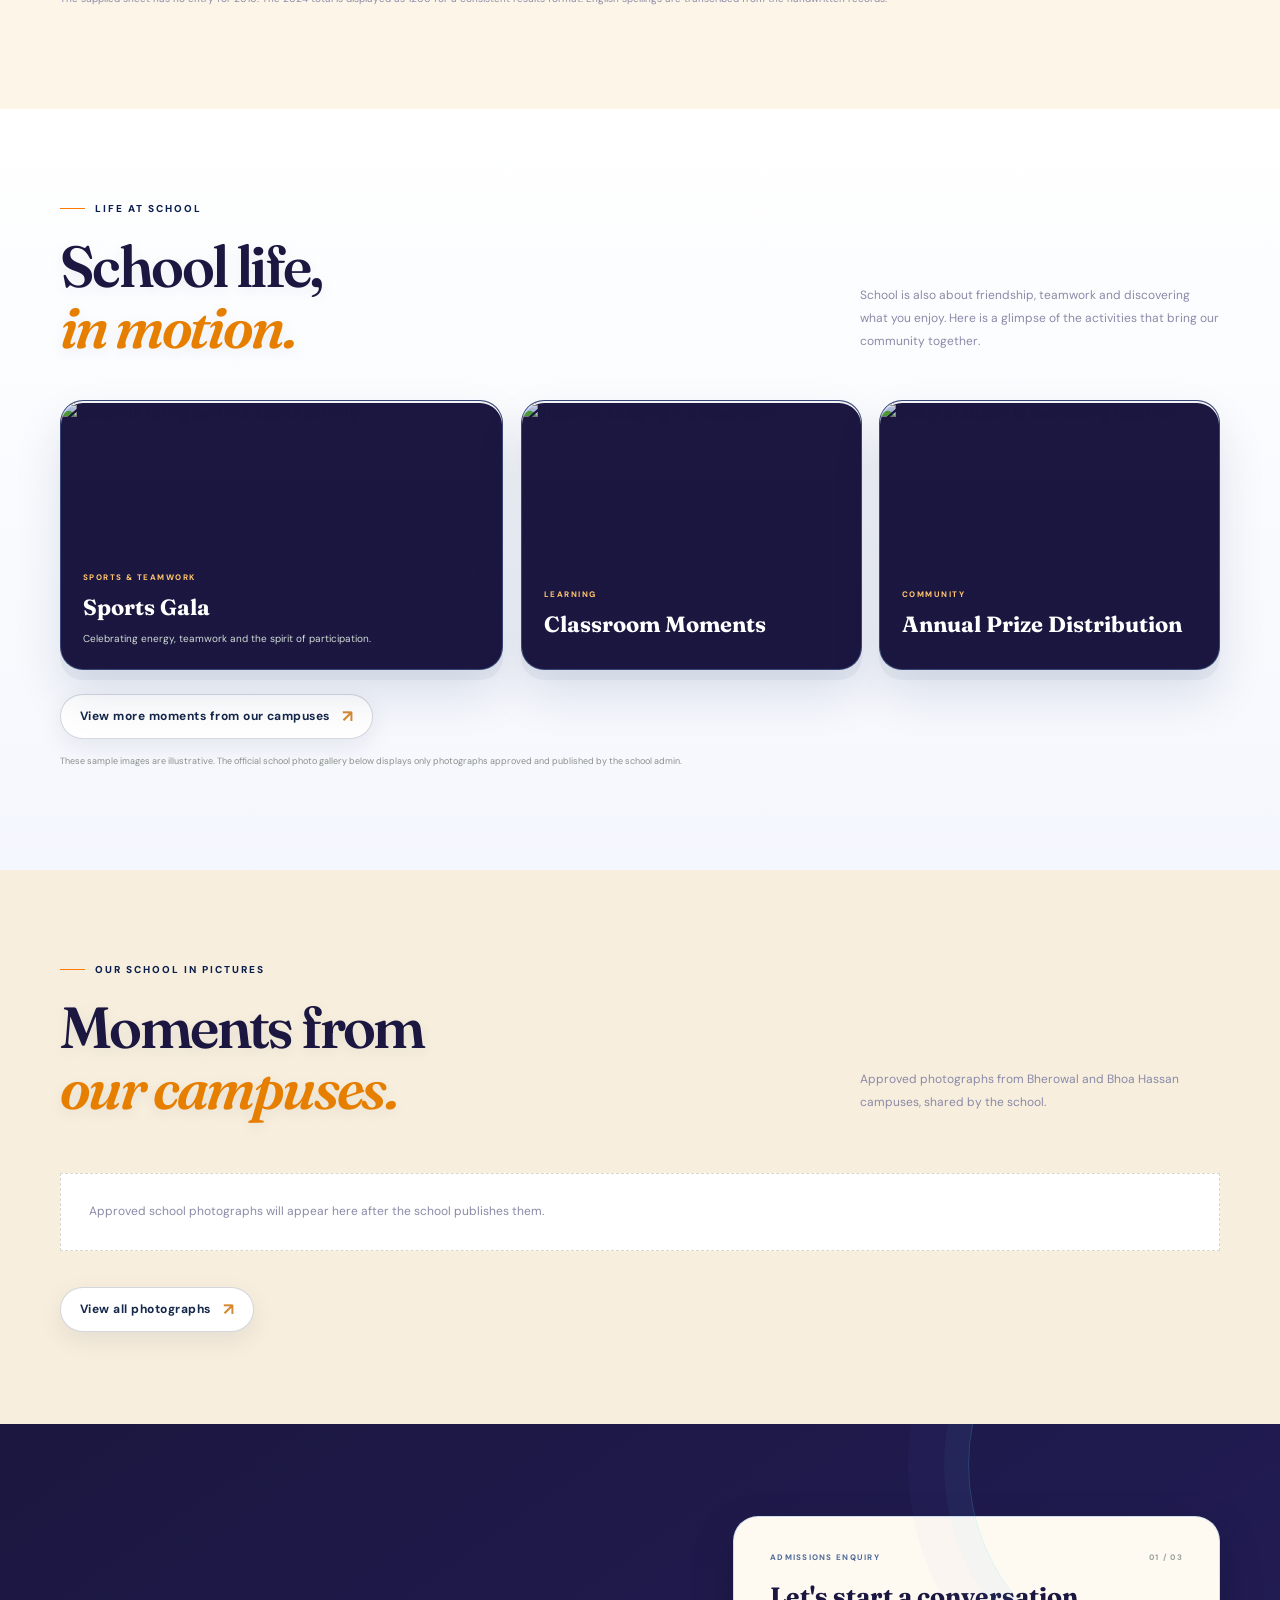
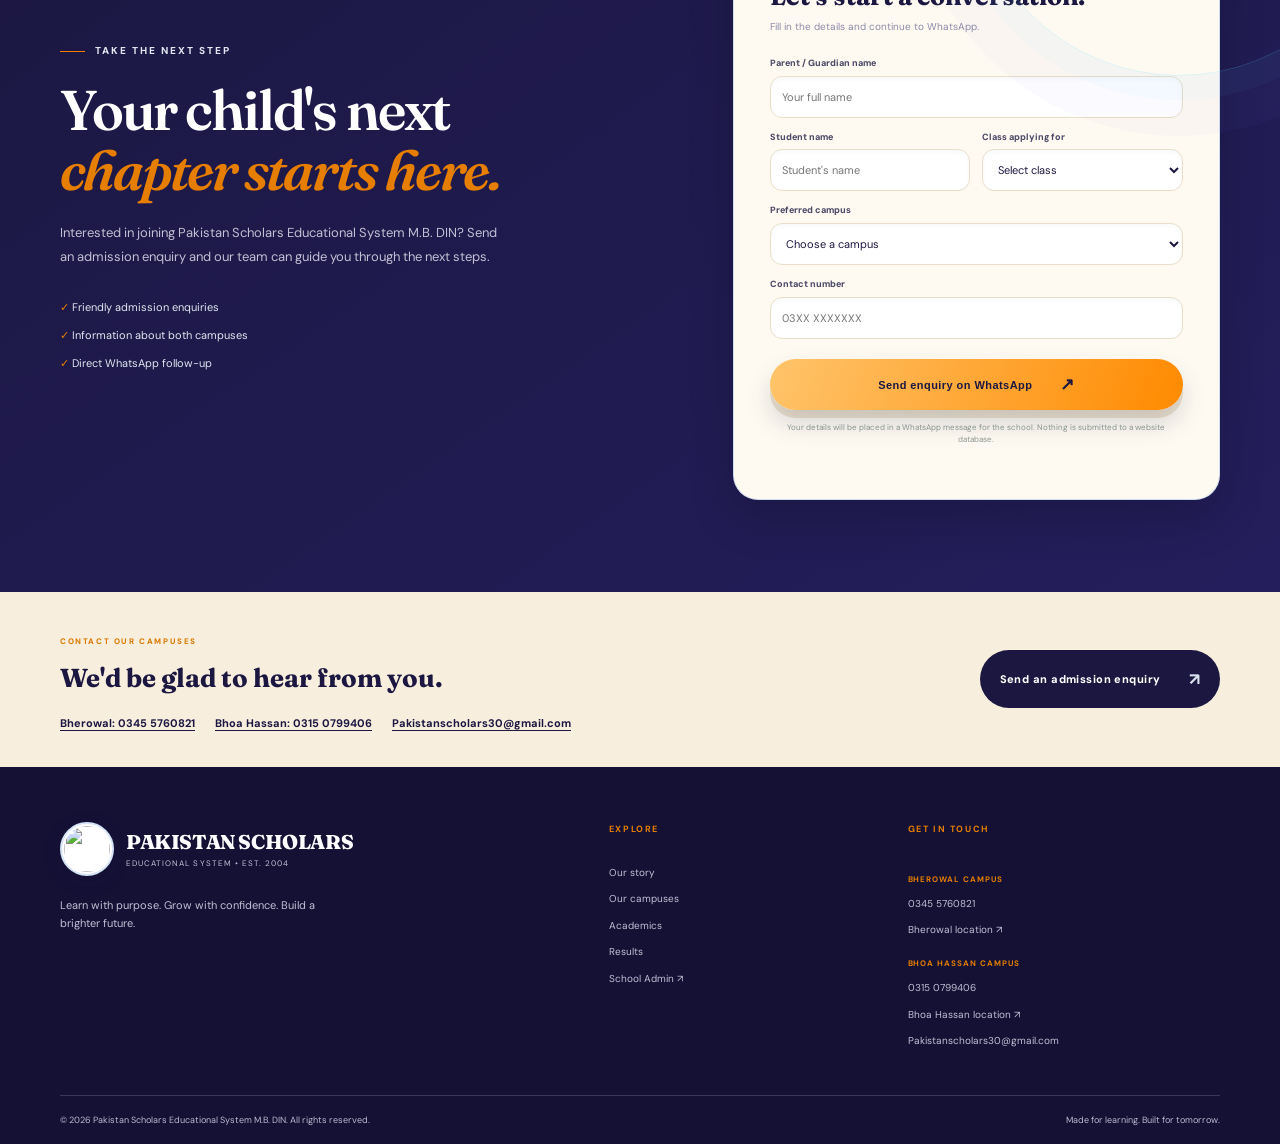
==== commit e3b9c99a: "Correct 2022 result student name to Rida Rani" ====
--- a/index.html
+++ b/index.html
@@ -271,7 +271,7 @@
           <tr><td>2019</td><td>Sana Anwar</td><td>519757</td><td>1030/1100</td></tr>
           <tr><td>2020</td><td>Farwa Azam</td><td>522522</td><td>1008/1100</td></tr>
           <tr><td>2021</td><td>Iqra Rani</td><td>547209</td><td>1098/1100</td></tr>
-          <tr><td>2022</td><td>Dida Rani</td><td>521606</td><td>1069/1100</td></tr>
+          <tr><td>2022</td><td>Rida Rani</td><td>521606</td><td>1069/1100</td></tr>
           <tr><td>2023</td><td>Muhammad Usman Ijaz</td><td>436379</td><td>1048/1100</td></tr>
           <tr><td>2024</td><td>Manahil Afzal</td><td>524651</td><td>1125/1200</td></tr>
           <tr><td>2025</td><td>Eman Fatima</td><td>522401</td><td>1138/1200</td></tr>
--- a/styles.css
+++ b/styles.css
@@ -1740,3 +1740,21 @@
 .hero-slide-dot.is-active{width:21px;border-radius:10px;background:#fff}
 @media(max-width:760px){.hero-slide-hit{width:23%;font-size:48px;opacity:.95}.hero-slide-dots{bottom:11px;gap:6px}.hero-slide-dot{width:7px;height:7px}.hero-slide-dot.is-active{width:18px}}
 @media(prefers-reduced-motion:reduce){.hero-slide-hit{transition:none}}
+
+
+/* Campus chooser for the floating WhatsApp contact button */
+.whatsapp-float{font-family:Arial,sans-serif;cursor:pointer;padding:0}
+.whatsapp-dialog-backdrop[hidden]{display:none!important}
+.whatsapp-dialog-backdrop{position:fixed;inset:0;z-index:1000;background:rgba(5,13,30,.62);display:grid;place-items:center;padding:20px;backdrop-filter:blur(5px)}
+.whatsapp-campus-dialog{position:relative;width:min(100%,420px);background:#fff;color:#253247;padding:34px 28px 28px;border-radius:22px;box-shadow:0 24px 80px rgba(0,0,0,.28)}
+.whatsapp-dialog-close{position:absolute;right:14px;top:10px;border:0;background:#eef2f8;color:#263b5e;width:34px;height:34px;border-radius:50%;font-size:24px;cursor:pointer}
+.whatsapp-dialog-kicker{font-size:9px;letter-spacing:.18em;font-weight:800;color:#8295b5}
+.whatsapp-campus-dialog h2{font-family:Georgia,serif;font-size:29px;color:#101d3a;margin:10px 0 7px}
+.whatsapp-campus-dialog>p{font-size:12px;line-height:1.7;color:#697587;margin:0 0 20px}
+.whatsapp-campus-option{display:flex;align-items:center;justify-content:space-between;padding:16px 17px;margin-top:11px;border:1px solid #dce2ec;border-radius:13px;background:#f8f9fc;transition:background .2s,border-color .2s}
+.whatsapp-campus-option:hover{background:#edf3fa;border-color:#9aabc5}
+.whatsapp-campus-option span{display:flex;flex-direction:column;gap:3px}
+.whatsapp-campus-option strong{font-size:13px;color:#101d3a}
+.whatsapp-campus-option small{font-size:11px;color:#697587}
+.whatsapp-campus-option b{font-size:19px;color:#168b59}
+@media(max-width:480px){.whatsapp-campus-dialog{padding:31px 20px 22px;border-radius:18px}.whatsapp-campus-dialog h2{font-size:26px}}
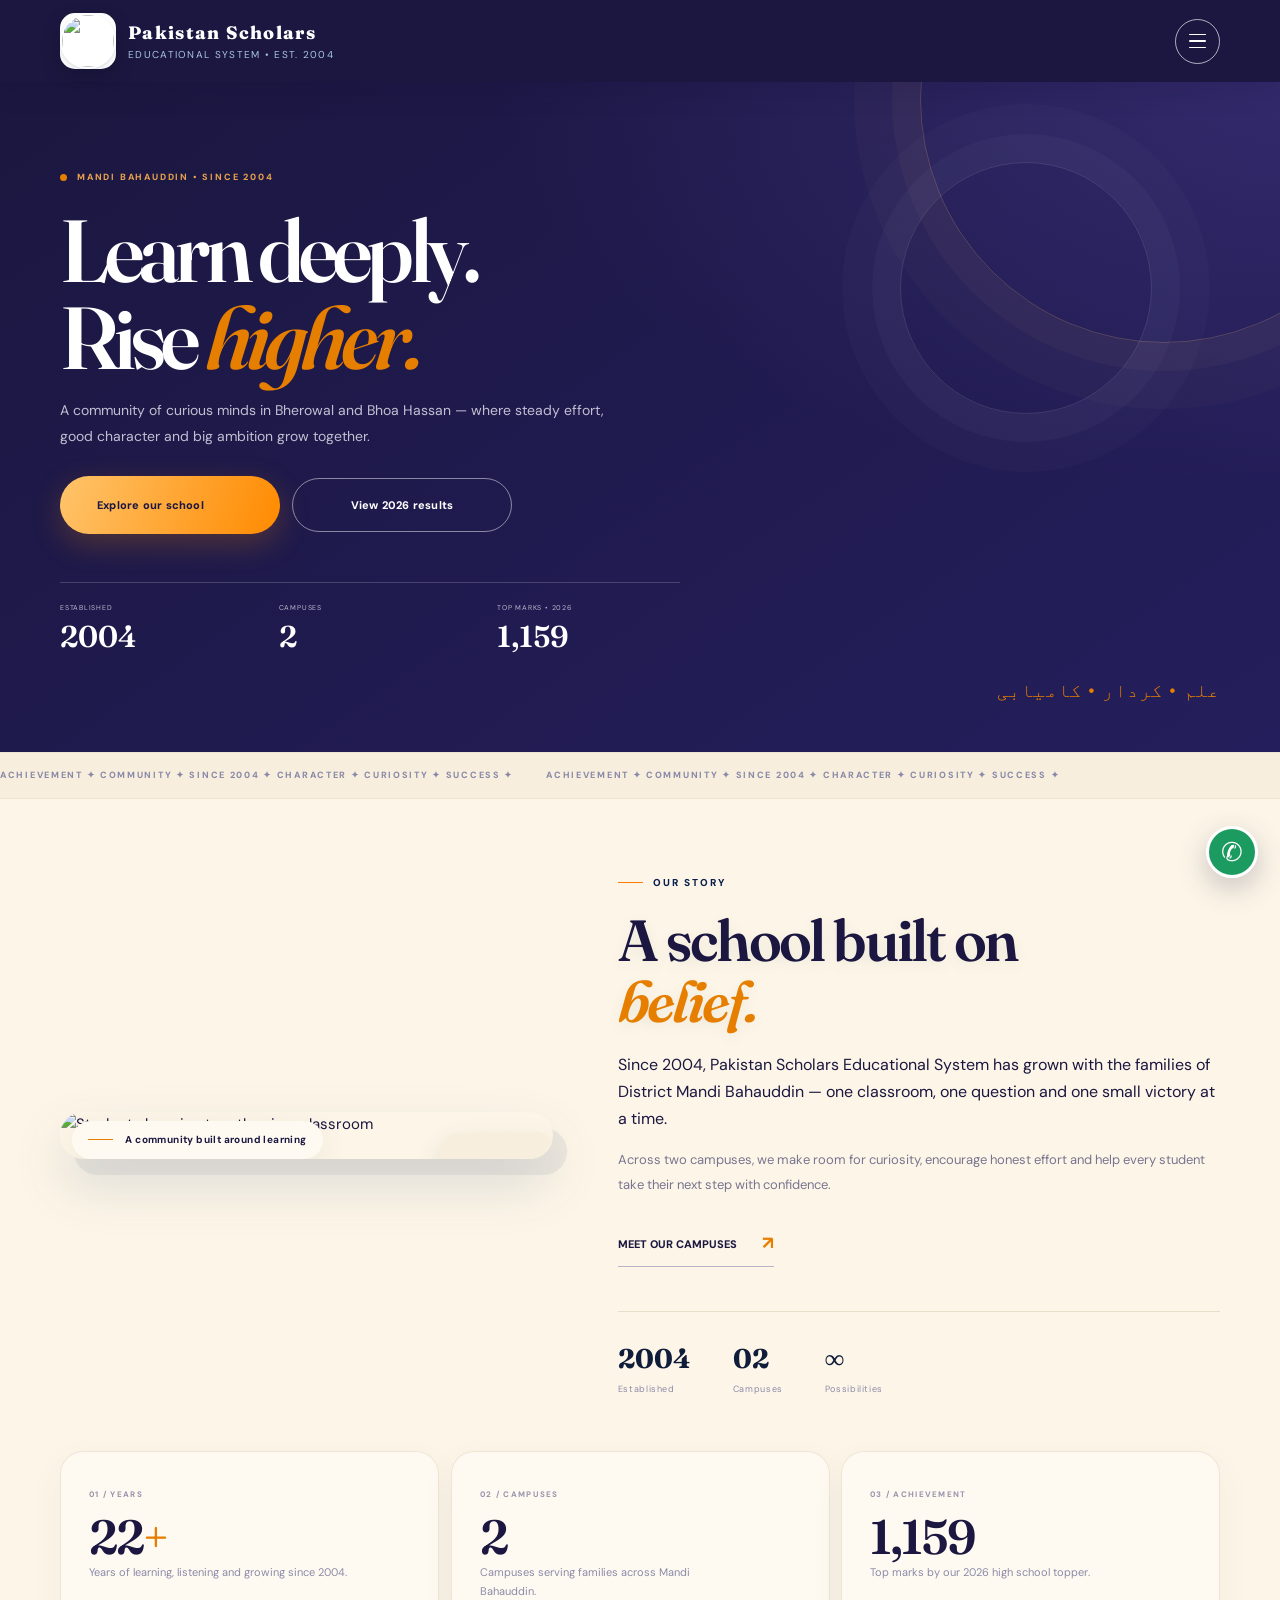
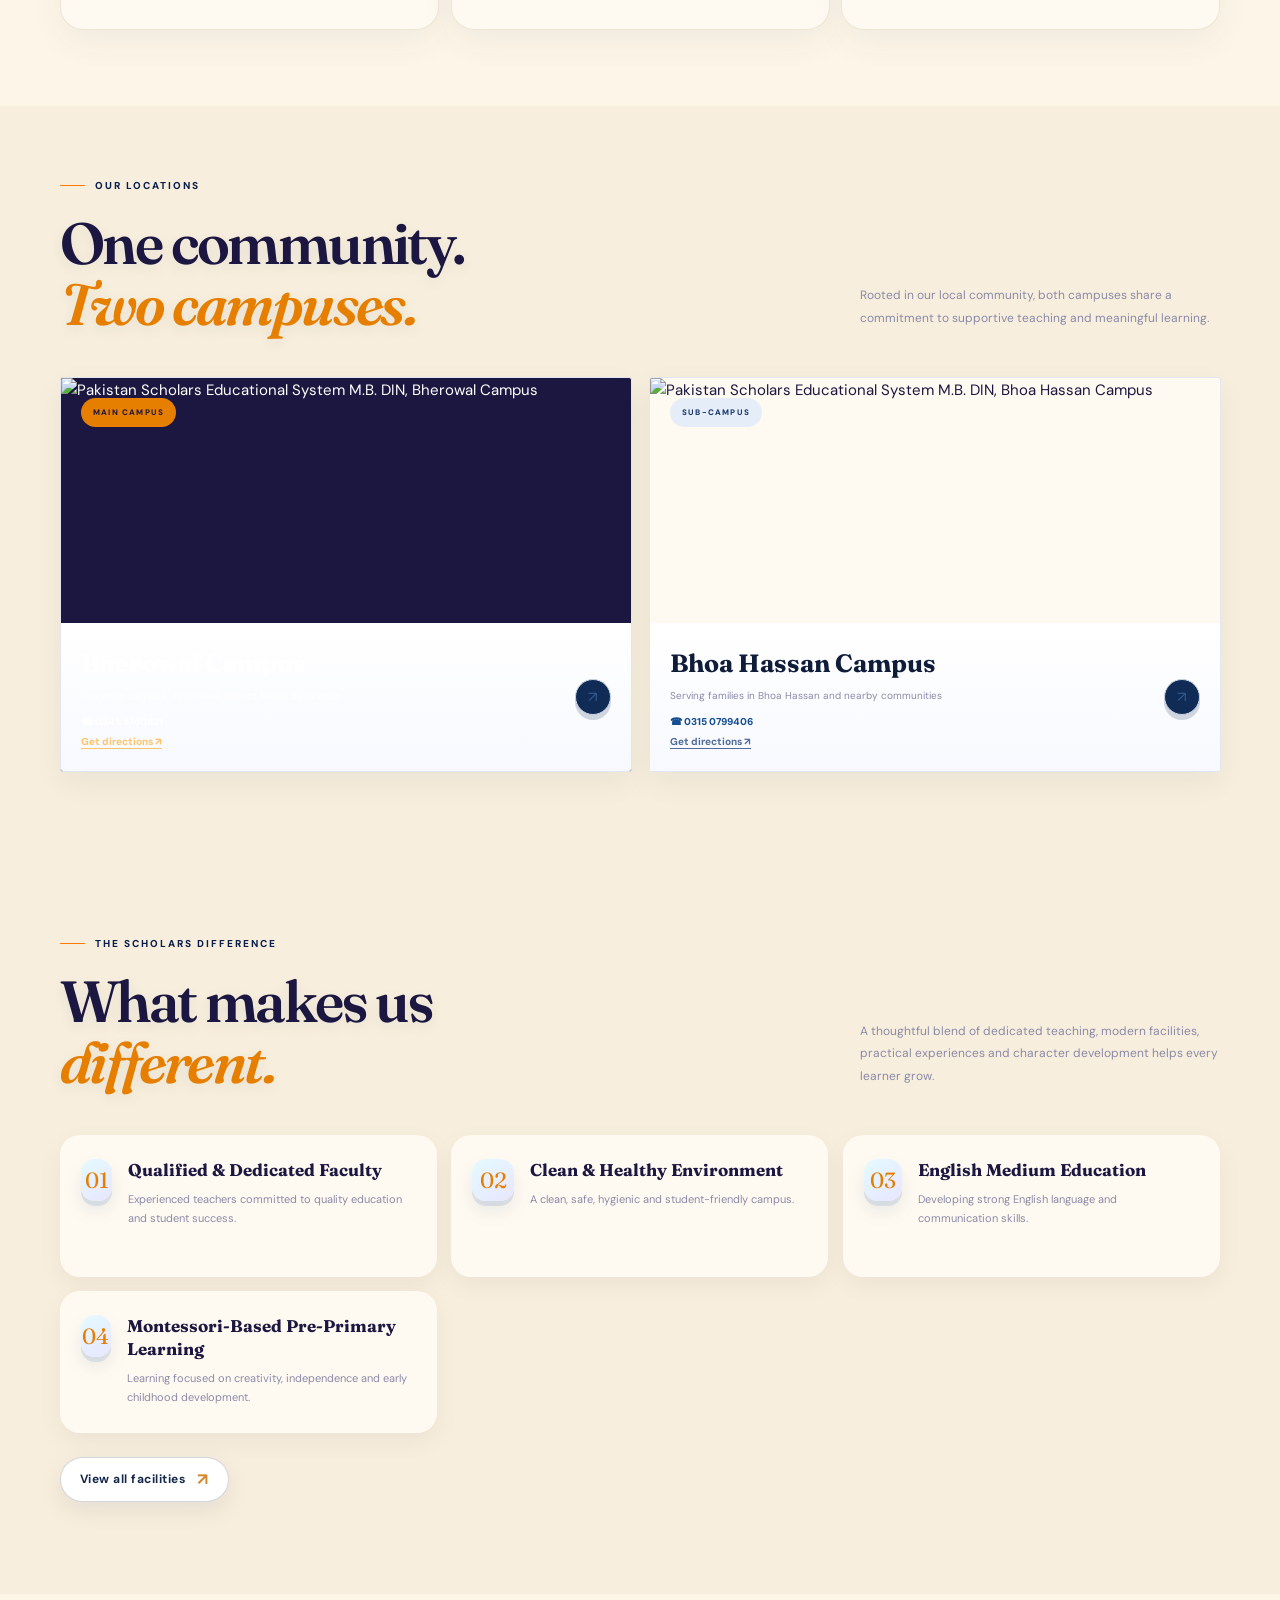
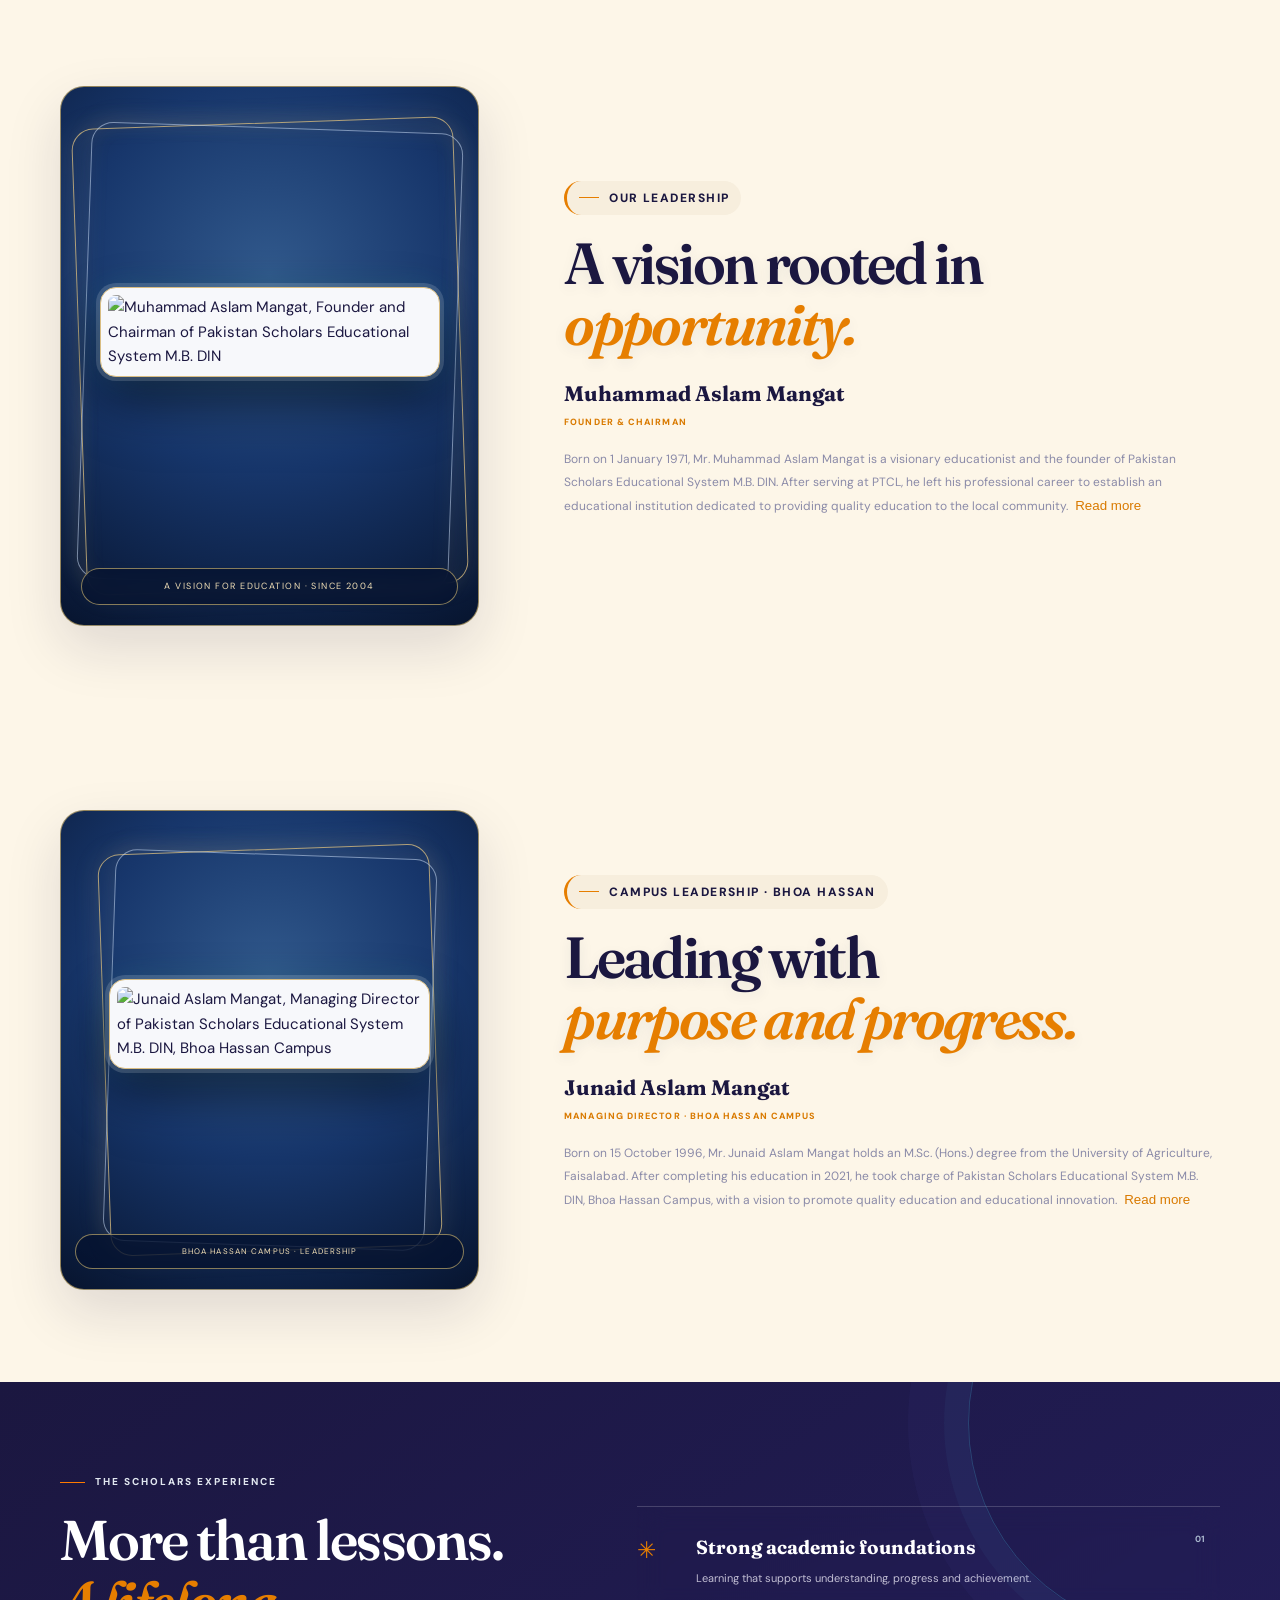
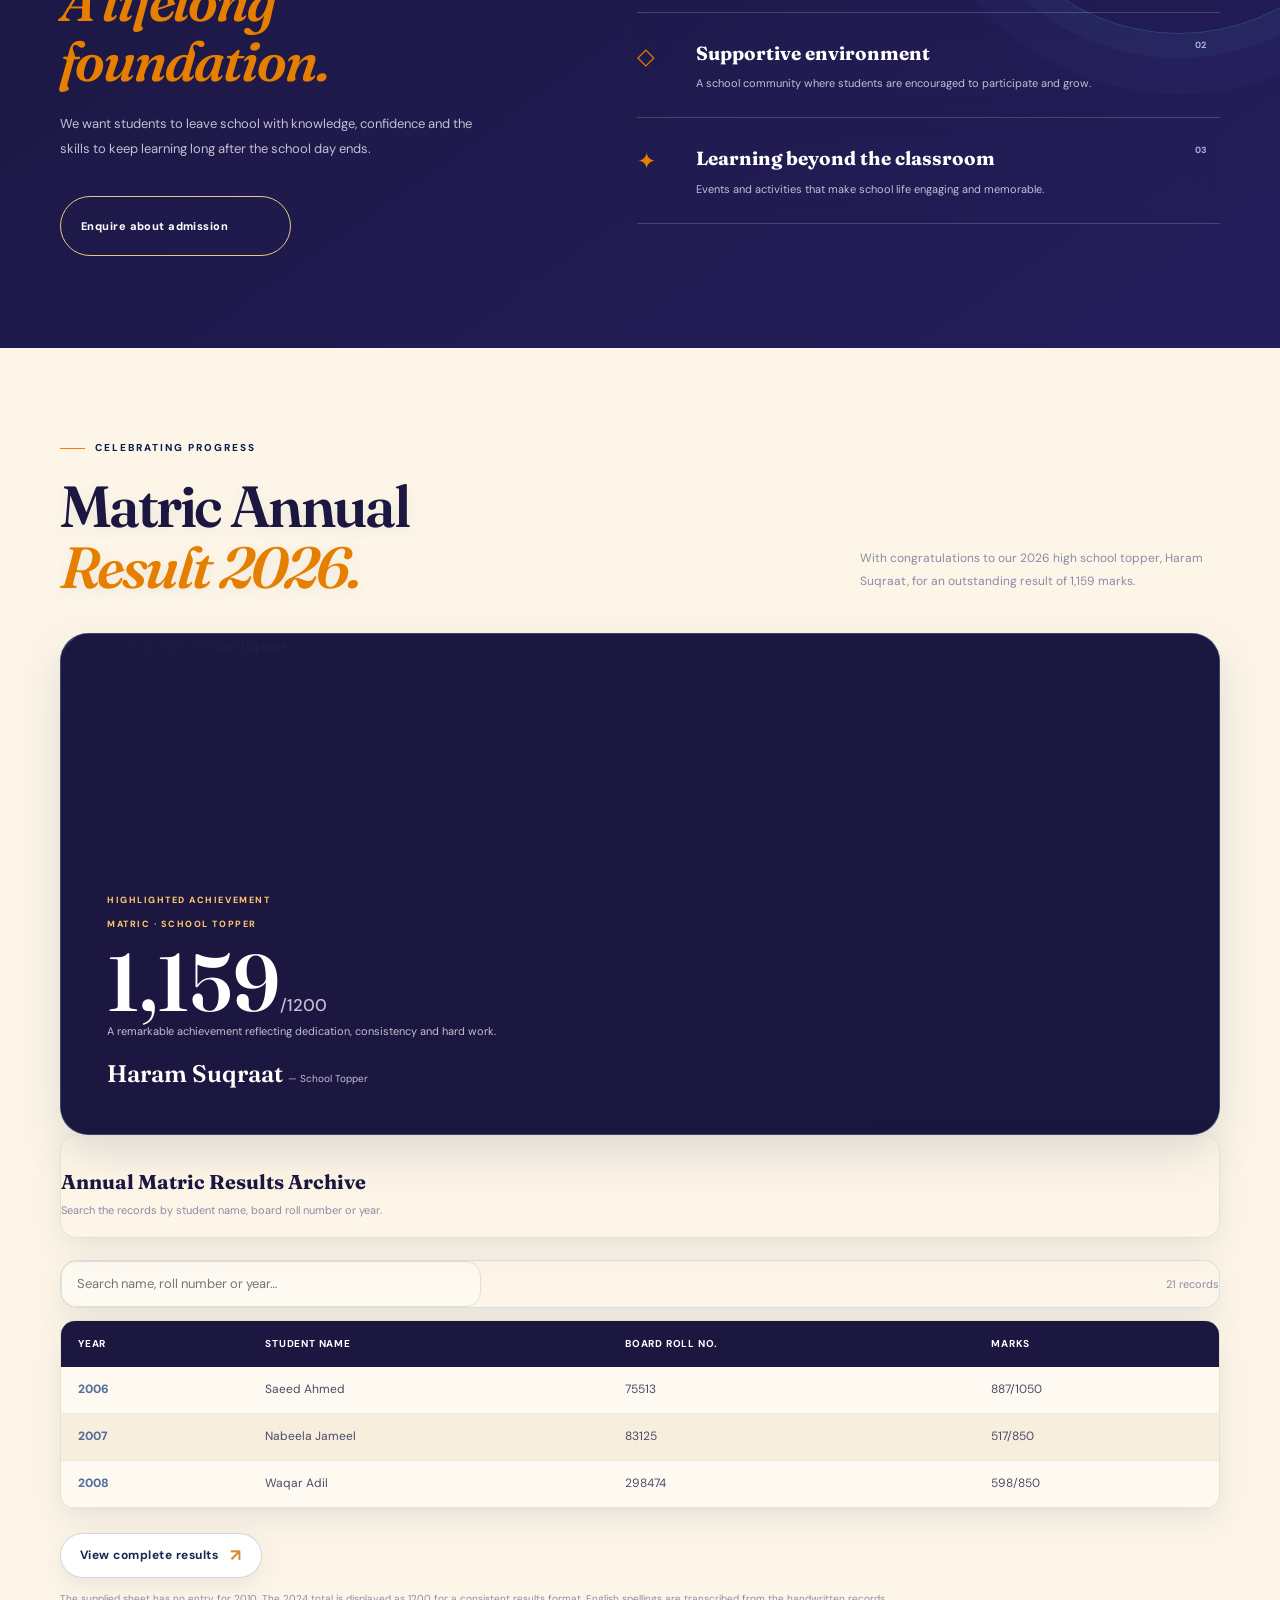
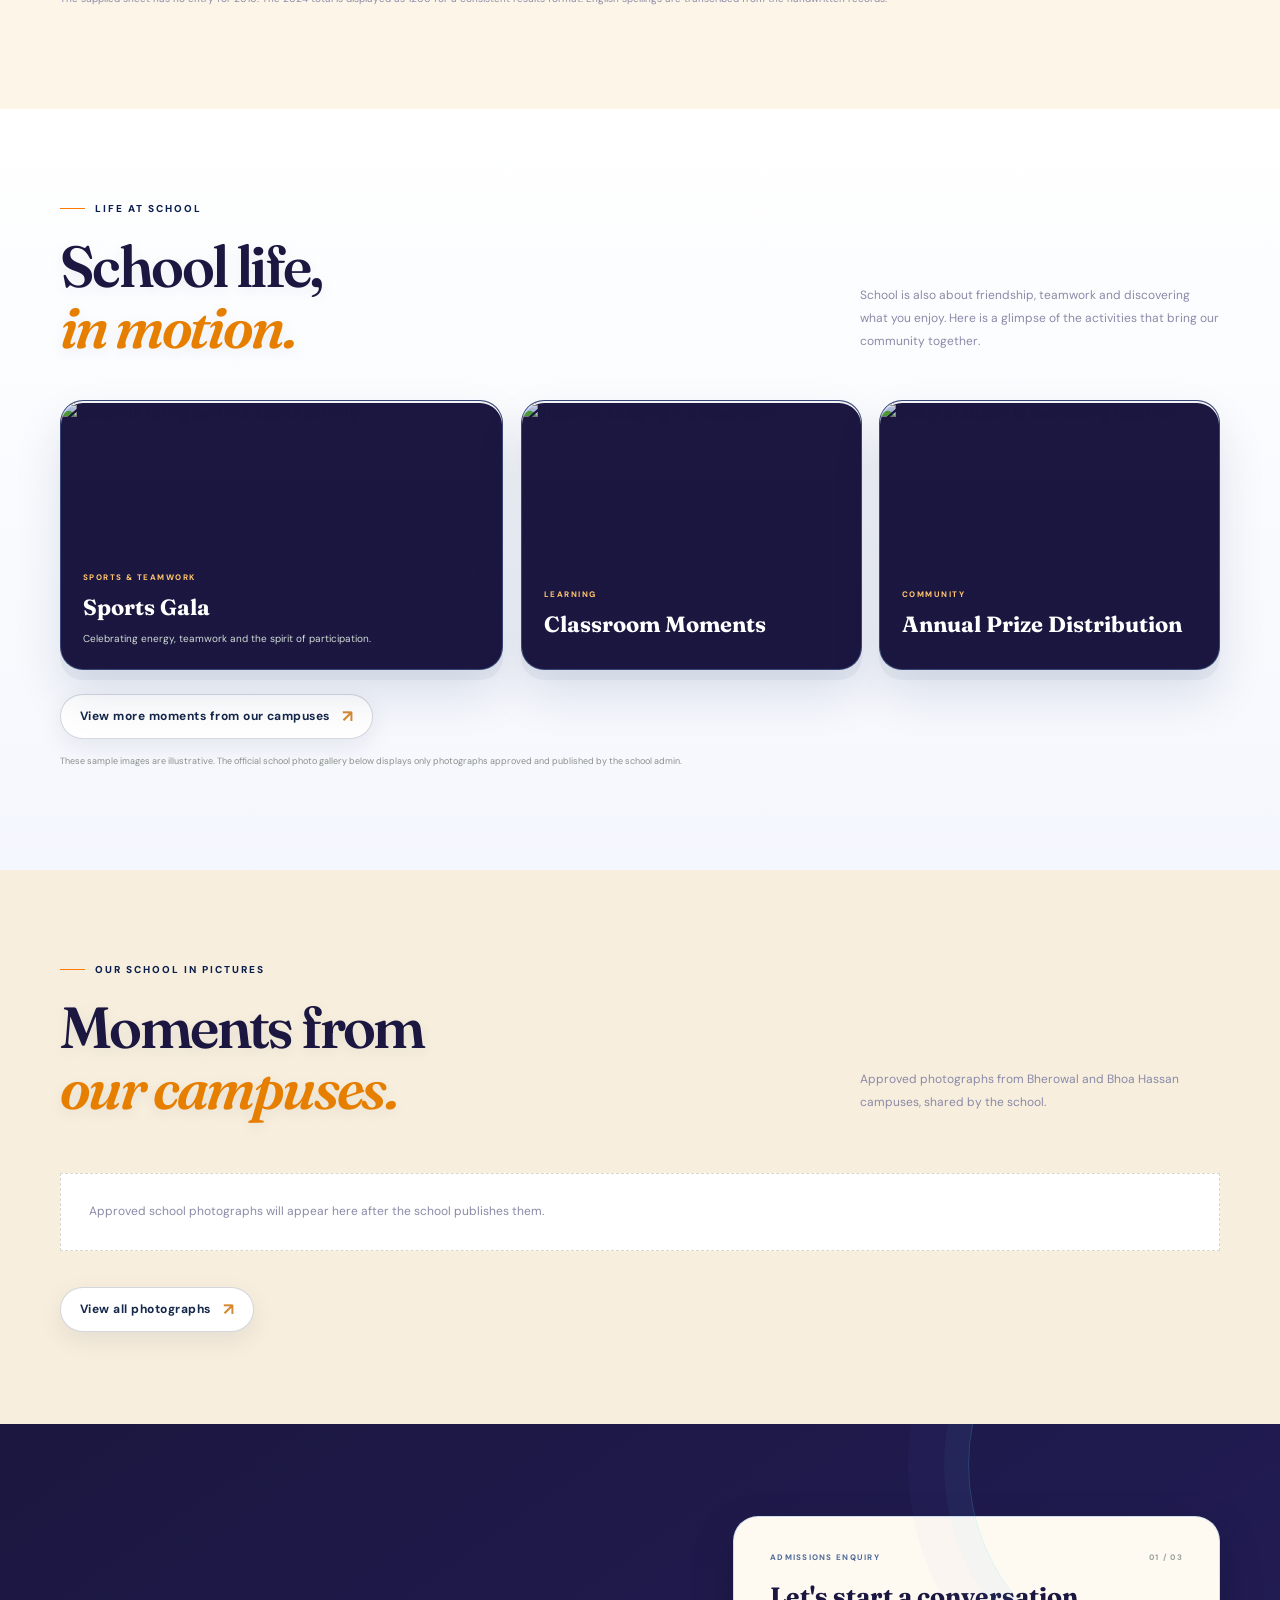
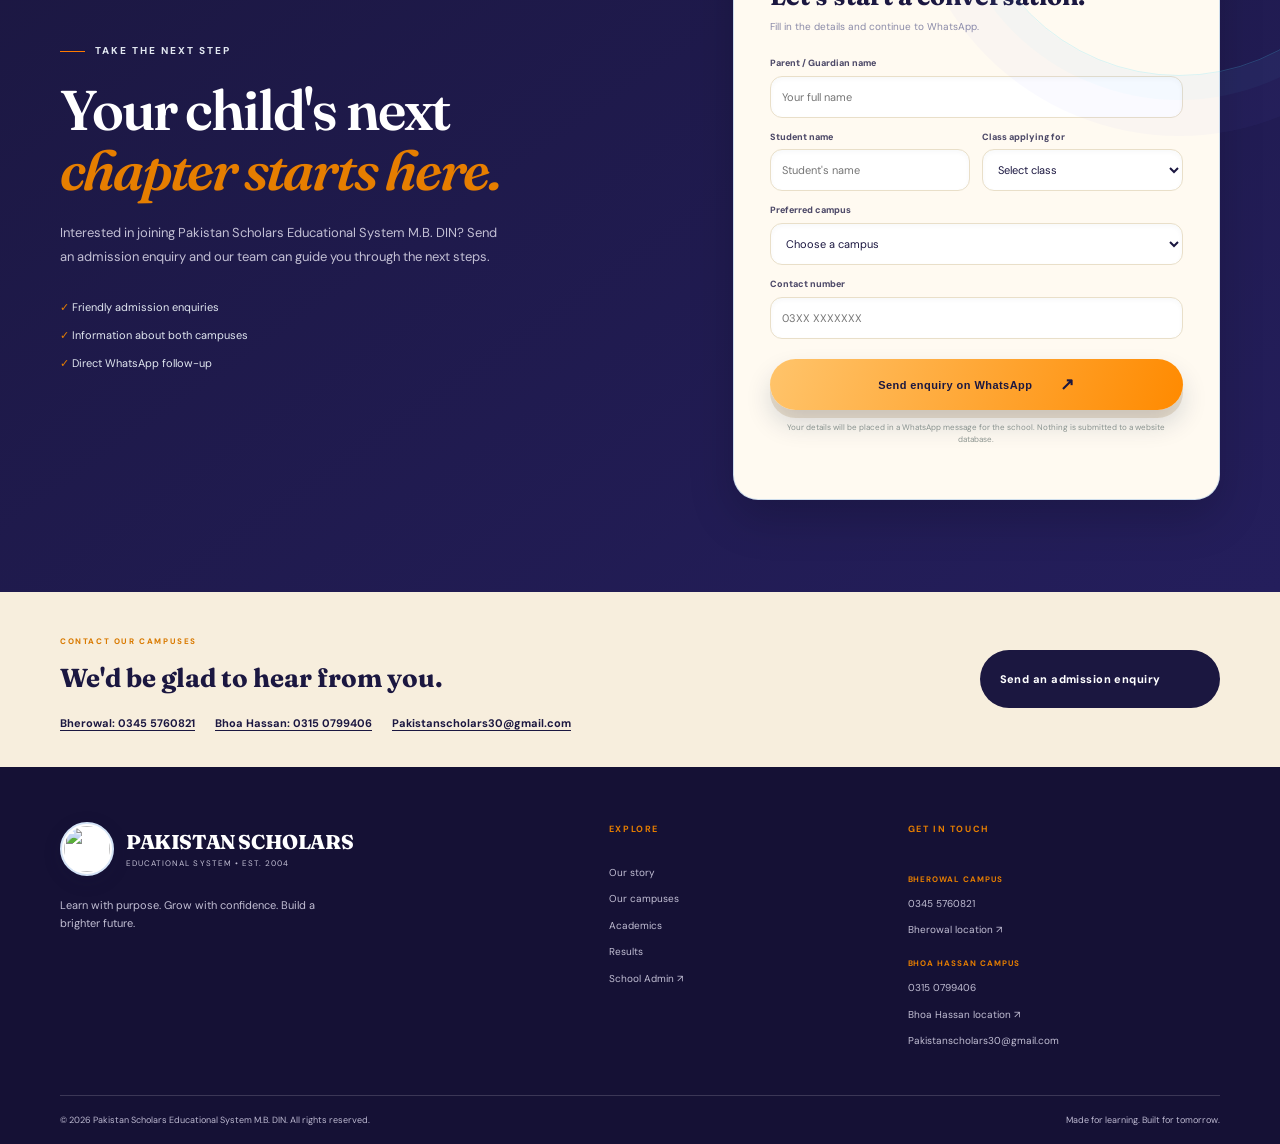
==== commit 6b38f3cb: "Improve homepage SEO title and school metadata" ====
--- a/index.html
+++ b/index.html
@@ -4,18 +4,18 @@
   <meta charset="UTF-8">
   <meta name="viewport" content="width=device-width, initial-scale=1.0">
   <meta name="theme-color" content="#1B1740">
-  <meta name="description" content="Pakistan Scholars Educational System — established 2004. Discover our Bherowal and Bhoa Hassan campuses, student achievements, admissions and school life.">
+  <meta name="description" content="Pakistan Scholars High School (Pakistan Scholars Educational System), established in 2004, with Bherowal and Bhoa Hassan campuses in District Mandi Bahauddin, Punjab. Explore admissions, academics, matric results and school life.">
   <meta name="robots" content="index, follow, max-image-preview:large">
   <link rel="canonical" href="https://pakistan-scholars-premium.vercel.app/">
   <meta property="og:type" content="website">
   <meta property="og:locale" content="en_PK">
   <meta property="og:site_name" content="Pakistan Scholars Educational System">
-  <meta property="og:title" content="Pakistan Scholars Educational System | EST. 2004">
+  <meta property="og:title" content="Pakistan Scholars High School | Mandi Bahauddin">
   <meta property="og:description" content="Explore our Bherowal and Bhoa Hassan campuses, academics, student achievements, admissions and school life.">
   <meta property="og:url" content="https://pakistan-scholars-premium.vercel.app/">
   <meta property="og:image" content="https://vuptztqeqblngbpflqzt.supabase.co/storage/v1/object/public/school-gallery-public/branding/school-logo-ea2a63b9-62f7-4544-84de-a5b44c14521a.jpg">
   <meta name="twitter:card" content="summary">
-  <meta name="twitter:title" content="Pakistan Scholars Educational System | EST. 2004">
+  <meta name="twitter:title" content="Pakistan Scholars High School | Mandi Bahauddin">
   <meta name="twitter:description" content="Explore our Bherowal and Bhoa Hassan campuses, academics, student achievements and admissions.">
   <meta name="twitter:image" content="https://vuptztqeqblngbpflqzt.supabase.co/storage/v1/object/public/school-gallery-public/branding/school-logo-ea2a63b9-62f7-4544-84de-a5b44c14521a.jpg">
   <script type="application/ld+json">
@@ -23,6 +23,7 @@
     "@context": "https://schema.org",
     "@type": "EducationalOrganization",
     "name": "Pakistan Scholars Educational System M.B. DIN",
+    "alternateName": "Pakistan Scholars High School",
     "url": "https://pakistan-scholars-premium.vercel.app/",
     "email": "Pakistanscholars30@gmail.com",
     "telephone": "+923001560822",
@@ -47,7 +48,7 @@
     ]
   }
   </script>
-  <title>Pakistan Scholars Educational System | EST. 2004</title>
+  <title>Pakistan Scholars High School | Mandi Bahauddin</title>
   <link rel="preconnect" href="https://fonts.googleapis.com">
   <link rel="preconnect" href="https://fonts.gstatic.com" crossorigin>
   <link href="https://fonts.googleapis.com/css2?family=DM+Sans:wght@400;500;600;700;800&family=Fraunces:ital,opsz,wght@0,9..144,600;0,9..144,700;1,9..144,600;1,9..144,700&display=swap" rel="stylesheet">
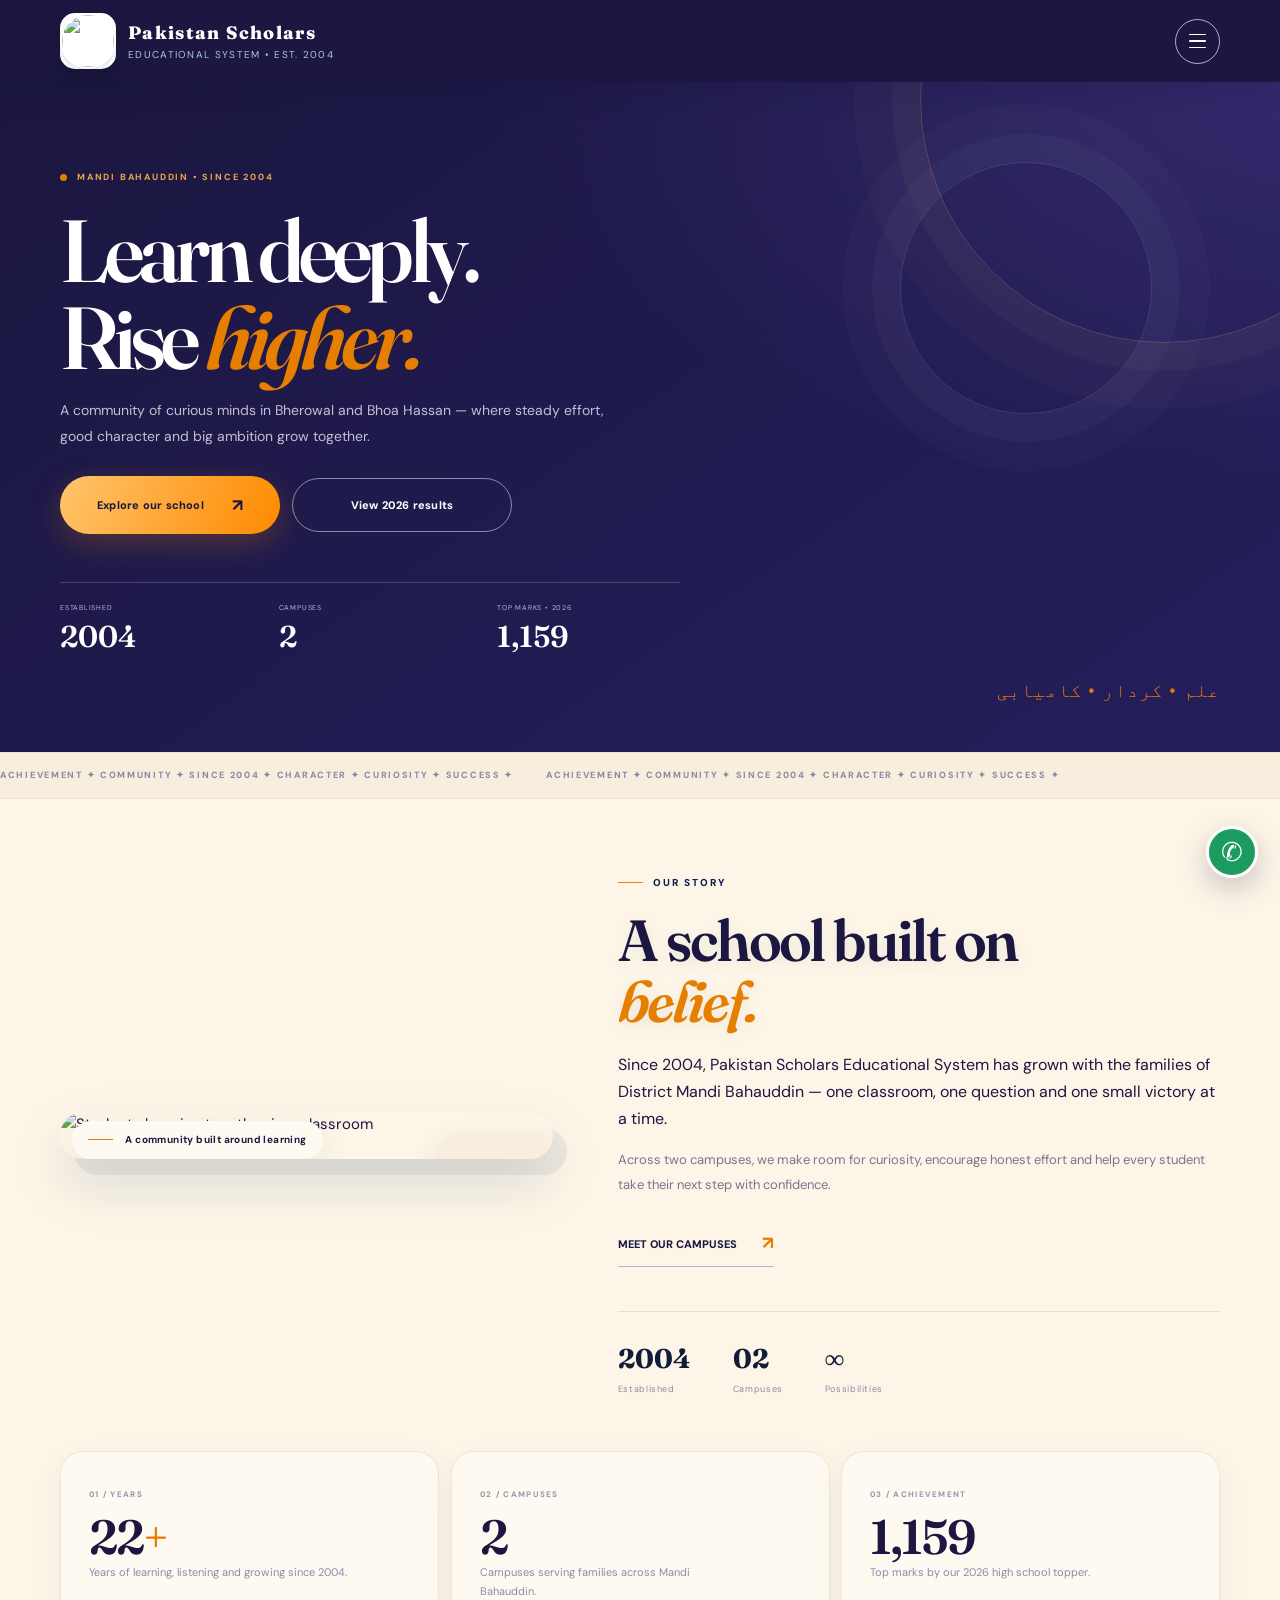
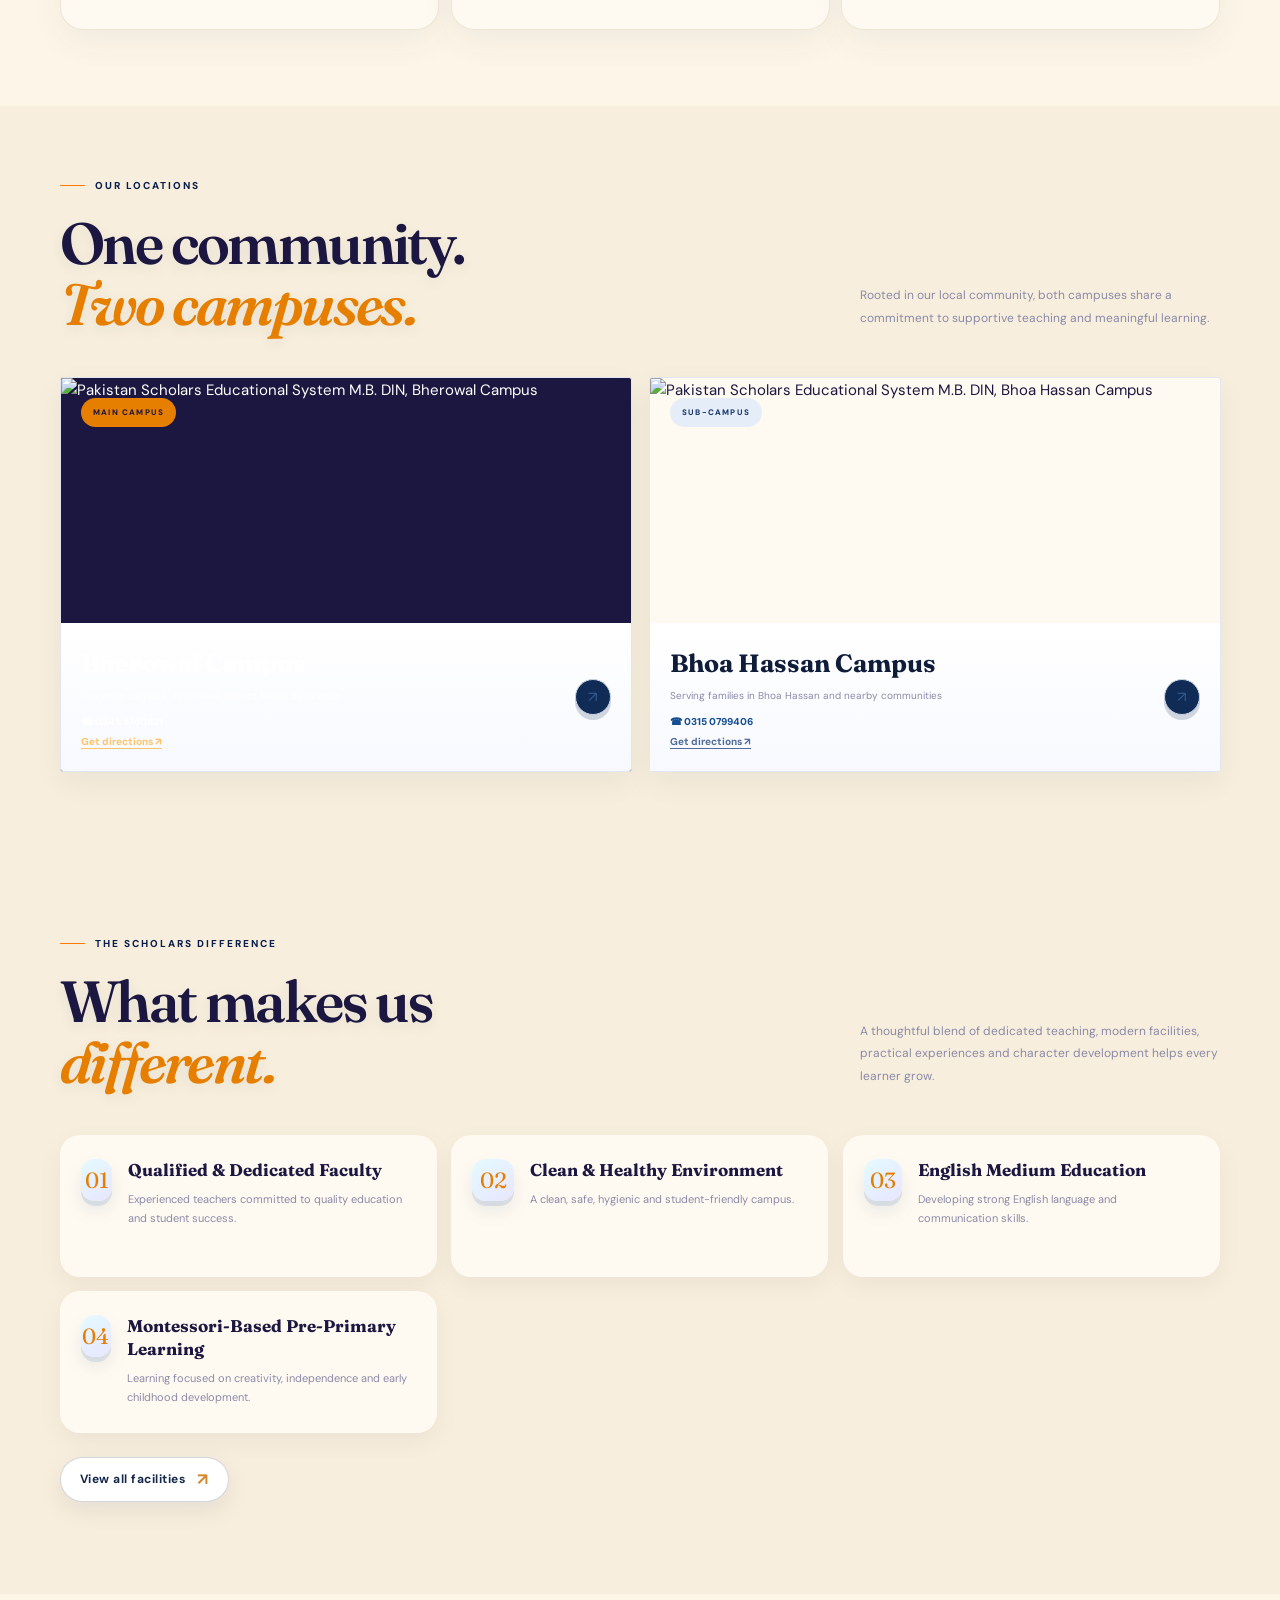
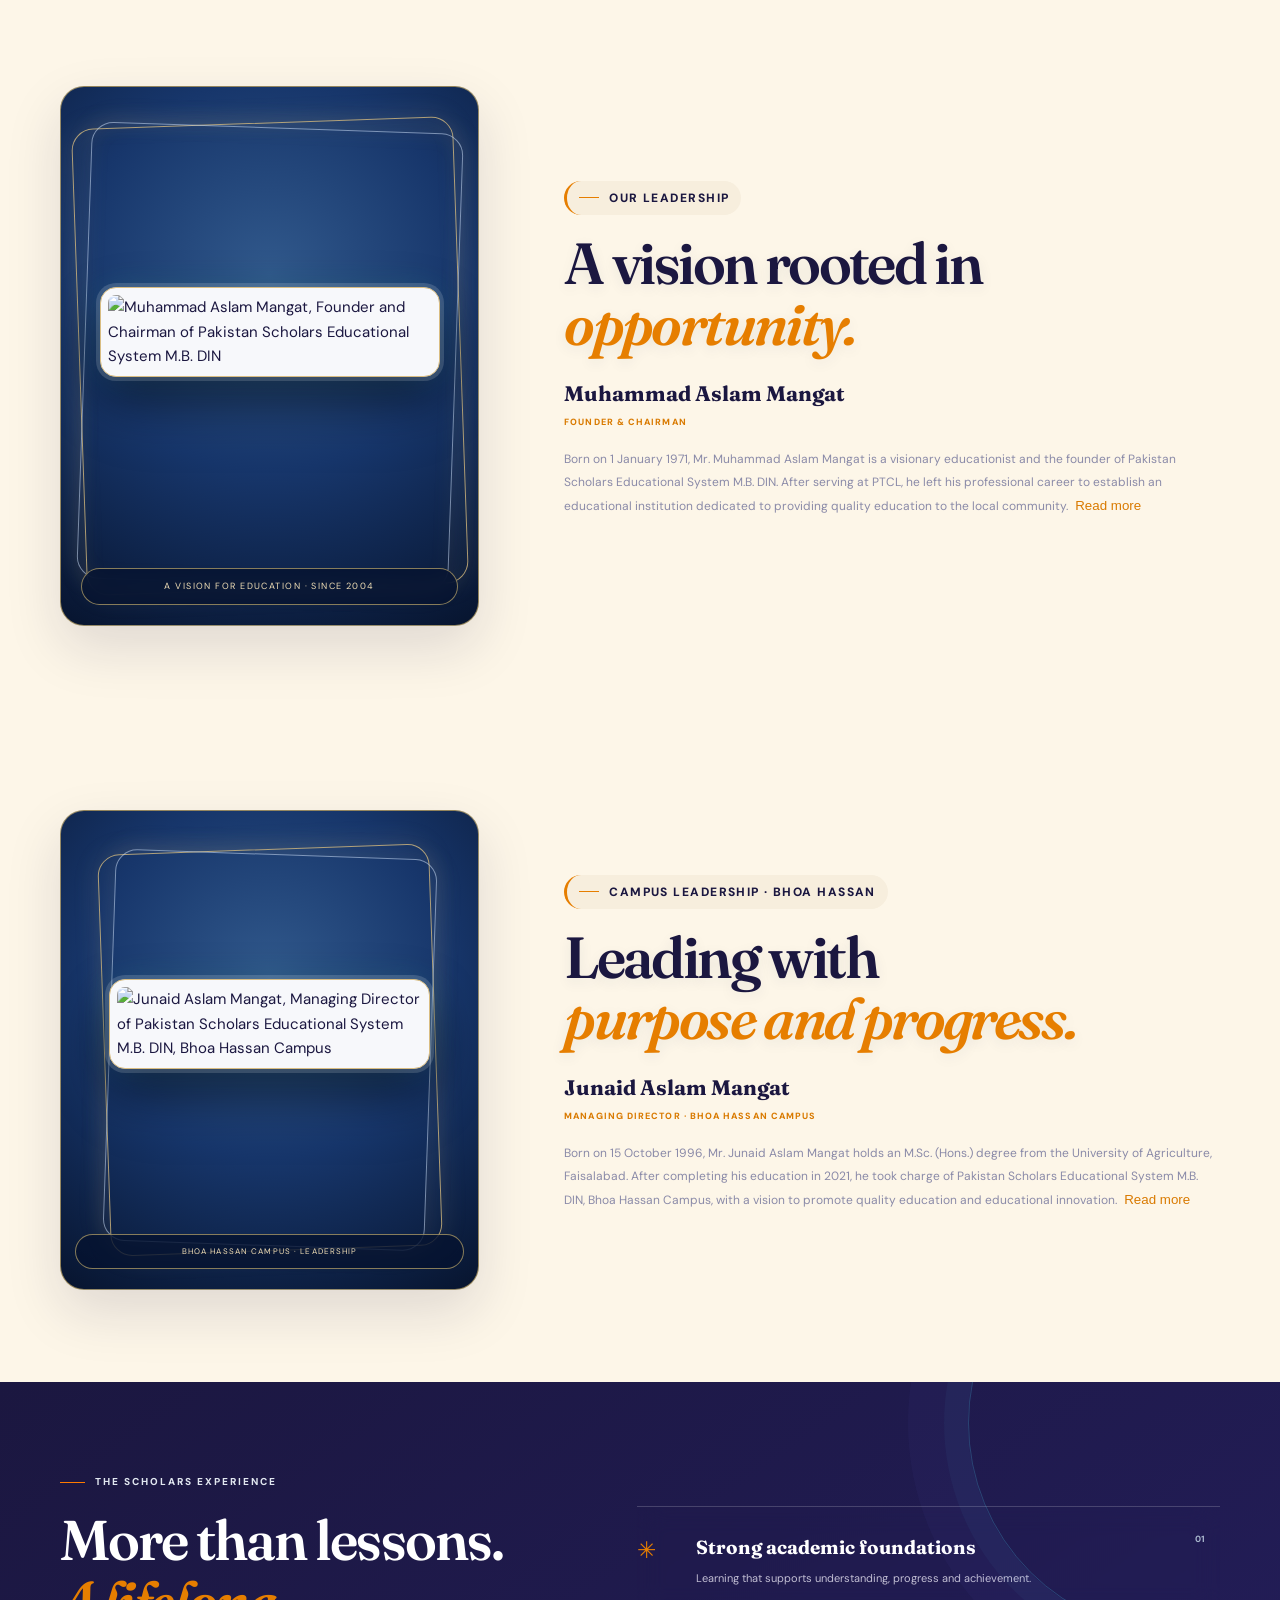
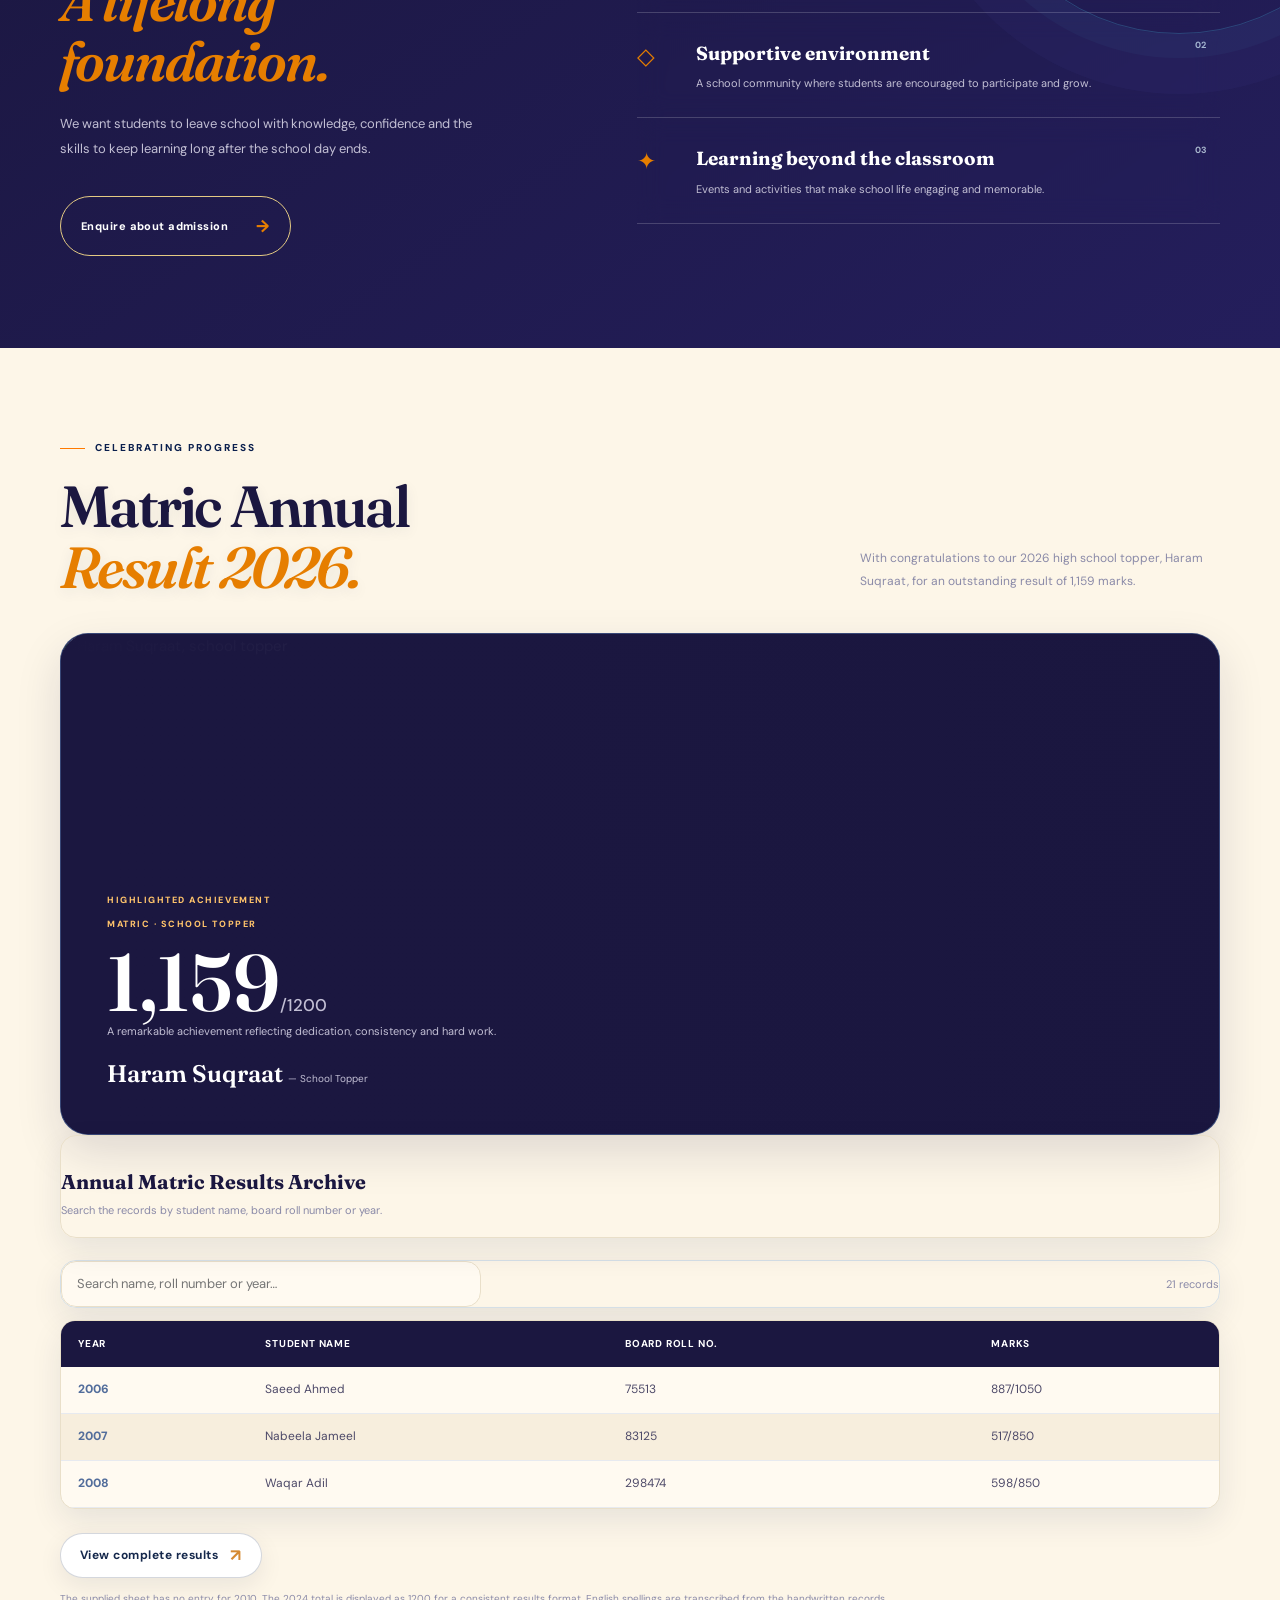
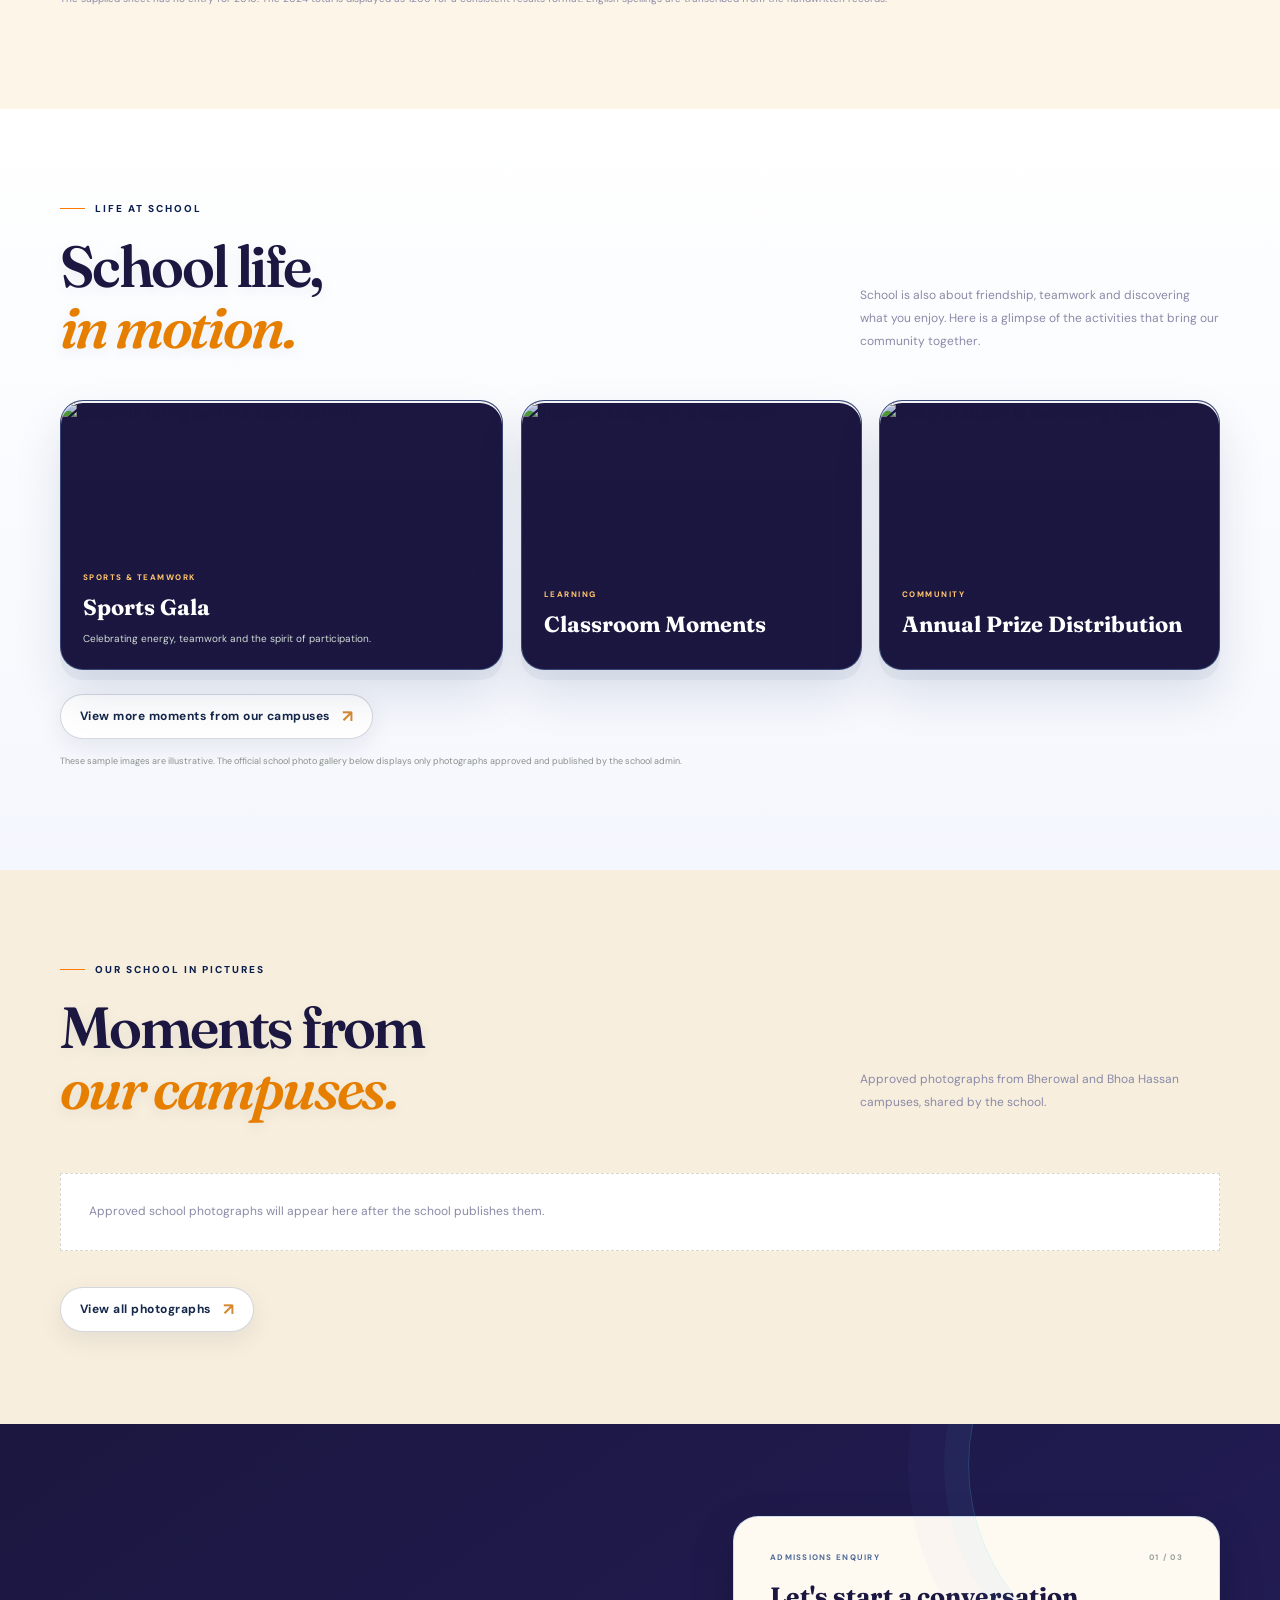
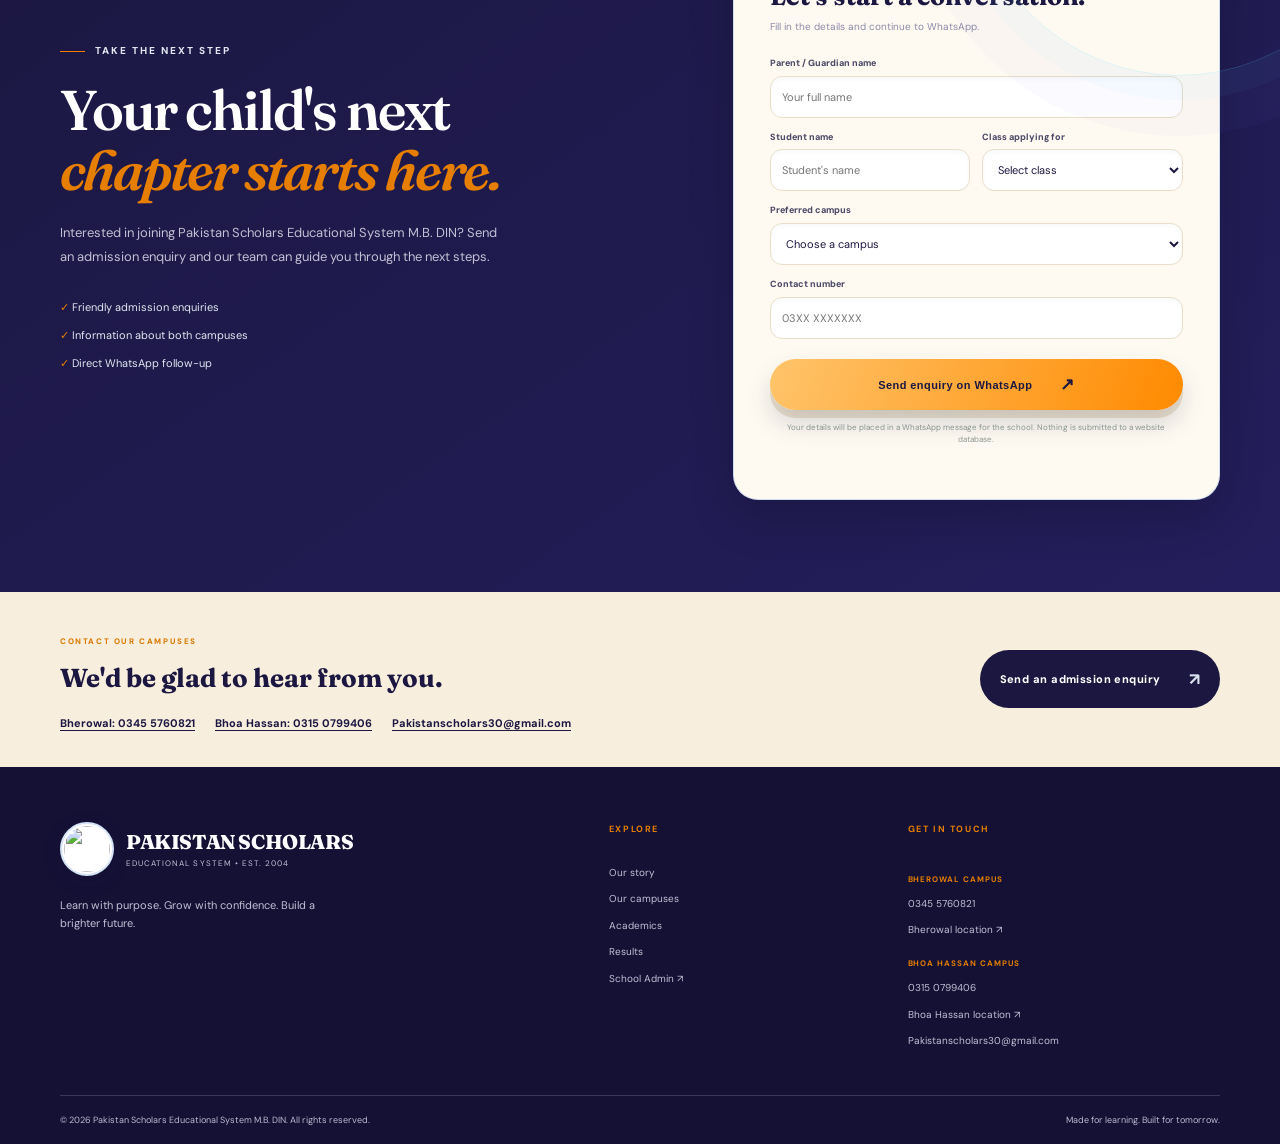
==== commit f3bc325c: "Improve school homepage SEO content and campus structured data" ====
--- a/index.html
+++ b/index.html
@@ -4,7 +4,7 @@
   <meta charset="UTF-8">
   <meta name="viewport" content="width=device-width, initial-scale=1.0">
   <meta name="theme-color" content="#1B1740">
-  <meta name="description" content="Pakistan Scholars High School (Pakistan Scholars Educational System), established in 2004, with Bherowal and Bhoa Hassan campuses in District Mandi Bahauddin, Punjab. Explore admissions, academics, matric results and school life.">
+  <meta name="description" content="Discover Pakistan Scholars Educational System, established in 2004 in District Mandi Bahauddin, Punjab. Explore our Bherowal and Bhoa Hassan campuses, school facilities, academic approach, annual matric results, student achievements, school activities and admission enquiries.">
   <meta name="robots" content="index, follow, max-image-preview:large">
   <link rel="canonical" href="https://pakistan-scholars-premium.vercel.app/">
   <meta property="og:type" content="website">
@@ -28,6 +28,11 @@
     "email": "Pakistanscholars30@gmail.com",
     "telephone": "+923001560822",
     "foundingDate": "2004",
+    "description": "Pakistan Scholars Educational System M.B. DIN is a school established in 2004, serving families through its Bherowal main campus and Bhoa Hassan sub-campus in District Mandi Bahauddin, Punjab, Pakistan. The website provides information about academics, facilities, matric results, student achievements, school life and admissions.",
+    "areaServed": {
+      "@type": "AdministrativeArea",
+      "name": "District Mandi Bahauddin, Punjab, Pakistan"
+    },
     "address": {
       "@type": "PostalAddress",
       "addressLocality": "Mandi Bahauddin",
@@ -37,13 +42,25 @@
     "department": [
       {
         "@type": "EducationalOrganization",
-        "name": "Pakistan Scholars Educational System - Bherowal Campus",
-        "telephone": "+923455760821"
+        "name": "Pakistan Scholars Educational System - Bherowal Main Campus",
+        "telephone": "+923455760821",
+        "address": {
+          "@type": "PostalAddress",
+          "addressLocality": "Bherowal",
+          "addressRegion": "Punjab",
+          "addressCountry": "PK"
+        }
       },
       {
         "@type": "EducationalOrganization",
-        "name": "Pakistan Scholars Educational System - Bhoa Hassan Campus",
-        "telephone": "+923150799406"
+        "name": "Pakistan Scholars Educational System - Bhoa Hassan Sub-Campus",
+        "telephone": "+923150799406",
+        "address": {
+          "@type": "PostalAddress",
+          "addressLocality": "Bhoa Hassan",
+          "addressRegion": "Punjab",
+          "addressCountry": "PK"
+        }
       }
     ]
   }
